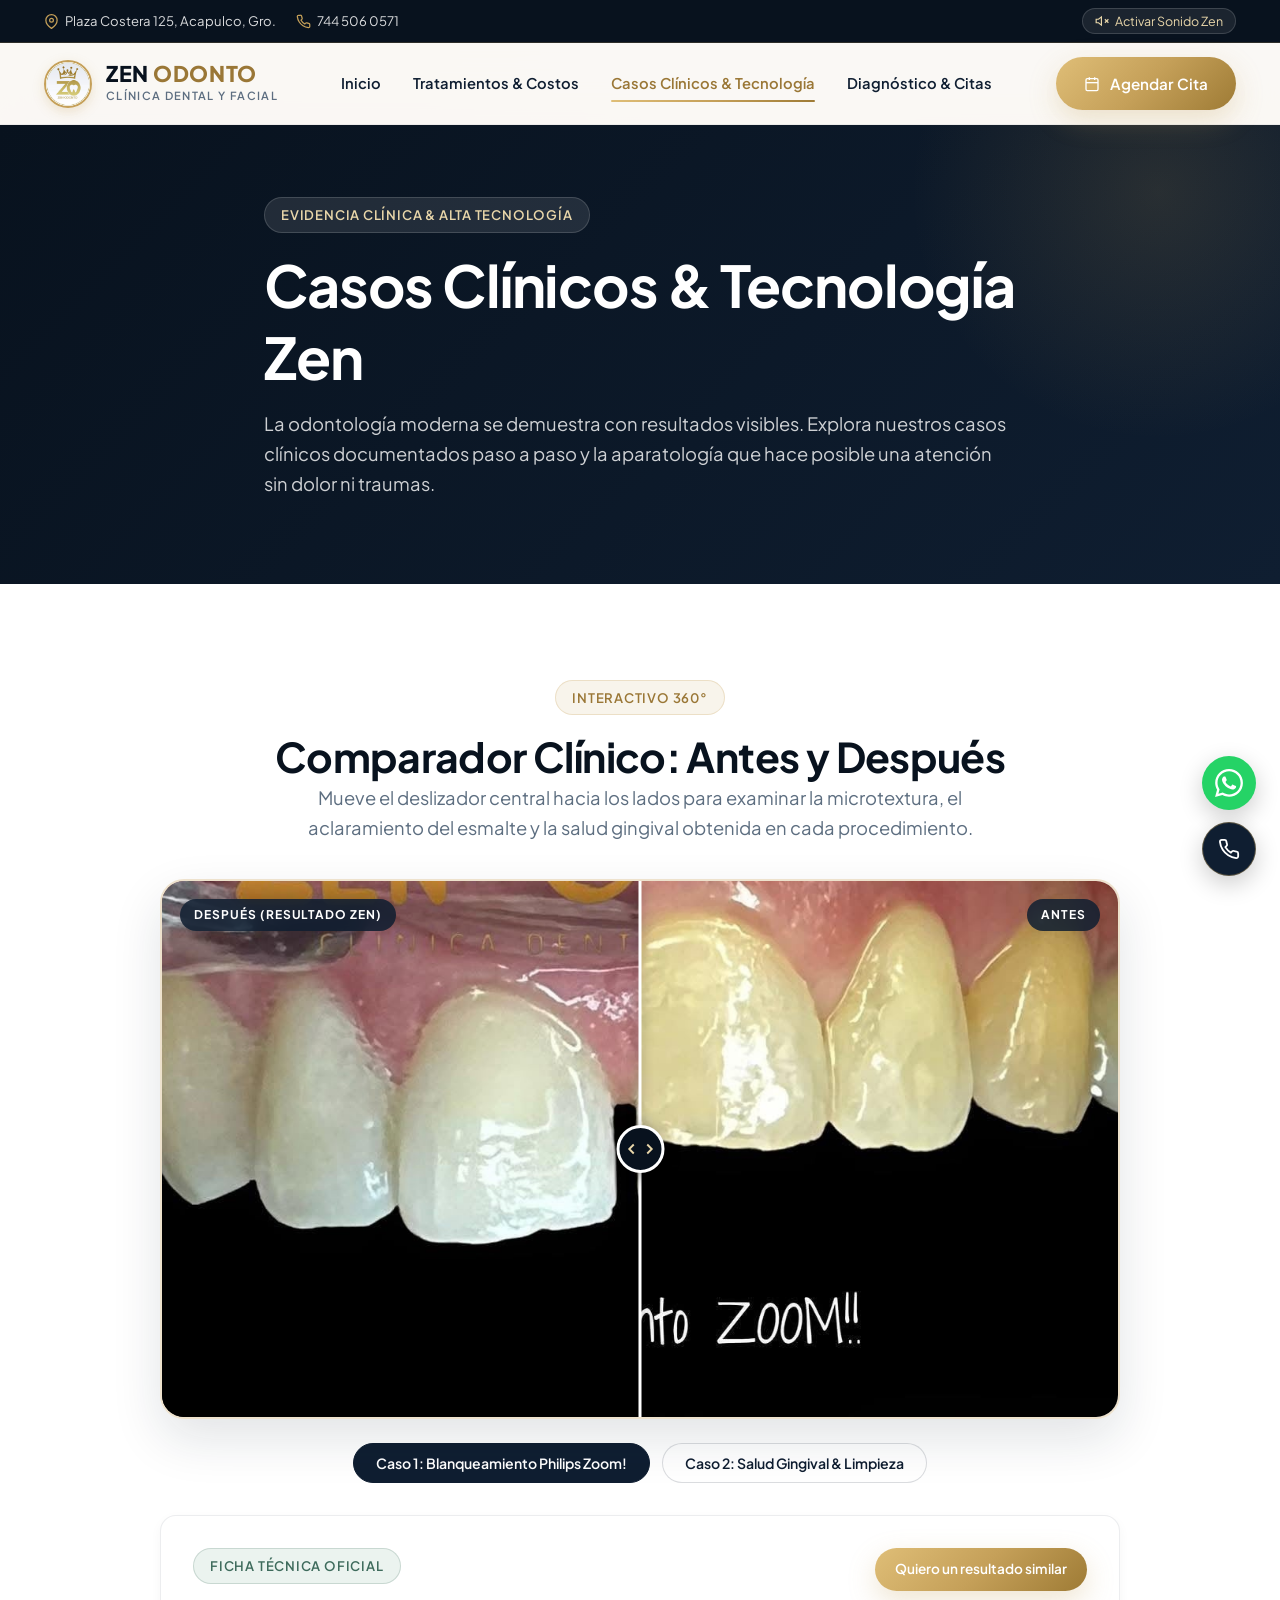
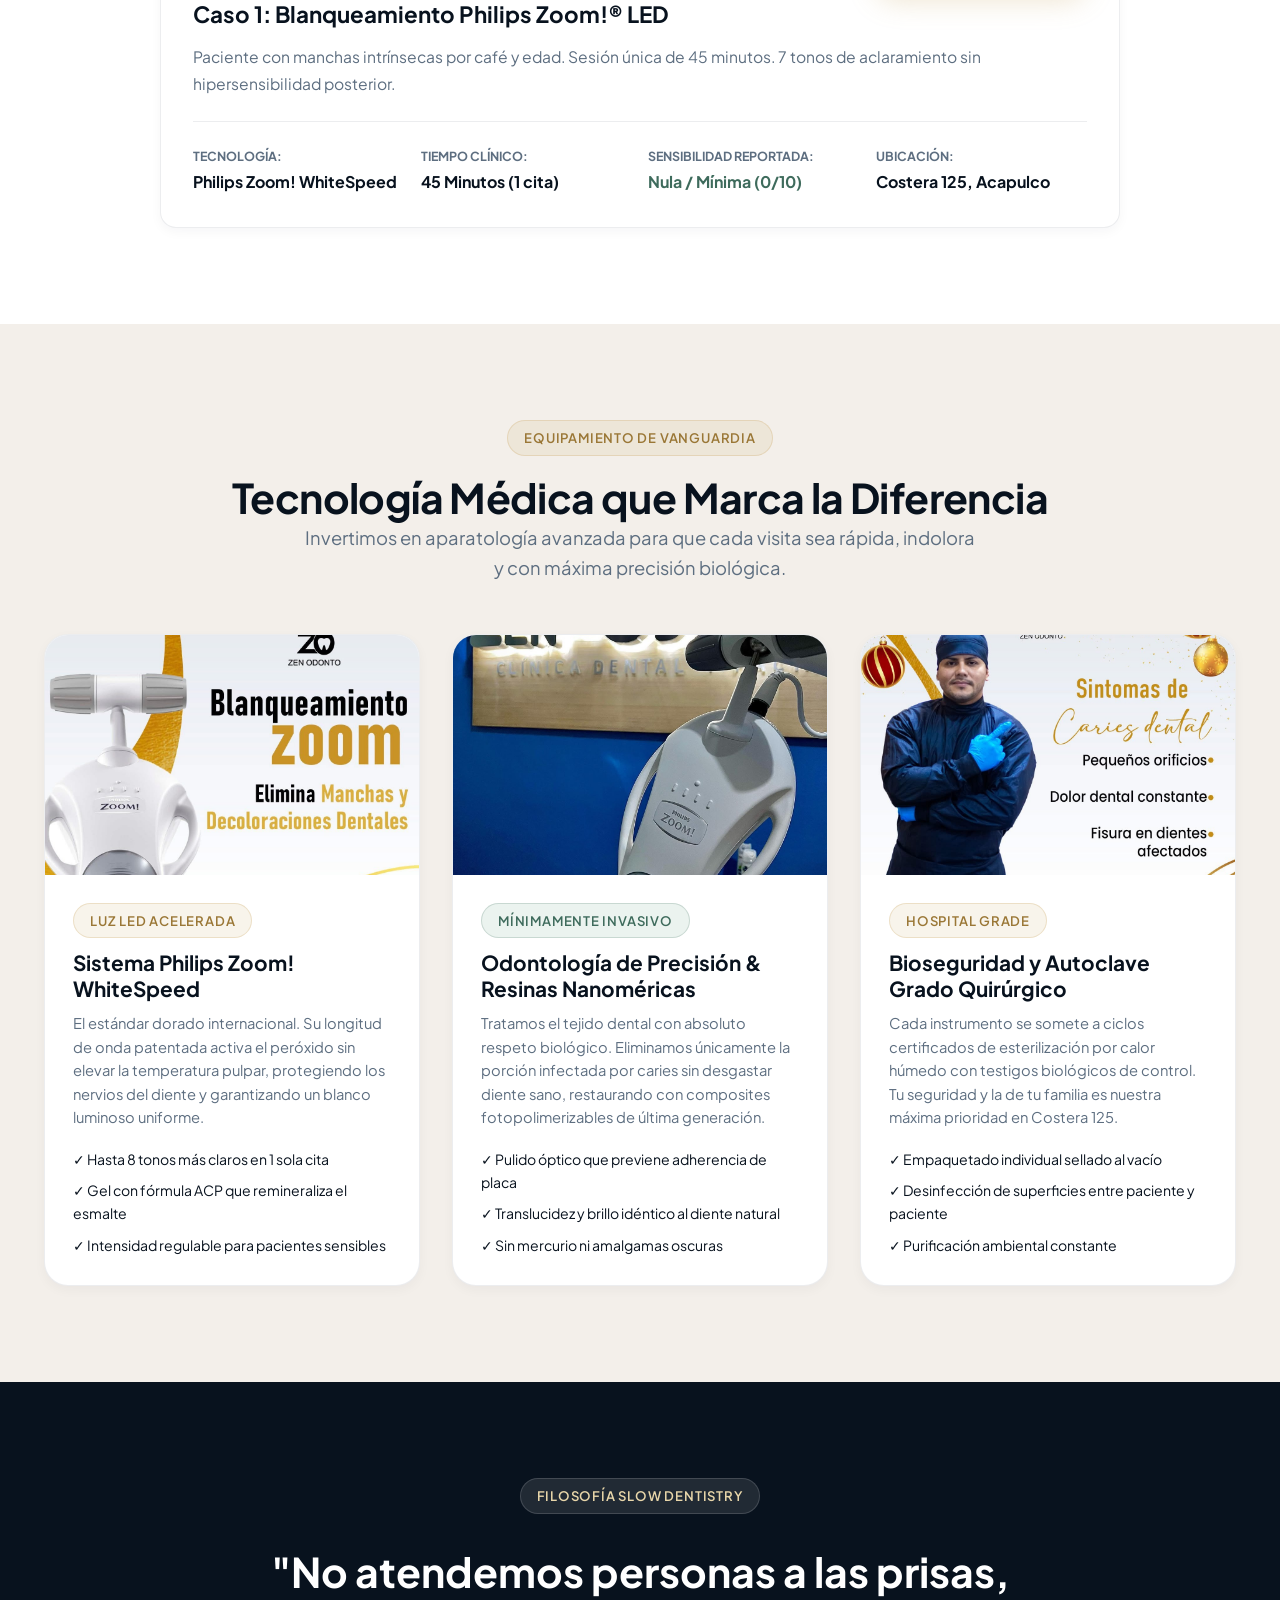
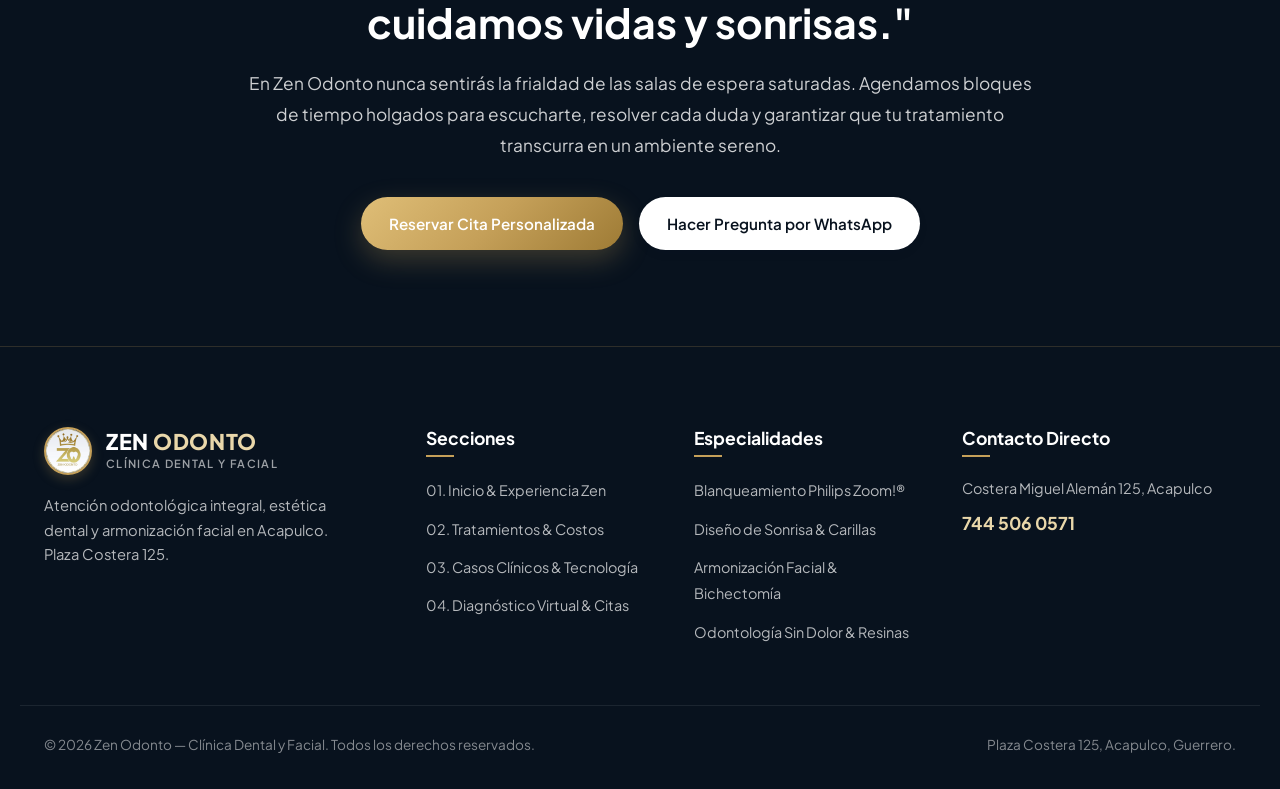
==== casos-clinicos.html @ e6a9284e "feat: initial commit Zen Odonto clinic website with 4 sections, interactive sliders, quote calculato" ====
<!DOCTYPE html>
<html lang="es">
<head>
  <meta charset="UTF-8">
  <meta name="viewport" content="width=device-width, initial-scale=1.0">
  <title>Casos Clínicos & Tecnología | Zen Odonto Acapulco</title>
  <meta name="description" content="Casos reales de antes y después en Zen Odonto Costera 125. Blanqueamiento Philips Zoom!, diseño estético y aparatología de última generación.">
  
  <link rel="preconnect" href="https://fonts.googleapis.com">
  <link rel="preconnect" href="https://fonts.gstatic.com" crossorigin>
  <link href="https://fonts.googleapis.com/css2?family=Plus+Jakarta+Sans:wght@300;400;500;600;700;800&family=Playfair+Display:ital,wght@0,600;0,700;1,400&display=swap" rel="stylesheet">
  
  <link rel="stylesheet" href="assets/css/styles.css">
  <link rel="icon" type="image/jpeg" href="assets/images/logo.jpg">
</head>
<body>

  <!-- Top Announcement Bar -->
  <div class="top-notice-bar">
    <div class="container top-notice-content">
      <div class="notice-items">
        <div class="notice-item">
          <svg width="15" height="15" viewBox="0 0 24 24" fill="none" stroke="currentColor" stroke-width="2"><path d="M21 10c0 7-9 13-9 13s-9-6-9-13a9 9 0 0 1 18 0z"/><circle cx="12" cy="10" r="3"/></svg>
          <span>Plaza Costera 125, Acapulco, Gro.</span>
        </div>
        <div class="notice-item">
          <svg width="15" height="15" viewBox="0 0 24 24" fill="none" stroke="currentColor" stroke-width="2"><path d="M22 16.92v3a2 2 0 0 1-2.18 2 19.79 19.79 0 0 1-8.63-3.07 19.5 19.5 0 0 1-6-6 19.79 19.79 0 0 1-3.07-8.67A2 2 0 0 1 4.11 2h3a2 2 0 0 1 2 1.72 12.84 12.84 0 0 0 .7 2.81 2 2 0 0 1-.45 2.11L8.09 9.91a16 16 0 0 0 6 6l1.27-1.27a2 2 0 0 1 2.11-.45 12.84 12.84 0 0 0 2.81.7A2 2 0 0 1 22 16.92z"/></svg>
          <a href="tel:7445060571">744 506 0571</a>
        </div>
      </div>
      <button class="notice-sound-toggle" id="zenSoundToggle" title="Activa sonidos relajantes de armonía 432Hz">
        <svg width="14" height="14" viewBox="0 0 24 24" fill="none" stroke="currentColor" stroke-width="2"><path d="M11 5L6 9H2v6h4l5 4V5z"/><line x1="23" y1="9" x2="17" y2="15"/><line x1="17" y1="9" x2="23" y2="15"/></svg>
        <span>Activar Sonido Zen</span>
      </button>
    </div>
  </div>

  <!-- Navigation Bar -->
  <header class="site-navbar">
    <div class="container navbar-container">
      <a href="index.html" class="brand-wrapper">
        <img src="assets/images/logo.jpg" alt="Zen Odonto Logo" class="brand-logo-img">
        <div class="brand-text-block">
          <div class="brand-title">ZEN <span>ODONTO</span></div>
          <div class="brand-subtitle">Clínica Dental y Facial</div>
        </div>
      </a>

      <nav class="nav-menu">
        <a href="index.html" class="nav-link">Inicio</a>
        <a href="tratamientos.html" class="nav-link">Tratamientos & Costos</a>
        <a href="casos-clinicos.html" class="nav-link active">Casos Clínicos & Tecnología</a>
        <a href="citas-contacto.html" class="nav-link">Diagnóstico & Citas</a>
      </nav>

      <div class="nav-actions">
        <a href="citas-contacto.html" class="btn btn-primary">
          <svg width="16" height="16" viewBox="0 0 24 24" fill="none" stroke="currentColor" stroke-width="2"><rect x="3" y="4" width="18" height="18" rx="2" ry="2"/><line x1="16" y1="2" x2="16" y2="6"/><line x1="8" y1="2" x2="8" y2="6"/><line x1="3" y1="10" x2="21" y2="10"/></svg>
          <span>Agendar Cita</span>
        </a>
        <button class="hamburger-btn" aria-label="Abrir Menú">
          <svg width="26" height="26" viewBox="0 0 24 24" fill="none" stroke="currentColor" stroke-width="2"><line x1="3" y1="12" x2="21" y2="12"/><line x1="3" y1="6" x2="21" y2="6"/><line x1="3" y1="18" x2="21" y2="18"/></svg>
        </button>
      </div>
    </div>
  </header>

  <!-- Mobile Drawer -->
  <div class="mobile-overlay"></div>
  <aside class="mobile-drawer">
    <div class="drawer-header">
      <div class="brand-wrapper">
        <img src="assets/images/logo.jpg" alt="Zen Odonto" class="brand-logo-img">
        <div class="brand-text-block">
          <div class="brand-title">ZEN <span>ODONTO</span></div>
          <div class="brand-subtitle">Clínica Dental y Facial</div>
        </div>
      </div>
      <button class="drawer-close-btn" style="background:none;border:none;cursor:pointer;color:var(--navy-deep);">
        <svg width="24" height="24" viewBox="0 0 24 24" fill="none" stroke="currentColor" stroke-width="2"><line x1="18" y1="6" x2="6" y2="18"/><line x1="6" y1="6" x2="18" y2="18"/></svg>
      </button>
    </div>
    <ul class="drawer-nav-list">
      <li><a href="index.html" class="drawer-nav-link"><span>01. Inicio</span> <span>→</span></a></li>
      <li><a href="tratamientos.html" class="drawer-nav-link"><span>02. Tratamientos & Costos</span> <span>→</span></a></li>
      <li><a href="casos-clinicos.html" class="drawer-nav-link active"><span>03. Casos Clínicos & Tecnología</span> <span>→</span></a></li>
      <li><a href="citas-contacto.html" class="drawer-nav-link"><span>04. Diagnóstico & Citas</span> <span>→</span></a></li>
    </ul>
    <div style="margin-top: auto; padding-top: 24px;">
      <a href="citas-contacto.html" class="btn btn-primary" style="width: 100%;">Reservar Cita en Costera 125</a>
    </div>
  </aside>

  <!-- PAGE BANNER -->
  <section class="page-banner">
    <div class="container page-banner-content">
      <span class="zen-badge badge-dark">Evidencia Clínica & Alta Tecnología</span>
      <h1 class="heading-xl">Casos Clínicos & Tecnología Zen</h1>
      <p>
        La odontología moderna se demuestra con resultados visibles. Explora nuestros casos clínicos documentados paso a paso y la aparatología que hace posible una atención sin dolor ni traumas.
      </p>
    </div>
  </section>

  <!-- SECCIÓN INTERACTIVA ANTES / DESPUÉS -->
  <section class="section-padding ba-section">
    <div class="container">
      <div class="text-center" style="margin-bottom: 36px;">
        <span class="zen-badge">Interactivo 360°</span>
        <h2 class="heading-lg">Comparador Clínico: Antes y Después</h2>
        <p class="lead-text">
          Mueve el deslizador central hacia los lados para examinar la microtextura, el aclaramiento del esmalte y la salud gingival obtenida en cada procedimiento.
        </p>
      </div>

      <div class="ba-container-wrapper">
        <div class="ba-slider-container" id="baSliderContainer">
          <img src="assets/images/case1-before.jpg" alt="Antes del tratamiento" class="ba-image ba-image-before">
          <div class="ba-image-after-wrap">
            <img src="assets/images/case1-after.jpg" alt="Después del tratamiento" class="ba-image ba-image-after">
          </div>
          <div class="ba-divider">
            <div class="ba-handle">
              <svg width="18" height="18" viewBox="0 0 24 24" fill="none" stroke="currentColor" stroke-width="2.5"><polyline points="15 18 9 12 15 6"/></svg>
              <svg width="18" height="18" viewBox="0 0 24 24" fill="none" stroke="currentColor" stroke-width="2.5"><polyline points="9 18 15 12 9 6"/></svg>
            </div>
          </div>
          <span class="ba-label ba-label-after">DESPUÉS (RESULTADO ZEN)</span>
          <span class="ba-label ba-label-before">ANTES</span>
        </div>

        <!-- Botones de Selección de Caso -->
        <div class="ba-cases-nav">
          <button class="ba-case-btn active" 
                  data-before="assets/images/case1-before.jpg" 
                  data-after="assets/images/case1-after.jpg"
                  data-title="Caso 1: Blanqueamiento Philips Zoom!® LED"
                  data-desc="Paciente con manchas intrínsecas por café y edad. Sesión única de 45 minutos. 7 tonos de aclaramiento sin hipersensibilidad posterior.">
            Caso 1: Blanqueamiento Philips Zoom!
          </button>
          <button class="ba-case-btn" 
                  data-before="assets/images/case2-before.jpg" 
                  data-after="assets/images/case2-after.jpg"
                  data-title="Caso 2: Profilaxis Ultrasónica & Restauración Estética"
                  data-desc="Remoción de sarro supragingival y subgingival, descontaminación periodontal y acabado pulido de alta reflexión.">
            Caso 2: Salud Gingival & Limpieza
          </button>
        </div>

        <!-- Ficha Técnica del Caso Seleccionado -->
        <div style="background: #FFF; border-radius: var(--radius-md); border: 1px solid var(--card-border); padding: 32px; margin-top: 32px; box-shadow: var(--shadow-sm);">
          <div style="display: flex; justify-content: space-between; align-items: flex-start; flex-wrap: wrap; gap: 16px; margin-bottom: 16px;">
            <div>
              <span class="zen-badge badge-sage">Ficha Técnica Oficial</span>
              <h3 id="baCaseTitle" style="font-size: 1.4rem; color: var(--navy-deep);">Caso 1: Blanqueamiento Philips Zoom!® LED</h3>
            </div>
            <a href="citas-contacto.html" class="btn btn-primary" style="padding: 10px 20px; font-size: 0.85rem;">
              Quiero un resultado similar
            </a>
          </div>
          <p id="baCaseDesc" style="color: var(--text-muted); font-size: 0.98rem; line-height: 1.7; margin-bottom: 24px;">
            Paciente con manchas intrínsecas por café y edad. Sesión única de 45 minutos. 7 tonos de aclaramiento sin hipersensibilidad posterior.
          </p>

          <div style="display: grid; grid-template-columns: repeat(auto-fit, minmax(200px, 1fr)); gap: 16px; padding-top: 20px; border-top: 1px solid rgba(15,30,49,0.08);">
            <div>
              <span style="font-size: 0.78rem; text-transform: uppercase; color: var(--text-muted); font-weight: 700;">Tecnología:</span>
              <div style="font-weight: 700; color: var(--navy-deep);">Philips Zoom! WhiteSpeed</div>
            </div>
            <div>
              <span style="font-size: 0.78rem; text-transform: uppercase; color: var(--text-muted); font-weight: 700;">Tiempo Clínico:</span>
              <div style="font-weight: 700; color: var(--navy-deep);">45 Minutos (1 cita)</div>
            </div>
            <div>
              <span style="font-size: 0.78rem; text-transform: uppercase; color: var(--text-muted); font-weight: 700;">Sensibilidad reportada:</span>
              <div style="font-weight: 700; color: var(--sage-accent);">Nula / Mínima (0/10)</div>
            </div>
            <div>
              <span style="font-size: 0.78rem; text-transform: uppercase; color: var(--text-muted); font-weight: 700;">Ubicación:</span>
              <div style="font-weight: 700; color: var(--navy-deep);">Costera 125, Acapulco</div>
            </div>
          </div>
        </div>

      </div>
    </div>
  </section>

  <!-- PABELLÓN DE TECNOLOGÍA CLÍNICA -->
  <section class="section-padding" style="background: var(--canvas-alt);">
    <div class="container">
      <div class="text-center" style="margin-bottom: 50px;">
        <span class="zen-badge">Equipamiento de Vanguardia</span>
        <h2 class="heading-lg">Tecnología Médica que Marca la Diferencia</h2>
        <p class="lead-text">
          Invertimos en aparatología avanzada para que cada visita sea rápida, indolora y con máxima precisión biológica.
        </p>
      </div>

      <div style="display: grid; grid-template-columns: repeat(auto-fit, minmax(320px, 1fr)); gap: 32px;">
        
        <!-- TECNOLOGÍA 1: PHILIPS ZOOM -->
        <div style="background: #FFF; border-radius: var(--radius-lg); border: 1px solid var(--card-border); overflow: hidden; box-shadow: var(--shadow-sm);">
          <div style="height: 240px; background: var(--navy-deep); overflow: hidden;">
            <img src="assets/images/zoom-tech.jpg" alt="Aparato Philips Zoom en Zen Odonto" style="width: 100%; height: 100%; object-fit: cover;">
          </div>
          <div style="padding: 28px;">
            <span class="zen-badge" style="margin-bottom: 12px;">Luz LED Acelerada</span>
            <h3 style="font-size: 1.3rem; margin-bottom: 10px;">Sistema Philips Zoom! WhiteSpeed</h3>
            <p style="color: var(--text-muted); font-size: 0.92rem; line-height: 1.6; margin-bottom: 18px;">
              El estándar dorado internacional. Su longitud de onda patentada activa el peróxido sin elevar la temperatura pulpar, protegiendo los nervios del diente y garantizando un blanco luminoso uniforme.
            </p>
            <ul style="display: flex; flex-direction: column; gap: 8px; font-size: 0.88rem; color: var(--navy-deep);">
              <li>✓ Hasta 8 tonos más claros en 1 sola cita</li>
              <li>✓ Gel con fórmula ACP que remineraliza el esmalte</li>
              <li>✓ Intensidad regulable para pacientes sensibles</li>
            </ul>
          </div>
        </div>

        <!-- TECNOLOGÍA 2: MAGNIFICACIÓN Y RESINAS -->
        <div style="background: #FFF; border-radius: var(--radius-lg); border: 1px solid var(--card-border); overflow: hidden; box-shadow: var(--shadow-sm);">
          <div style="height: 240px; background: var(--navy-primary); overflow: hidden; position: relative;">
            <img src="assets/images/clinic-interior.jpg" alt="Gabinete de alta precisión en Zen Odonto" style="width: 100%; height: 100%; object-fit: cover;">
          </div>
          <div style="padding: 28px;">
            <span class="zen-badge badge-sage" style="margin-bottom: 12px;">Mínimamente Invasivo</span>
            <h3 style="font-size: 1.3rem; margin-bottom: 10px;">Odontología de Precisión & Resinas Nanoméricas</h3>
            <p style="color: var(--text-muted); font-size: 0.92rem; line-height: 1.6; margin-bottom: 18px;">
              Tratamos el tejido dental con absoluto respeto biológico. Eliminamos únicamente la porción infectada por caries sin desgastar diente sano, restaurando con composites fotopolimerizables de última generación.
            </p>
            <ul style="display: flex; flex-direction: column; gap: 8px; font-size: 0.88rem; color: var(--navy-deep);">
              <li>✓ Pulido óptico que previene adherencia de placa</li>
              <li>✓ Translucidez y brillo idéntico al diente natural</li>
              <li>✓ Sin mercurio ni amalgamas oscuras</li>
            </ul>
          </div>
        </div>

        <!-- TECNOLOGÍA 3: BIOSEGURIDAD Y ESTERILIZACIÓN -->
        <div style="background: #FFF; border-radius: var(--radius-lg); border: 1px solid var(--card-border); overflow: hidden; box-shadow: var(--shadow-sm);">
          <div style="height: 240px; background: var(--navy-deep); overflow: hidden;">
            <img src="assets/images/dr-navy.jpg" alt="Protocolos de bioseguridad en Zen Odonto" style="width: 100%; height: 100%; object-fit: cover;">
          </div>
          <div style="padding: 28px;">
            <span class="zen-badge" style="margin-bottom: 12px;">Hospital Grade</span>
            <h3 style="font-size: 1.3rem; margin-bottom: 10px;">Bioseguridad y Autoclave Grado Quirúrgico</h3>
            <p style="color: var(--text-muted); font-size: 0.92rem; line-height: 1.6; margin-bottom: 18px;">
              Cada instrumento se somete a ciclos certificados de esterilización por calor húmedo con testigos biológicos de control. Tu seguridad y la de tu familia es nuestra máxima prioridad en Costera 125.
            </p>
            <ul style="display: flex; flex-direction: column; gap: 8px; font-size: 0.88rem; color: var(--navy-deep);">
              <li>✓ Empaquetado individual sellado al vacío</li>
              <li>✓ Desinfección de superficies entre paciente y paciente</li>
              <li>✓ Purificación ambiental constante</li>
            </ul>
          </div>
        </div>

      </div>
    </div>
  </section>

  <!-- FILOSOFÍA SLOW DENTISTRY / CONSULTA CONSCIENTE -->
  <section class="section-padding" style="background: var(--navy-deep); color: #FFF;">
    <div class="container" style="text-align: center; max-width: 840px;">
      <span class="zen-badge badge-dark">Filosofía Slow Dentistry</span>
      <h2 style="color: #FFF; font-size: clamp(2rem, 3.2vw, 2.7rem); margin: 16px 0 20px;">
        "No atendemos personas a las prisas, cuidamos vidas y sonrisas."
      </h2>
      <p style="color: rgba(255,255,255,0.8); font-size: 1.08rem; line-height: 1.8; margin-bottom: 36px;">
        En Zen Odonto nunca sentirás la frialdad de las salas de espera saturadas. Agendamos bloques de tiempo holgados para escucharte, resolver cada duda y garantizar que tu tratamiento transcurra en un ambiente sereno.
      </p>
      <div style="display: flex; justify-content: center; gap: 16px; flex-wrap: wrap;">
        <a href="citas-contacto.html" class="btn btn-primary">Reservar Cita Personalizada</a>
        <a href="https://wa.me/527445060571?text=Hola%20Zen%20Odonto,%20tengo%20dudas%20sobre%20un%20tratamiento" target="_blank" class="btn btn-white">Hacer Pregunta por WhatsApp</a>
      </div>
    </div>
  </section>

  <!-- FOOTER -->
  <footer class="site-footer">
    <div class="container footer-grid">
      <div class="footer-brand">
        <div class="brand-wrapper">
          <img src="assets/images/logo.jpg" alt="Zen Odonto" class="brand-logo-img">
          <div class="brand-text-block">
            <div class="brand-title" style="color:#FFF;">ZEN <span style="color:var(--gold-light);">ODONTO</span></div>
            <div class="brand-subtitle" style="color:rgba(255,255,255,0.6);">Clínica Dental y Facial</div>
          </div>
        </div>
        <p>
          Atención odontológica integral, estética dental y armonización facial en Acapulco. Plaza Costera 125.
        </p>
      </div>

      <div>
        <h4 class="footer-title">Secciones</h4>
        <ul class="footer-links">
          <li><a href="index.html">01. Inicio & Experiencia Zen</a></li>
          <li><a href="tratamientos.html">02. Tratamientos & Costos</a></li>
          <li><a href="casos-clinicos.html">03. Casos Clínicos & Tecnología</a></li>
          <li><a href="citas-contacto.html">04. Diagnóstico Virtual & Citas</a></li>
        </ul>
      </div>

      <div>
        <h4 class="footer-title">Especialidades</h4>
        <ul class="footer-links">
          <li><a href="tratamientos.html">Blanqueamiento Philips Zoom!®</a></li>
          <li><a href="tratamientos.html">Diseño de Sonrisa & Carillas</a></li>
          <li><a href="tratamientos.html">Armonización Facial & Bichectomía</a></li>
          <li><a href="tratamientos.html">Odontología Sin Dolor & Resinas</a></li>
        </ul>
      </div>

      <div>
        <h4 class="footer-title">Contacto Directo</h4>
        <p style="color: rgba(255,255,255,0.7); font-size: 0.9rem; margin-bottom: 8px;">
          Costera Miguel Alemán 125, Acapulco
        </p>
        <p style="font-size: 1.1rem; color: var(--gold-light); font-weight: 700;">
          <a href="tel:7445060571">744 506 0571</a>
        </p>
      </div>
    </div>

    <div class="container footer-bottom">
      <div>&copy; 2026 Zen Odonto — Clínica Dental y Facial. Todos los derechos reservados.</div>
      <div>Plaza Costera 125, Acapulco, Guerrero.</div>
    </div>
  </footer>

  <!-- FLOATING ACTIONS -->
  <div class="floating-actions">
    <a href="https://wa.me/527445060571?text=Hola%20Zen%20Odonto,%20quisiera%20pedir%20informes%20de%20sus%20servicios" target="_blank" class="float-btn float-whatsapp" aria-label="WhatsApp Zen Odonto">
      <svg width="28" height="28" viewBox="0 0 24 24" fill="currentColor"><path d="M.057 24l1.687-6.163c-1.041-1.804-1.588-3.849-1.587-5.946.003-6.556 5.338-11.891 11.893-11.891 3.181.001 6.167 1.24 8.413 3.488 2.245 2.248 3.481 5.236 3.48 8.414-.003 6.557-5.338 11.892-11.893 11.892-1.99-.001-3.951-.5-5.688-1.448l-6.305 1.654zm6.597-3.807c1.676.995 3.276 1.591 5.392 1.592 5.448 0 9.886-4.434 9.889-9.885.002-5.462-4.415-9.89-9.881-9.892-5.452 0-9.887 4.434-9.889 9.884-.001 2.225.651 3.891 1.746 5.634l-.999 3.648 3.742-.981zm11.387-5.464c-.074-.124-.272-.198-.57-.347-.297-.149-1.758-.868-2.031-.967-.272-.099-.47-.149-.669.149-.198.297-.768.967-.941 1.165-.173.198-.347.223-.644.074-.297-.149-1.255-.462-2.39-1.475-.883-.788-1.48-1.761-1.653-2.059-.173-.297-.018-.458.13-.606.134-.133.297-.347.446-.521.151-.172.2-.296.3-.495.099-.198.05-.372-.025-.521-.075-.148-.669-1.611-.916-2.206-.242-.579-.487-.501-.669-.51l-.57-.01c-.198 0-.52.074-.792.372s-1.04 1.016-1.04 2.479 1.065 2.876 1.213 3.074c.149.198 2.095 3.2 5.076 4.487.709.306 1.263.489 1.694.626.712.226 1.36.194 1.872.118.571-.085 1.758-.719 2.006-1.413.248-.695.248-1.29.173-1.414z"/></svg>
      <span class="float-tooltip">Hablar por WhatsApp</span>
    </a>
    <a href="tel:7445060571" class="float-btn float-call" aria-label="Llamar a Zen Odonto">
      <svg width="22" height="22" viewBox="0 0 24 24" fill="none" stroke="currentColor" stroke-width="2"><path d="M22 16.92v3a2 2 0 0 1-2.18 2 19.79 19.79 0 0 1-8.63-3.07 19.5 19.5 0 0 1-6-6 19.79 19.79 0 0 1-3.07-8.67A2 2 0 0 1 4.11 2h3a2 2 0 0 1 2 1.72 12.84 12.84 0 0 0 .7 2.81 2 2 0 0 1-.45 2.11L8.09 9.91a16 16 0 0 0 6 6l1.27-1.27a2 2 0 0 1 2.11-.45 12.84 12.84 0 0 0 2.81.7A2 2 0 0 1 22 16.92z"/></svg>
      <span class="float-tooltip">Llamar: 744 506 0571</span>
    </a>
  </div>

  <script src="assets/js/main.js"></script>
  <script src="assets/js/slider.js"></script>
</body>
</html>
---- assets/css/styles.css ----
/* ==========================================================================
   ZEN ODONTO — CLÍNICA DENTAL Y FACIAL
   Design System & Master Stylesheet
   Aesthetic: Zen Organic Minimalist + Contemporary Medical Luxury
   ========================================================================== */

:root {
  /* Color Palette */
  --gold-primary: #C5A059;
  --gold-light: #E9D7AA;
  --gold-dark: #9A7736;
  --gold-gradient: linear-gradient(135deg, #DFBE77 0%, #C5A059 50%, #9E7B35 100%);
  --gold-glow: rgba(197, 160, 89, 0.35);

  --navy-deep: #08121E;
  --navy-primary: #0F1E31;
  --navy-surface: #162B45;
  --navy-border: rgba(197, 160, 89, 0.25);

  --canvas-bg: #FAF8F5;
  --canvas-alt: #F3EFEA;
  --card-bg: #FFFFFF;
  --card-border: rgba(15, 30, 49, 0.08);

  --sage-accent: #3E6B5C;
  --sage-soft: #EBF3EF;
  --sage-light: #F2F7F4;

  --text-main: #142232;
  --text-muted: #5D6E80;
  --text-light: #8E9FAA;
  --text-white: #FFFFFF;

  /* Typography */
  --font-heading: 'Plus Jakarta Sans', -apple-system, BlinkMacSystemFont, 'Segoe UI', Roboto, sans-serif;
  --font-serif: 'Playfair Display', Georgia, serif;
  --font-body: 'Plus Jakarta Sans', -apple-system, BlinkMacSystemFont, 'Segoe UI', Roboto, sans-serif;

  /* Elevations & Effects */
  --shadow-sm: 0 4px 12px rgba(15, 30, 49, 0.04);
  --shadow-md: 0 10px 30px rgba(15, 30, 49, 0.08);
  --shadow-lg: 0 20px 50px rgba(15, 30, 49, 0.12);
  --shadow-gold: 0 10px 28px rgba(197, 160, 89, 0.28);
  --glass-bg: rgba(255, 255, 255, 0.85);
  --glass-border: rgba(255, 255, 255, 0.6);
  --radius-sm: 8px;
  --radius-md: 16px;
  --radius-lg: 24px;
  --radius-pill: 9999px;

  --transition: all 0.3s cubic-bezier(0.25, 0.8, 0.25, 1);
}

/* Base Reset */
*, *::before, *::after {
  box-sizing: border-box;
  margin: 0;
  padding: 0;
}

html {
  scroll-behavior: smooth;
  font-size: 16px;
  -webkit-font-smoothing: antialiased;
}

body {
  font-family: var(--font-body);
  background-color: var(--canvas-bg);
  color: var(--text-main);
  line-height: 1.65;
  overflow-x: hidden;
  position: relative;
}

/* Background Atmosphere */
body::before {
  content: '';
  position: fixed;
  top: 0;
  left: 0;
  width: 100vw;
  height: 100vh;
  background: 
    radial-gradient(circle at 10% 20%, rgba(197, 160, 89, 0.04) 0%, transparent 40%),
    radial-gradient(circle at 90% 80%, rgba(62, 107, 92, 0.04) 0%, transparent 50%);
  pointer-events: none;
  z-index: -1;
}

img {
  max-width: 100%;
  height: auto;
  display: block;
}

a {
  text-decoration: none;
  color: inherit;
  transition: var(--transition);
}

ul {
  list-style: none;
}

button, input, select, textarea {
  font-family: inherit;
}

/* Utility Layout */
.container {
  width: 100%;
  max-width: 1240px;
  margin: 0 auto;
  padding: 0 24px;
}

.section-padding {
  padding: 96px 0;
}

.text-center { text-align: center; }
.text-gold { color: var(--gold-primary); }
.text-sage { color: var(--sage-accent); }

/* Editorial Badge */
.zen-badge {
  display: inline-flex;
  align-items: center;
  gap: 8px;
  padding: 6px 16px;
  border-radius: var(--radius-pill);
  background: rgba(197, 160, 89, 0.12);
  color: var(--gold-dark);
  font-size: 0.82rem;
  font-weight: 600;
  letter-spacing: 0.06em;
  text-transform: uppercase;
  margin-bottom: 16px;
  border: 1px solid rgba(197, 160, 89, 0.25);
}

.zen-badge.badge-sage {
  background: var(--sage-soft);
  color: var(--sage-accent);
  border-color: rgba(62, 107, 92, 0.2);
}

.zen-badge.badge-dark {
  background: rgba(255, 255, 255, 0.1);
  color: var(--gold-light);
  border-color: rgba(255, 255, 255, 0.15);
}

/* Headings */
h1, h2, h3, h4 {
  font-family: var(--font-heading);
  color: var(--navy-deep);
  font-weight: 700;
  line-height: 1.25;
}

.heading-xl {
  font-size: clamp(2.4rem, 4.5vw, 3.8rem);
  letter-spacing: -0.02em;
}

.heading-lg {
  font-size: clamp(1.9rem, 3.2vw, 2.75rem);
  letter-spacing: -0.015em;
}

.heading-md {
  font-size: clamp(1.35rem, 2vw, 1.75rem);
}

.lead-text {
  font-size: 1.15rem;
  color: var(--text-muted);
  max-width: 680px;
  margin: 0 auto;
}

/* Buttons */
.btn {
  display: inline-flex;
  align-items: center;
  justify-content: center;
  gap: 10px;
  padding: 14px 28px;
  border-radius: var(--radius-pill);
  font-size: 0.95rem;
  font-weight: 600;
  cursor: pointer;
  transition: var(--transition);
  border: none;
}

.btn-primary {
  background: var(--gold-gradient);
  color: #FFFFFF;
  box-shadow: var(--shadow-gold);
}

.btn-primary:hover {
  transform: translateY(-2px);
  box-shadow: 0 14px 32px rgba(197, 160, 89, 0.42);
  filter: brightness(1.05);
}

.btn-navy {
  background: var(--navy-primary);
  color: #FFFFFF;
}

.btn-navy:hover {
  background: var(--navy-deep);
  transform: translateY(-2px);
  box-shadow: var(--shadow-md);
}

.btn-outline {
  background: transparent;
  color: var(--navy-deep);
  border: 1.5px solid rgba(15, 30, 49, 0.2);
}

.btn-outline:hover {
  border-color: var(--gold-primary);
  color: var(--gold-dark);
  background: rgba(197, 160, 89, 0.05);
}

.btn-white {
  background: #FFFFFF;
  color: var(--navy-deep);
  box-shadow: var(--shadow-sm);
}

.btn-white:hover {
  background: var(--gold-light);
  transform: translateY(-2px);
}

/* ==========================================================================
   NAVIGATION BAR
   ========================================================================== */
.top-notice-bar {
  background: var(--navy-deep);
  color: #FFFFFF;
  padding: 8px 0;
  font-size: 0.82rem;
  border-bottom: 1px solid rgba(197, 160, 89, 0.2);
}

.top-notice-content {
  display: flex;
  justify-content: space-between;
  align-items: center;
  flex-wrap: wrap;
  gap: 12px;
}

.notice-items {
  display: flex;
  align-items: center;
  gap: 20px;
}

.notice-item {
  display: flex;
  align-items: center;
  gap: 6px;
  color: rgba(255, 255, 255, 0.85);
}

.notice-item svg {
  color: var(--gold-primary);
}

.notice-sound-toggle {
  background: rgba(255, 255, 255, 0.08);
  border: 1px solid rgba(255, 255, 255, 0.15);
  color: var(--gold-light);
  padding: 4px 12px;
  border-radius: var(--radius-pill);
  cursor: pointer;
  display: flex;
  align-items: center;
  gap: 6px;
  font-size: 0.78rem;
  transition: var(--transition);
}

.notice-sound-toggle:hover {
  background: rgba(197, 160, 89, 0.25);
  color: #FFFFFF;
}

.site-navbar {
  position: sticky;
  top: 0;
  z-index: 1000;
  background: rgba(250, 248, 245, 0.92);
  backdrop-filter: blur(20px);
  -webkit-backdrop-filter: blur(20px);
  border-bottom: 1px solid rgba(15, 30, 49, 0.06);
  padding: 14px 0;
  transition: var(--transition);
}

.site-navbar.scrolled {
  box-shadow: 0 8px 24px rgba(15, 30, 49, 0.06);
  padding: 10px 0;
}

.navbar-container {
  display: flex;
  align-items: center;
  justify-content: space-between;
  gap: 24px;
}

.brand-wrapper {
  display: flex;
  align-items: center;
  gap: 14px;
}

.brand-logo-img {
  width: 48px;
  height: 48px;
  border-radius: 50%;
  object-fit: cover;
  border: 2px solid var(--gold-primary);
  box-shadow: 0 4px 12px rgba(197, 160, 89, 0.25);
}

.brand-text-block {
  display: flex;
  flex-direction: column;
}

.brand-title {
  font-size: 1.35rem;
  font-weight: 800;
  letter-spacing: 0.03em;
  color: var(--navy-deep);
  line-height: 1.1;
  display: flex;
  align-items: center;
  gap: 4px;
}

.brand-title span {
  color: var(--gold-dark);
}

.brand-subtitle {
  font-size: 0.7rem;
  letter-spacing: 0.12em;
  text-transform: uppercase;
  color: var(--text-muted);
  font-weight: 600;
}

/* Navigation Links */
.nav-menu {
  display: flex;
  align-items: center;
  gap: 32px;
}

.nav-link {
  font-size: 0.92rem;
  font-weight: 600;
  color: var(--navy-primary);
  position: relative;
  padding: 6px 0;
}

.nav-link::after {
  content: '';
  position: absolute;
  bottom: 0;
  left: 0;
  width: 0%;
  height: 2px;
  background: var(--gold-gradient);
  transition: var(--transition);
  border-radius: 2px;
}

.nav-link:hover,
.nav-link.active {
  color: var(--gold-dark);
}

.nav-link.active::after,
.nav-link:hover::after {
  width: 100%;
}

.nav-actions {
  display: flex;
  align-items: center;
  gap: 14px;
}

.hamburger-btn {
  display: none;
  background: none;
  border: none;
  cursor: pointer;
  padding: 8px;
  color: var(--navy-deep);
}

/* Mobile Drawer */
.mobile-drawer {
  position: fixed;
  top: 0;
  right: -100%;
  width: 82%;
  max-width: 380px;
  height: 100vh;
  background: #FFFFFF;
  box-shadow: -10px 0 40px rgba(0, 0, 0, 0.18);
  z-index: 1001;
  transition: right 0.4s cubic-bezier(0.16, 1, 0.3, 1);
  padding: 32px 24px;
  display: flex;
  flex-direction: column;
}

.mobile-drawer.open {
  right: 0;
}

.mobile-overlay {
  position: fixed;
  inset: 0;
  background: rgba(8, 18, 30, 0.5);
  backdrop-filter: blur(4px);
  z-index: 1000;
  opacity: 0;
  pointer-events: none;
  transition: opacity 0.3s ease;
}

.mobile-overlay.open {
  opacity: 1;
  pointer-events: auto;
}

.drawer-header {
  display: flex;
  align-items: center;
  justify-content: space-between;
  margin-bottom: 32px;
}

.drawer-nav-list {
  display: flex;
  flex-direction: column;
  gap: 20px;
}

.drawer-nav-link {
  font-size: 1.15rem;
  font-weight: 600;
  color: var(--navy-deep);
  display: flex;
  align-items: center;
  justify-content: space-between;
  padding-bottom: 12px;
  border-bottom: 1px solid rgba(0, 0, 0, 0.05);
}

.drawer-nav-link.active {
  color: var(--gold-dark);
  font-weight: 700;
}

/* ==========================================================================
   PAGE HERO SECTIONS
   ========================================================================== */
.hero-home {
  padding: 60px 0 90px;
  position: relative;
  overflow: hidden;
}

.hero-grid {
  display: grid;
  grid-template-columns: 1.15fr 0.85fr;
  align-items: center;
  gap: 48px;
}

.hero-tag-pills {
  display: flex;
  flex-wrap: wrap;
  gap: 8px;
  margin-bottom: 16px;
}

.hero-title-highlight {
  background: var(--gold-gradient);
  -webkit-background-clip: text;
  -webkit-text-fill-color: transparent;
  display: inline-block;
}

.hero-description {
  font-size: 1.15rem;
  color: var(--text-muted);
  margin: 20px 0 32px;
  max-width: 560px;
}

.hero-cta-group {
  display: flex;
  flex-wrap: wrap;
  gap: 16px;
  margin-bottom: 36px;
}

.hero-stats-row {
  display: grid;
  grid-template-columns: repeat(3, 1fr);
  gap: 16px;
  padding-top: 24px;
  border-top: 1px solid rgba(15, 30, 49, 0.08);
}

.stat-item {
  display: flex;
  flex-direction: column;
}

.stat-num {
  font-size: 1.8rem;
  font-weight: 800;
  color: var(--navy-deep);
  line-height: 1;
}

.stat-label {
  font-size: 0.8rem;
  color: var(--text-muted);
  margin-top: 4px;
}

/* Hero Visual Composition */
.hero-visual-card {
  position: relative;
  border-radius: var(--radius-lg);
  overflow: hidden;
  box-shadow: var(--shadow-lg);
  border: 1px solid var(--card-border);
  background: var(--navy-deep);
}

.hero-main-img {
  width: 100%;
  height: 480px;
  object-fit: cover;
  transition: transform 0.6s ease;
}

.hero-visual-card:hover .hero-main-img {
  transform: scale(1.03);
}

.hero-floating-badge {
  position: absolute;
  bottom: 24px;
  left: 24px;
  right: 24px;
  background: rgba(15, 30, 49, 0.88);
  backdrop-filter: blur(12px);
  -webkit-backdrop-filter: blur(12px);
  padding: 16px 20px;
  border-radius: var(--radius-md);
  border: 1px solid rgba(197, 160, 89, 0.35);
  display: flex;
  align-items: center;
  gap: 14px;
  color: #FFFFFF;
}

.hero-floating-badge .badge-icon-box {
  width: 44px;
  height: 44px;
  border-radius: 50%;
  background: var(--gold-gradient);
  display: flex;
  align-items: center;
  justify-content: center;
  flex-shrink: 0;
  color: #FFFFFF;
}

.badge-text-title {
  font-weight: 700;
  font-size: 0.95rem;
  color: #FFFFFF;
}

.badge-text-sub {
  font-size: 0.8rem;
  color: var(--gold-light);
}

/* Page Banner (For Inner Pages) */
.page-banner {
  background: linear-gradient(135deg, var(--navy-deep) 0%, var(--navy-primary) 100%);
  color: #FFFFFF;
  padding: 72px 0 84px;
  position: relative;
  overflow: hidden;
}

.page-banner::after {
  content: '';
  position: absolute;
  top: -40%;
  right: -10%;
  width: 500px;
  height: 500px;
  border-radius: 50%;
  background: radial-gradient(circle, rgba(197, 160, 89, 0.15) 0%, transparent 70%);
  pointer-events: none;
}

.page-banner-content {
  position: relative;
  z-index: 2;
  max-width: 800px;
}

.page-banner h1 {
  color: #FFFFFF;
  margin-bottom: 16px;
}

.page-banner p {
  color: rgba(255, 255, 255, 0.8);
  font-size: 1.15rem;
}

/* ==========================================================================
   PHILOSOPHY & "EXPERIENCIA ZEN"
   ========================================================================== */
.zen-pillars-grid {
  display: grid;
  grid-template-columns: repeat(auto-fit, minmax(280px, 1fr));
  gap: 28px;
  margin-top: 48px;
}

.pillar-card {
  background: var(--card-bg);
  padding: 36px 28px;
  border-radius: var(--radius-md);
  border: 1px solid var(--card-border);
  box-shadow: var(--shadow-sm);
  transition: var(--transition);
  position: relative;
}

.pillar-card:hover {
  transform: translateY(-6px);
  box-shadow: var(--shadow-md);
  border-color: rgba(197, 160, 89, 0.3);
}

.pillar-icon-box {
  width: 58px;
  height: 58px;
  border-radius: 14px;
  background: rgba(197, 160, 89, 0.12);
  display: flex;
  align-items: center;
  justify-content: center;
  color: var(--gold-dark);
  margin-bottom: 22px;
  font-size: 1.5rem;
}

.pillar-title {
  font-size: 1.25rem;
  margin-bottom: 12px;
}

.pillar-desc {
  color: var(--text-muted);
  font-size: 0.95rem;
  line-height: 1.6;
}

/* ==========================================================================
   BEFORE & AFTER INTERACTIVE SLIDER
   ========================================================================== */
.ba-section {
  background: #FFFFFF;
}

.ba-container-wrapper {
  max-width: 960px;
  margin: 0 auto;
}

.ba-slider-container {
  position: relative;
  width: 100%;
  aspect-ratio: 16 / 9;
  max-height: 540px;
  overflow: hidden;
  border-radius: var(--radius-lg);
  box-shadow: var(--shadow-lg);
  user-select: none;
  cursor: ew-resize;
  border: 2px solid rgba(197, 160, 89, 0.3);
}

.ba-image {
  position: absolute;
  top: 0;
  left: 0;
  width: 100%;
  height: 100%;
  object-fit: cover;
  pointer-events: none;
}

.ba-image-before {
  z-index: 1;
}

.ba-image-after-wrap {
  position: absolute;
  top: 0;
  left: 0;
  width: 50%;
  height: 100%;
  overflow: hidden;
  z-index: 2;
}

.ba-image-after {
  position: absolute;
  top: 0;
  left: 0;
  width: 100%;
  height: 100%;
  max-width: none;
  object-fit: cover;
}

.ba-divider {
  position: absolute;
  top: 0;
  bottom: 0;
  left: 50%;
  width: 3px;
  background: #FFFFFF;
  box-shadow: 0 0 12px rgba(0, 0, 0, 0.4);
  z-index: 3;
  transform: translateX(-50%);
  pointer-events: none;
}

.ba-handle {
  position: absolute;
  top: 50%;
  left: 50%;
  width: 48px;
  height: 48px;
  border-radius: 50%;
  background: var(--navy-deep);
  border: 3px solid #FFFFFF;
  color: var(--gold-light);
  transform: translate(-50%, -50%);
  box-shadow: 0 4px 16px rgba(0,0,0,0.4);
  display: flex;
  align-items: center;
  justify-content: center;
  font-size: 1rem;
}

.ba-label {
  position: absolute;
  top: 18px;
  padding: 6px 14px;
  background: rgba(15, 30, 49, 0.85);
  color: #FFFFFF;
  font-size: 0.75rem;
  font-weight: 700;
  letter-spacing: 0.08em;
  text-transform: uppercase;
  border-radius: var(--radius-pill);
  backdrop-filter: blur(8px);
  z-index: 4;
}

.ba-label-before { right: 18px; }
.ba-label-after { left: 18px; }

.ba-cases-nav {
  display: flex;
  justify-content: center;
  gap: 12px;
  margin-top: 24px;
}

.ba-case-btn {
  padding: 10px 22px;
  border-radius: var(--radius-pill);
  font-weight: 600;
  font-size: 0.88rem;
  border: 1px solid rgba(15, 30, 49, 0.15);
  background: #FFFFFF;
  color: var(--navy-primary);
  cursor: pointer;
  transition: var(--transition);
}

.ba-case-btn.active {
  background: var(--navy-primary);
  color: #FFFFFF;
  border-color: var(--navy-primary);
}

/* ==========================================================================
   TREATMENTS & SPECIALTIES
   ========================================================================== */
.filters-bar {
  display: flex;
  justify-content: center;
  flex-wrap: wrap;
  gap: 10px;
  margin-bottom: 40px;
}

.filter-btn {
  padding: 10px 22px;
  border-radius: var(--radius-pill);
  background: var(--card-bg);
  border: 1px solid var(--card-border);
  color: var(--text-muted);
  font-weight: 600;
  font-size: 0.88rem;
  cursor: pointer;
  transition: var(--transition);
}

.filter-btn:hover {
  border-color: var(--gold-primary);
  color: var(--navy-deep);
}

.filter-btn.active {
  background: var(--navy-deep);
  color: #FFFFFF;
  border-color: var(--navy-deep);
}

.treatments-grid {
  display: grid;
  grid-template-columns: repeat(auto-fill, minmax(340px, 1fr));
  gap: 30px;
}

.treatment-card {
  background: var(--card-bg);
  border-radius: var(--radius-md);
  border: 1px solid var(--card-border);
  padding: 32px;
  display: flex;
  flex-direction: column;
  transition: var(--transition);
  position: relative;
  overflow: hidden;
}

.treatment-card:hover {
  transform: translateY(-6px);
  box-shadow: var(--shadow-md);
  border-color: rgba(197, 160, 89, 0.35);
}

.treatment-card.featured::before {
  content: 'TECNOLOGÍA ESTRELLA';
  position: absolute;
  top: 14px;
  right: 14px;
  background: var(--gold-gradient);
  color: #FFFFFF;
  font-size: 0.68rem;
  font-weight: 700;
  letter-spacing: 0.08em;
  padding: 4px 10px;
  border-radius: var(--radius-pill);
}

.treatment-icon-header {
  display: flex;
  align-items: center;
  justify-content: space-between;
  margin-bottom: 20px;
}

.treatment-icon {
  width: 54px;
  height: 54px;
  border-radius: 14px;
  background: var(--sage-soft);
  color: var(--sage-accent);
  display: flex;
  align-items: center;
  justify-content: center;
  font-size: 1.4rem;
}

.treatment-card.gold-icon .treatment-icon {
  background: rgba(197, 160, 89, 0.14);
  color: var(--gold-dark);
}

.treatment-title {
  font-size: 1.35rem;
  margin-bottom: 12px;
}

.treatment-desc {
  color: var(--text-muted);
  font-size: 0.93rem;
  margin-bottom: 20px;
  flex-grow: 1;
}

.treatment-meta {
  padding: 14px 0;
  border-top: 1px solid rgba(15, 30, 49, 0.06);
  border-bottom: 1px solid rgba(15, 30, 49, 0.06);
  display: flex;
  justify-content: space-between;
  font-size: 0.85rem;
  color: var(--text-muted);
  margin-bottom: 20px;
}

.treatment-meta strong {
  color: var(--navy-deep);
}

/* ==========================================================================
   TREATMENT ESTIMATOR / CALCULATOR
   ========================================================================== */
.calc-wrapper {
  background: linear-gradient(135deg, #FFFFFF 0%, #FAF8F5 100%);
  border-radius: var(--radius-lg);
  border: 1px solid rgba(197, 160, 89, 0.25);
  box-shadow: var(--shadow-lg);
  padding: 44px;
  margin-top: 56px;
}

.calc-grid {
  display: grid;
  grid-template-columns: 1.2fr 0.8fr;
  gap: 40px;
  align-items: start;
}

.calc-options-list {
  display: flex;
  flex-direction: column;
  gap: 14px;
}

.calc-checkbox-item {
  display: flex;
  align-items: center;
  justify-content: space-between;
  padding: 16px 20px;
  border-radius: var(--radius-md);
  border: 1.5px solid rgba(15, 30, 49, 0.08);
  background: #FFFFFF;
  cursor: pointer;
  transition: var(--transition);
}

.calc-checkbox-item:hover {
  border-color: var(--gold-primary);
  background: rgba(197, 160, 89, 0.02);
}

.calc-checkbox-item.checked {
  border-color: var(--gold-primary);
  background: rgba(197, 160, 89, 0.06);
}

.calc-item-left {
  display: flex;
  align-items: center;
  gap: 14px;
}

.calc-custom-check {
  width: 22px;
  height: 22px;
  border-radius: 6px;
  border: 2px solid rgba(15, 30, 49, 0.2);
  display: flex;
  align-items: center;
  justify-content: center;
  transition: var(--transition);
}

.calc-checkbox-item.checked .calc-custom-check {
  background: var(--gold-primary);
  border-color: var(--gold-primary);
  color: #FFFFFF;
}

.calc-item-name {
  font-weight: 600;
  font-size: 0.96rem;
  color: var(--navy-deep);
}

.calc-item-tag {
  font-size: 0.78rem;
  color: var(--text-muted);
}

.calc-item-price {
  font-weight: 700;
  color: var(--gold-dark);
  font-size: 1rem;
}

.calc-summary-panel {
  background: var(--navy-deep);
  color: #FFFFFF;
  border-radius: var(--radius-md);
  padding: 32px;
  border: 1px solid rgba(197, 160, 89, 0.3);
  position: sticky;
  top: 100px;
}

.calc-summary-panel h4 {
  color: #FFFFFF;
  margin-bottom: 16px;
  font-size: 1.3rem;
}

.calc-line-item {
  display: flex;
  justify-content: space-between;
  font-size: 0.88rem;
  color: rgba(255, 255, 255, 0.75);
  margin-bottom: 8px;
}

.calc-divider {
  height: 1px;
  background: rgba(255, 255, 255, 0.12);
  margin: 18px 0;
}

.calc-total-row {
  display: flex;
  justify-content: space-between;
  align-items: baseline;
  margin-bottom: 24px;
}

.calc-total-val {
  font-size: 2rem;
  font-weight: 800;
  color: var(--gold-light);
}

/* ==========================================================================
   SMILE ASSESSMENT QUIZ (DIAGNÓSTICO VIRTUAL)
   ========================================================================== */
.quiz-card {
  background: #FFFFFF;
  border-radius: var(--radius-lg);
  border: 1px solid var(--card-border);
  box-shadow: var(--shadow-lg);
  padding: 48px;
  max-width: 800px;
  margin: 0 auto;
}

.quiz-progress-bar-wrap {
  width: 100%;
  height: 8px;
  background: rgba(15, 30, 49, 0.08);
  border-radius: var(--radius-pill);
  margin-bottom: 36px;
  overflow: hidden;
}

.quiz-progress-fill {
  height: 100%;
  width: 33%;
  background: var(--gold-gradient);
  transition: width 0.4s ease;
}

.quiz-step {
  display: none;
  animation: fadeIn 0.4s ease forwards;
}

.quiz-step.active {
  display: block;
}

.quiz-options-grid {
  display: grid;
  grid-template-columns: repeat(auto-fit, minmax(220px, 1fr));
  gap: 16px;
  margin: 28px 0;
}

.quiz-option-card {
  padding: 22px 18px;
  border-radius: var(--radius-md);
  border: 2px solid rgba(15, 30, 49, 0.08);
  background: var(--canvas-bg);
  cursor: pointer;
  text-align: center;
  transition: var(--transition);
  display: flex;
  flex-direction: column;
  align-items: center;
  gap: 10px;
}

.quiz-option-card:hover {
  border-color: var(--gold-primary);
  transform: translateY(-3px);
}

.quiz-option-card.selected {
  border-color: var(--gold-primary);
  background: rgba(197, 160, 89, 0.08);
  color: var(--navy-deep);
  font-weight: 700;
}

.quiz-option-icon {
  font-size: 1.8rem;
  color: var(--gold-dark);
}

/* ==========================================================================
   SMART BOOKING & CONTACT SECTION
   ========================================================================== */
.booking-grid {
  display: grid;
  grid-template-columns: 1.15fr 0.85fr;
  gap: 40px;
}

.booking-form-card {
  background: #FFFFFF;
  border-radius: var(--radius-lg);
  border: 1px solid var(--card-border);
  box-shadow: var(--shadow-md);
  padding: 40px;
}

.form-group {
  margin-bottom: 22px;
}

.form-label {
  display: block;
  font-weight: 600;
  font-size: 0.9rem;
  color: var(--navy-deep);
  margin-bottom: 8px;
}

.form-input,
.form-select,
.form-textarea {
  width: 100%;
  padding: 14px 18px;
  border-radius: var(--radius-sm);
  border: 1.5px solid rgba(15, 30, 49, 0.12);
  background: var(--canvas-bg);
  font-size: 0.95rem;
  color: var(--text-main);
  transition: var(--transition);
}

.form-input:focus,
.form-select:focus,
.form-textarea:focus {
  outline: none;
  border-color: var(--gold-primary);
  background: #FFFFFF;
  box-shadow: 0 0 0 4px rgba(197, 160, 89, 0.15);
}

.time-slots-grid {
  display: grid;
  grid-template-columns: repeat(4, 1fr);
  gap: 10px;
}

.time-slot-btn {
  padding: 10px;
  border-radius: var(--radius-sm);
  border: 1px solid rgba(15, 30, 49, 0.1);
  background: var(--canvas-bg);
  font-size: 0.85rem;
  font-weight: 600;
  cursor: pointer;
  transition: var(--transition);
}

.time-slot-btn:hover {
  border-color: var(--gold-primary);
}

.time-slot-btn.selected {
  background: var(--navy-deep);
  color: #FFFFFF;
  border-color: var(--navy-deep);
}

.contact-info-card {
  background: var(--navy-deep);
  color: #FFFFFF;
  border-radius: var(--radius-lg);
  padding: 40px;
  border: 1px solid rgba(197, 160, 89, 0.25);
  display: flex;
  flex-direction: column;
  gap: 28px;
}

.contact-detail-row {
  display: flex;
  gap: 16px;
  align-items: flex-start;
}

.contact-icon-box {
  width: 44px;
  height: 44px;
  border-radius: 12px;
  background: rgba(197, 160, 89, 0.18);
  color: var(--gold-light);
  display: flex;
  align-items: center;
  justify-content: center;
  flex-shrink: 0;
}

.contact-text-title {
  font-weight: 700;
  font-size: 0.95rem;
  color: #FFFFFF;
  margin-bottom: 4px;
}

.contact-text-value {
  color: rgba(255, 255, 255, 0.8);
  font-size: 0.9rem;
  line-height: 1.5;
}

/* ==========================================================================
   DOCTOR PROFILE & CLINIC ATMOSPHERE
   ========================================================================== */
.dr-feature-card {
  background: #FFFFFF;
  border-radius: var(--radius-lg);
  border: 1px solid var(--card-border);
  box-shadow: var(--shadow-lg);
  overflow: hidden;
  display: grid;
  grid-template-columns: 0.9fr 1.1fr;
  align-items: center;
}

.dr-img-container {
  height: 100%;
  min-height: 420px;
  background: var(--canvas-alt);
  position: relative;
}

.dr-img-container img {
  width: 100%;
  height: 100%;
  object-fit: cover;
}

.dr-info-content {
  padding: 48px;
}

.dr-credentials-list {
  display: flex;
  flex-direction: column;
  gap: 12px;
  margin: 24px 0;
}

.dr-cred-item {
  display: flex;
  align-items: center;
  gap: 10px;
  font-size: 0.92rem;
  color: var(--text-muted);
}

.dr-cred-item svg {
  color: var(--gold-primary);
  flex-shrink: 0;
}

/* ==========================================================================
   TESTIMONIALS & TRUST
   ========================================================================== */
.testimonials-grid {
  display: grid;
  grid-template-columns: repeat(auto-fit, minmax(320px, 1fr));
  gap: 28px;
}

.testi-card {
  background: #FFFFFF;
  border-radius: var(--radius-md);
  border: 1px solid var(--card-border);
  padding: 32px;
  box-shadow: var(--shadow-sm);
  display: flex;
  flex-direction: column;
  justify-content: space-between;
}

.testi-stars {
  color: #E5A93C;
  font-size: 1.1rem;
  margin-bottom: 16px;
}

.testi-quote {
  font-style: italic;
  color: var(--text-main);
  font-size: 0.98rem;
  line-height: 1.7;
  margin-bottom: 24px;
}

.testi-author {
  display: flex;
  align-items: center;
  gap: 12px;
}

.testi-avatar {
  width: 44px;
  height: 44px;
  border-radius: 50%;
  background: var(--gold-gradient);
  color: #FFFFFF;
  display: flex;
  align-items: center;
  justify-content: center;
  font-weight: 700;
  font-size: 0.9rem;
}

.testi-author-name {
  font-weight: 700;
  font-size: 0.92rem;
  color: var(--navy-deep);
}

.testi-author-meta {
  font-size: 0.78rem;
  color: var(--text-muted);
}

/* ==========================================================================
   FOOTER
   ========================================================================== */
.site-footer {
  background: var(--navy-deep);
  color: #FFFFFF;
  padding: 80px 0 32px;
  border-top: 1px solid rgba(197, 160, 89, 0.2);
}

.footer-grid {
  display: grid;
  grid-template-columns: 1.5fr 1fr 1fr 1.2fr;
  gap: 40px;
  margin-bottom: 60px;
}

.footer-brand p {
  color: rgba(255, 255, 255, 0.7);
  font-size: 0.92rem;
  margin: 18px 0;
  max-width: 320px;
}

.footer-title {
  color: #FFFFFF;
  font-size: 1.1rem;
  margin-bottom: 20px;
  position: relative;
  padding-bottom: 8px;
}

.footer-title::after {
  content: '';
  position: absolute;
  bottom: 0;
  left: 0;
  width: 28px;
  height: 2px;
  background: var(--gold-primary);
}

.footer-links {
  display: flex;
  flex-direction: column;
  gap: 12px;
}

.footer-links a {
  color: rgba(255, 255, 255, 0.7);
  font-size: 0.9rem;
}

.footer-links a:hover {
  color: var(--gold-light);
  transform: translateX(4px);
}

.footer-bottom {
  padding-top: 28px;
  border-top: 1px solid rgba(255, 255, 255, 0.08);
  display: flex;
  justify-content: space-between;
  align-items: center;
  flex-wrap: wrap;
  gap: 16px;
  font-size: 0.85rem;
  color: rgba(255, 255, 255, 0.5);
}

/* ==========================================================================
   FLOATING SPEED ACTIONS & NOTIFICATIONS
   ========================================================================== */
.floating-actions {
  position: fixed;
  bottom: 24px;
  right: 24px;
  display: flex;
  flex-direction: column;
  gap: 12px;
  z-index: 990;
}

.float-btn {
  width: 54px;
  height: 54px;
  border-radius: 50%;
  display: flex;
  align-items: center;
  justify-content: center;
  color: #FFFFFF;
  box-shadow: 0 8px 24px rgba(0, 0, 0, 0.2);
  transition: var(--transition);
  position: relative;
}

.float-btn:hover {
  transform: translateY(-4px) scale(1.05);
}

.float-whatsapp {
  background: #25D366;
}

.float-call {
  background: var(--navy-primary);
  border: 1px solid rgba(197, 160, 89, 0.4);
}

.float-tooltip {
  position: absolute;
  right: 66px;
  background: var(--navy-deep);
  color: #FFFFFF;
  padding: 6px 12px;
  border-radius: var(--radius-sm);
  font-size: 0.78rem;
  font-weight: 600;
  white-space: nowrap;
  pointer-events: none;
  opacity: 0;
  transform: translateX(8px);
  transition: var(--transition);
  box-shadow: var(--shadow-sm);
}

.float-btn:hover .float-tooltip {
  opacity: 1;
  transform: translateX(0);
}

/* Toast */
.toast-msg {
  position: fixed;
  bottom: 30px;
  left: 50%;
  transform: translateX(-50%) translateY(100px);
  background: var(--navy-deep);
  color: #FFFFFF;
  padding: 14px 28px;
  border-radius: var(--radius-pill);
  box-shadow: var(--shadow-lg);
  border: 1px solid var(--gold-primary);
  font-size: 0.9rem;
  font-weight: 600;
  z-index: 10000;
  transition: transform 0.4s cubic-bezier(0.16, 1, 0.3, 1);
  display: flex;
  align-items: center;
  gap: 10px;
}

.toast-msg.show {
  transform: translateX(-50%) translateY(0);
}

/* Animations */
@keyframes fadeIn {
  from { opacity: 0; transform: translateY(8px); }
  to { opacity: 1; transform: translateY(0); }
}

/* ==========================================================================
   RESPONSIVE MEDIA QUERIES
   ========================================================================== */
@media (max-width: 1024px) {
  .hero-grid,
  .calc-grid,
  .booking-grid,
  .dr-feature-card {
    grid-template-columns: 1fr;
  }

  .footer-grid {
    grid-template-columns: 1fr 1fr;
  }
}

@media (max-width: 768px) {
  .nav-menu,
  .nav-actions .btn-primary {
    display: none;
  }

  .hamburger-btn {
    display: block;
  }

  .section-padding {
    padding: 64px 0;
  }

  .hero-stats-row {
    grid-template-columns: 1fr;
    gap: 16px;
  }

  .time-slots-grid {
    grid-template-columns: repeat(2, 1fr);
  }

  .footer-grid {
    grid-template-columns: 1fr;
  }
}
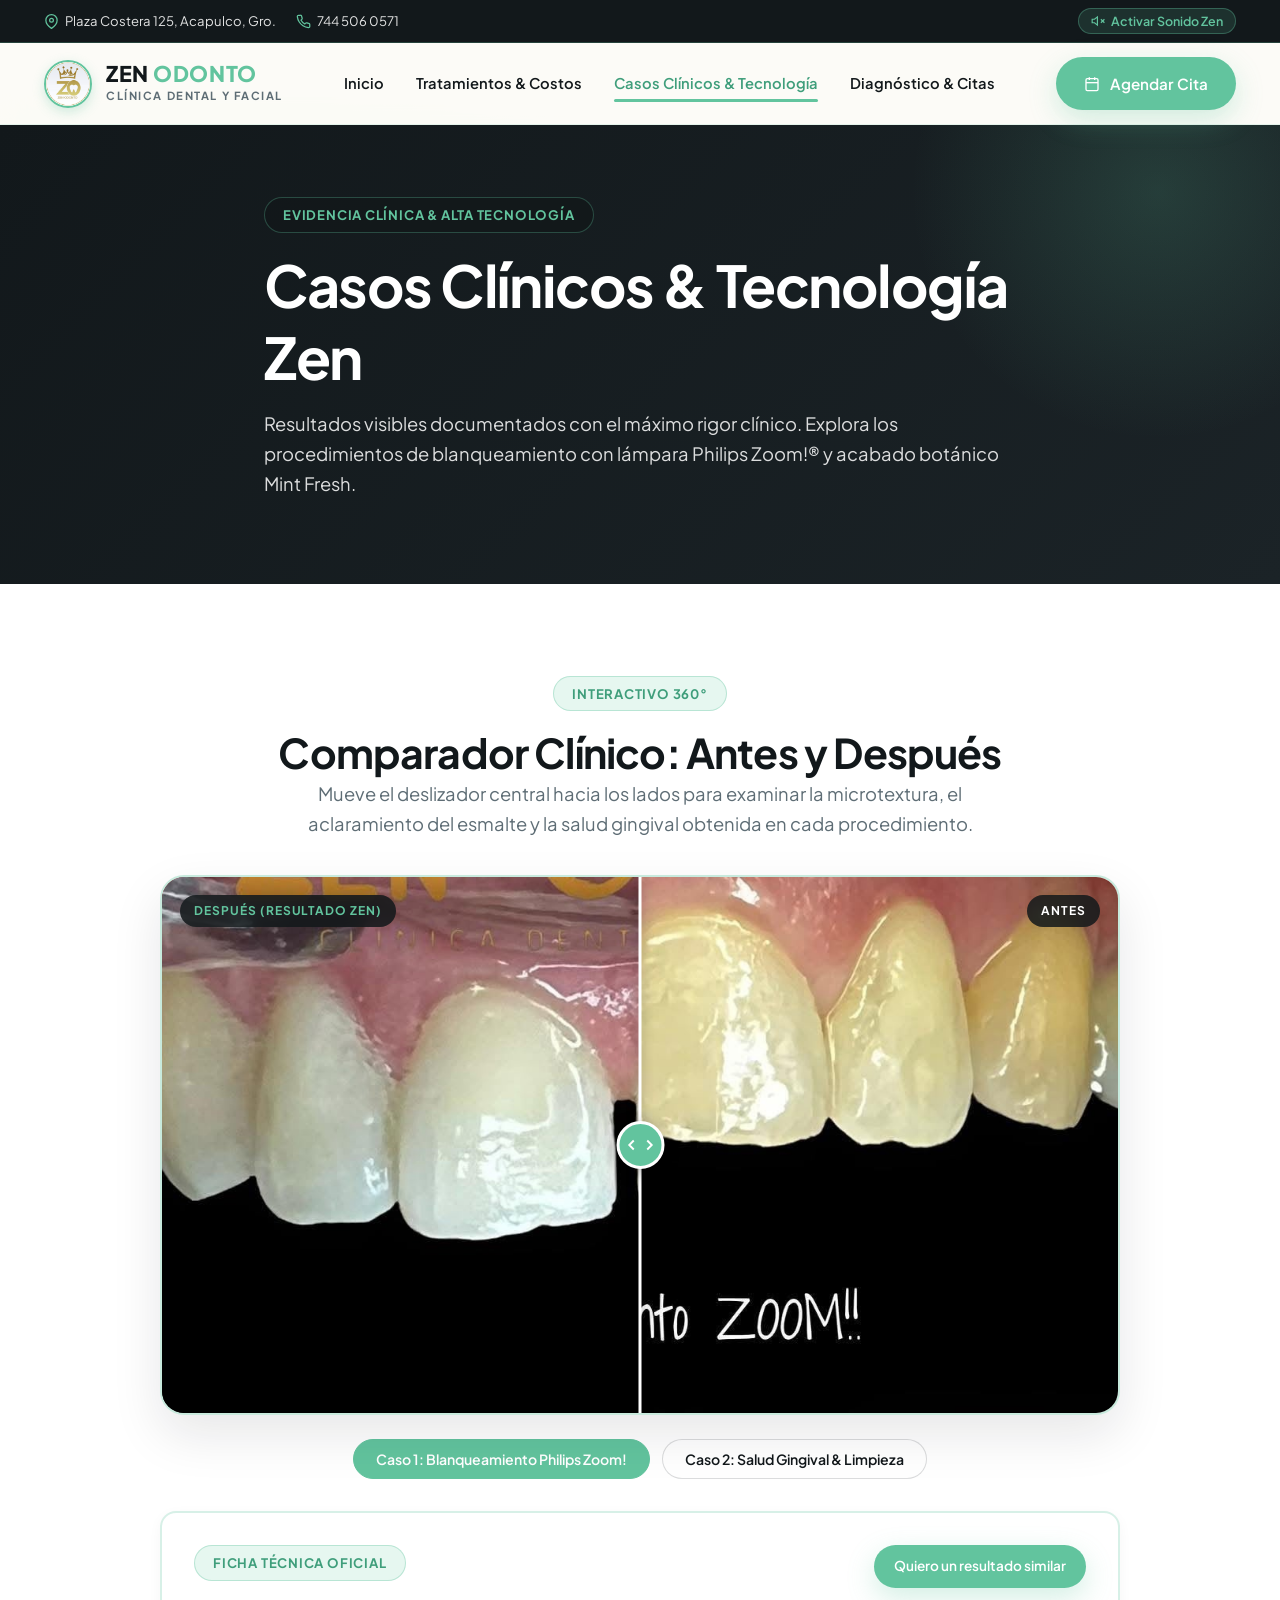
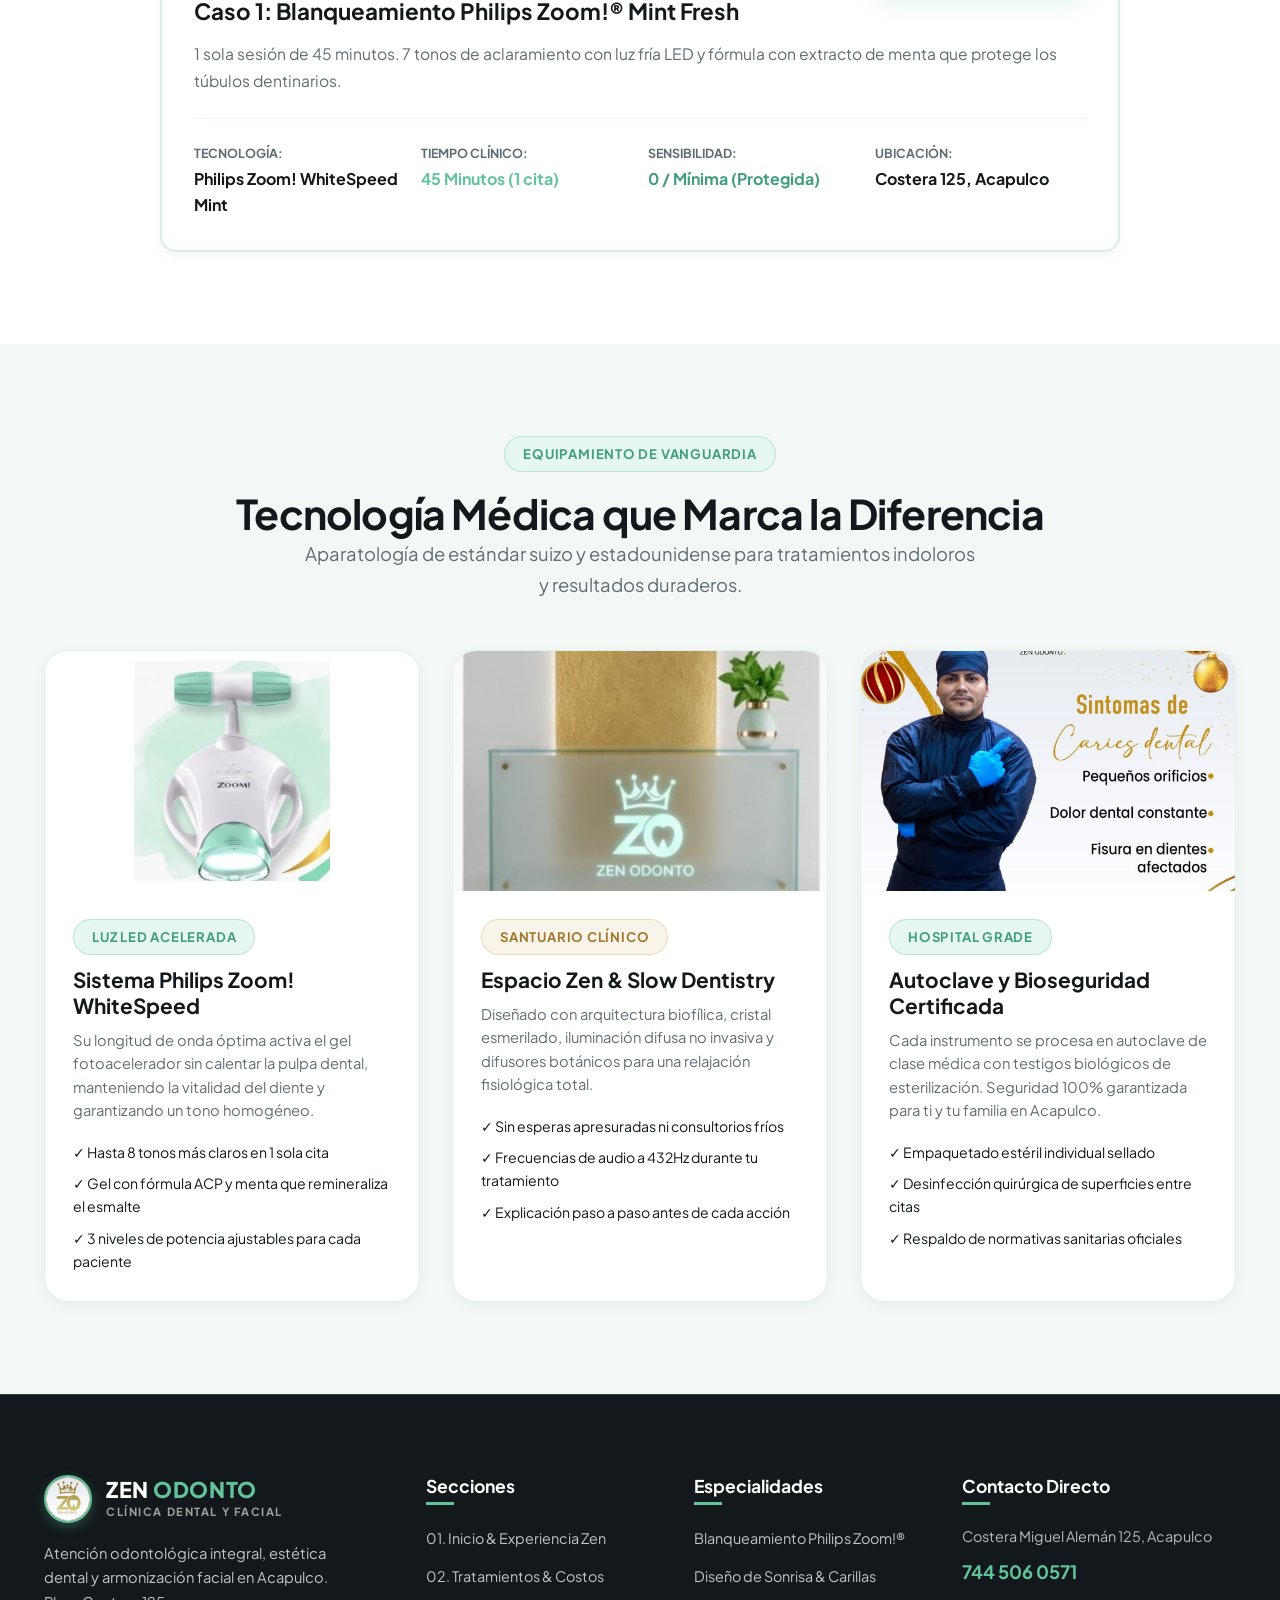
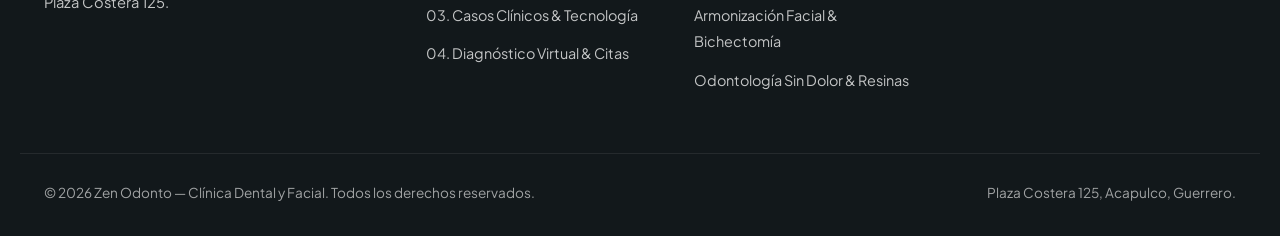
==== commit 6568be08: "style: apply official Clean Mint & Premium Gold brand guidelines, packaging and reception desk visua" ====
--- a/casos-clinicos.html
+++ b/casos-clinicos.html
@@ -3,12 +3,12 @@
 <head>
   <meta charset="UTF-8">
   <meta name="viewport" content="width=device-width, initial-scale=1.0">
-  <title>Casos Clínicos & Tecnología | Zen Odonto Acapulco</title>
-  <meta name="description" content="Casos reales de antes y después en Zen Odonto Costera 125. Blanqueamiento Philips Zoom!, diseño estético y aparatología de última generación.">
+  <title>Casos Clínicos & Tecnología | Zen Odonto Acapulco — Clean Mint Aesthetic</title>
+  <meta name="description" content="Casos reales de antes y después en Zen Odonto Costera 125. Blanqueamiento Philips Zoom! Mint Fresh, tecnología de luz fría LED y slow dentistry.">
   
   <link rel="preconnect" href="https://fonts.googleapis.com">
   <link rel="preconnect" href="https://fonts.gstatic.com" crossorigin>
-  <link href="https://fonts.googleapis.com/css2?family=Plus+Jakarta+Sans:wght@300;400;500;600;700;800&family=Playfair+Display:ital,wght@0,600;0,700;1,400&display=swap" rel="stylesheet">
+  <link href="https://fonts.googleapis.com/css2?family=Plus+Jakarta+Sans:wght@300;400;500;600;700;800&display=swap" rel="stylesheet">
   
   <link rel="stylesheet" href="assets/css/styles.css">
   <link rel="icon" type="image/jpeg" href="assets/images/logo.jpg">
@@ -28,7 +28,7 @@
           <a href="tel:7445060571">744 506 0571</a>
         </div>
       </div>
-      <button class="notice-sound-toggle" id="zenSoundToggle" title="Activa sonidos relajantes de armonía 432Hz">
+      <button class="notice-sound-toggle" id="zenSoundToggle" title="Activa frecuencias relajantes a 432Hz">
         <svg width="14" height="14" viewBox="0 0 24 24" fill="none" stroke="currentColor" stroke-width="2"><path d="M11 5L6 9H2v6h4l5 4V5z"/><line x1="23" y1="9" x2="17" y2="15"/><line x1="17" y1="9" x2="23" y2="15"/></svg>
         <span>Activar Sonido Zen</span>
       </button>
@@ -54,7 +54,7 @@
       </nav>
 
       <div class="nav-actions">
-        <a href="citas-contacto.html" class="btn btn-primary">
+        <a href="citas-contacto.html" class="btn btn-mint">
           <svg width="16" height="16" viewBox="0 0 24 24" fill="none" stroke="currentColor" stroke-width="2"><rect x="3" y="4" width="18" height="18" rx="2" ry="2"/><line x1="16" y1="2" x2="16" y2="6"/><line x1="8" y1="2" x2="8" y2="6"/><line x1="3" y1="10" x2="21" y2="10"/></svg>
           <span>Agendar Cita</span>
         </a>
@@ -76,7 +76,7 @@
           <div class="brand-subtitle">Clínica Dental y Facial</div>
         </div>
       </div>
-      <button class="drawer-close-btn" style="background:none;border:none;cursor:pointer;color:var(--navy-deep);">
+      <button class="drawer-close-btn" style="background:none;border:none;cursor:pointer;color:var(--pro-black);">
         <svg width="24" height="24" viewBox="0 0 24 24" fill="none" stroke="currentColor" stroke-width="2"><line x1="18" y1="6" x2="6" y2="18"/><line x1="6" y1="6" x2="18" y2="18"/></svg>
       </button>
     </div>
@@ -87,7 +87,7 @@
       <li><a href="citas-contacto.html" class="drawer-nav-link"><span>04. Diagnóstico & Citas</span> <span>→</span></a></li>
     </ul>
     <div style="margin-top: auto; padding-top: 24px;">
-      <a href="citas-contacto.html" class="btn btn-primary" style="width: 100%;">Reservar Cita en Costera 125</a>
+      <a href="citas-contacto.html" class="btn btn-mint" style="width: 100%;">Reservar Cita en Costera 125</a>
     </div>
   </aside>
 
@@ -97,7 +97,7 @@
       <span class="zen-badge badge-dark">Evidencia Clínica & Alta Tecnología</span>
       <h1 class="heading-xl">Casos Clínicos & Tecnología Zen</h1>
       <p>
-        La odontología moderna se demuestra con resultados visibles. Explora nuestros casos clínicos documentados paso a paso y la aparatología que hace posible una atención sin dolor ni traumas.
+        Resultados visibles documentados con el máximo rigor clínico. Explora los procedimientos de blanqueamiento con lámpara Philips Zoom!® y acabado botánico Mint Fresh.
       </p>
     </div>
   </section>
@@ -129,55 +129,54 @@
           <span class="ba-label ba-label-before">ANTES</span>
         </div>
 
-        <!-- Botones de Selección de Caso -->
         <div class="ba-cases-nav">
           <button class="ba-case-btn active" 
                   data-before="assets/images/case1-before.jpg" 
                   data-after="assets/images/case1-after.jpg"
-                  data-title="Caso 1: Blanqueamiento Philips Zoom!® LED"
-                  data-desc="Paciente con manchas intrínsecas por café y edad. Sesión única de 45 minutos. 7 tonos de aclaramiento sin hipersensibilidad posterior.">
+                  data-title="Caso 1: Blanqueamiento Philips Zoom!® Mint Fresh"
+                  data-desc="1 sola sesión de 45 minutos. 7 tonos de aclaramiento con luz fría LED y fórmula con extracto de menta que protege los túbulos dentinarios.">
             Caso 1: Blanqueamiento Philips Zoom!
           </button>
           <button class="ba-case-btn" 
                   data-before="assets/images/case2-before.jpg" 
                   data-after="assets/images/case2-after.jpg"
                   data-title="Caso 2: Profilaxis Ultrasónica & Restauración Estética"
-                  data-desc="Remoción de sarro supragingival y subgingival, descontaminación periodontal y acabado pulido de alta reflexión.">
+                  data-desc="Remoción completa de sarro subgingival, descontaminación periodontal y pulido de alta reflexión.">
             Caso 2: Salud Gingival & Limpieza
           </button>
         </div>
 
-        <!-- Ficha Técnica del Caso Seleccionado -->
-        <div style="background: #FFF; border-radius: var(--radius-md); border: 1px solid var(--card-border); padding: 32px; margin-top: 32px; box-shadow: var(--shadow-sm);">
+        <!-- Ficha Técnica -->
+        <div style="background: #FFF; border-radius: var(--radius-md); border: 2px solid rgba(98, 196, 158, 0.25); padding: 32px; margin-top: 32px; box-shadow: var(--shadow-sm);">
           <div style="display: flex; justify-content: space-between; align-items: flex-start; flex-wrap: wrap; gap: 16px; margin-bottom: 16px;">
             <div>
-              <span class="zen-badge badge-sage">Ficha Técnica Oficial</span>
-              <h3 id="baCaseTitle" style="font-size: 1.4rem; color: var(--navy-deep);">Caso 1: Blanqueamiento Philips Zoom!® LED</h3>
-            </div>
-            <a href="citas-contacto.html" class="btn btn-primary" style="padding: 10px 20px; font-size: 0.85rem;">
+              <span class="zen-badge">Ficha Técnica Oficial</span>
+              <h3 id="baCaseTitle" style="font-size: 1.4rem; color: var(--pro-black);">Caso 1: Blanqueamiento Philips Zoom!® Mint Fresh</h3>
+            </div>
+            <a href="citas-contacto.html" class="btn btn-mint" style="padding: 10px 20px; font-size: 0.85rem;">
               Quiero un resultado similar
             </a>
           </div>
           <p id="baCaseDesc" style="color: var(--text-muted); font-size: 0.98rem; line-height: 1.7; margin-bottom: 24px;">
-            Paciente con manchas intrínsecas por café y edad. Sesión única de 45 minutos. 7 tonos de aclaramiento sin hipersensibilidad posterior.
+            1 sola sesión de 45 minutos. 7 tonos de aclaramiento con luz fría LED y fórmula con extracto de menta que protege los túbulos dentinarios.
           </p>
 
-          <div style="display: grid; grid-template-columns: repeat(auto-fit, minmax(200px, 1fr)); gap: 16px; padding-top: 20px; border-top: 1px solid rgba(15,30,49,0.08);">
+          <div style="display: grid; grid-template-columns: repeat(auto-fit, minmax(200px, 1fr)); gap: 16px; padding-top: 20px; border-top: 1px solid rgba(98,196,158,0.15);">
             <div>
               <span style="font-size: 0.78rem; text-transform: uppercase; color: var(--text-muted); font-weight: 700;">Tecnología:</span>
-              <div style="font-weight: 700; color: var(--navy-deep);">Philips Zoom! WhiteSpeed</div>
+              <div style="font-weight: 700; color: var(--pro-black);">Philips Zoom! WhiteSpeed Mint</div>
             </div>
             <div>
               <span style="font-size: 0.78rem; text-transform: uppercase; color: var(--text-muted); font-weight: 700;">Tiempo Clínico:</span>
-              <div style="font-weight: 700; color: var(--navy-deep);">45 Minutos (1 cita)</div>
-            </div>
-            <div>
-              <span style="font-size: 0.78rem; text-transform: uppercase; color: var(--text-muted); font-weight: 700;">Sensibilidad reportada:</span>
-              <div style="font-weight: 700; color: var(--sage-accent);">Nula / Mínima (0/10)</div>
+              <div style="font-weight: 700; color: var(--clean-mint);">45 Minutos (1 cita)</div>
+            </div>
+            <div>
+              <span style="font-size: 0.78rem; text-transform: uppercase; color: var(--text-muted); font-weight: 700;">Sensibilidad:</span>
+              <div style="font-weight: 700; color: var(--mint-dark);">0 / Mínima (Protegida)</div>
             </div>
             <div>
               <span style="font-size: 0.78rem; text-transform: uppercase; color: var(--text-muted); font-weight: 700;">Ubicación:</span>
-              <div style="font-weight: 700; color: var(--navy-deep);">Costera 125, Acapulco</div>
+              <div style="font-weight: 700; color: var(--pro-black);">Costera 125, Acapulco</div>
             </div>
           </div>
         </div>
@@ -193,86 +192,69 @@
         <span class="zen-badge">Equipamiento de Vanguardia</span>
         <h2 class="heading-lg">Tecnología Médica que Marca la Diferencia</h2>
         <p class="lead-text">
-          Invertimos en aparatología avanzada para que cada visita sea rápida, indolora y con máxima precisión biológica.
+          Aparatología de estándar suizo y estadounidense para tratamientos indoloros y resultados duraderos.
         </p>
       </div>
 
       <div style="display: grid; grid-template-columns: repeat(auto-fit, minmax(320px, 1fr)); gap: 32px;">
         
-        <!-- TECNOLOGÍA 1: PHILIPS ZOOM -->
+        <!-- TECNOLOGÍA 1: LÁMPARA ZOOM MINT -->
         <div style="background: #FFF; border-radius: var(--radius-lg); border: 1px solid var(--card-border); overflow: hidden; box-shadow: var(--shadow-sm);">
-          <div style="height: 240px; background: var(--navy-deep); overflow: hidden;">
-            <img src="assets/images/zoom-tech.jpg" alt="Aparato Philips Zoom en Zen Odonto" style="width: 100%; height: 100%; object-fit: cover;">
+          <div style="height: 240px; background: #FFF; overflow: hidden; display: flex; align-items: center; justify-content: center; padding: 10px;">
+            <img src="assets/images/zoom-mint-lamp.jpg" alt="Lámpara Philips Zoom con acentos Clean Mint" style="height: 100%; object-fit: contain;">
           </div>
           <div style="padding: 28px;">
             <span class="zen-badge" style="margin-bottom: 12px;">Luz LED Acelerada</span>
             <h3 style="font-size: 1.3rem; margin-bottom: 10px;">Sistema Philips Zoom! WhiteSpeed</h3>
             <p style="color: var(--text-muted); font-size: 0.92rem; line-height: 1.6; margin-bottom: 18px;">
-              El estándar dorado internacional. Su longitud de onda patentada activa el peróxido sin elevar la temperatura pulpar, protegiendo los nervios del diente y garantizando un blanco luminoso uniforme.
+              Su longitud de onda óptima activa el gel fotoacelerador sin calentar la pulpa dental, manteniendo la vitalidad del diente y garantizando un tono homogéneo.
             </p>
-            <ul style="display: flex; flex-direction: column; gap: 8px; font-size: 0.88rem; color: var(--navy-deep);">
+            <ul style="display: flex; flex-direction: column; gap: 8px; font-size: 0.88rem; color: var(--pro-black);">
               <li>✓ Hasta 8 tonos más claros en 1 sola cita</li>
-              <li>✓ Gel con fórmula ACP que remineraliza el esmalte</li>
-              <li>✓ Intensidad regulable para pacientes sensibles</li>
+              <li>✓ Gel con fórmula ACP y menta que remineraliza el esmalte</li>
+              <li>✓ 3 niveles de potencia ajustables para cada paciente</li>
             </ul>
           </div>
         </div>
 
-        <!-- TECNOLOGÍA 2: MAGNIFICACIÓN Y RESINAS -->
+        <!-- TECNOLOGÍA 2: RECEPCIÓN Y GABINETE ZEN -->
         <div style="background: #FFF; border-radius: var(--radius-lg); border: 1px solid var(--card-border); overflow: hidden; box-shadow: var(--shadow-sm);">
-          <div style="height: 240px; background: var(--navy-primary); overflow: hidden; position: relative;">
-            <img src="assets/images/clinic-interior.jpg" alt="Gabinete de alta precisión en Zen Odonto" style="width: 100%; height: 100%; object-fit: cover;">
+          <div style="height: 240px; background: #FFF; overflow: hidden;">
+            <img src="assets/images/reception-desk.jpg" alt="Recepción con panel esmerilado Zen Odonto" style="width: 100%; height: 100%; object-fit: cover;">
           </div>
           <div style="padding: 28px;">
-            <span class="zen-badge badge-sage" style="margin-bottom: 12px;">Mínimamente Invasivo</span>
-            <h3 style="font-size: 1.3rem; margin-bottom: 10px;">Odontología de Precisión & Resinas Nanoméricas</h3>
+            <span class="zen-badge badge-gold" style="margin-bottom: 12px;">Santuario Clínico</span>
+            <h3 style="font-size: 1.3rem; margin-bottom: 10px;">Espacio Zen & Slow Dentistry</h3>
             <p style="color: var(--text-muted); font-size: 0.92rem; line-height: 1.6; margin-bottom: 18px;">
-              Tratamos el tejido dental con absoluto respeto biológico. Eliminamos únicamente la porción infectada por caries sin desgastar diente sano, restaurando con composites fotopolimerizables de última generación.
+              Diseñado con arquitectura biofílica, cristal esmerilado, iluminación difusa no invasiva y difusores botánicos para una relajación fisiológica total.
             </p>
-            <ul style="display: flex; flex-direction: column; gap: 8px; font-size: 0.88rem; color: var(--navy-deep);">
-              <li>✓ Pulido óptico que previene adherencia de placa</li>
-              <li>✓ Translucidez y brillo idéntico al diente natural</li>
-              <li>✓ Sin mercurio ni amalgamas oscuras</li>
+            <ul style="display: flex; flex-direction: column; gap: 8px; font-size: 0.88rem; color: var(--pro-black);">
+              <li>✓ Sin esperas apresuradas ni consultorios fríos</li>
+              <li>✓ Frecuencias de audio a 432Hz durante tu tratamiento</li>
+              <li>✓ Explicación paso a paso antes de cada acción</li>
             </ul>
           </div>
         </div>
 
-        <!-- TECNOLOGÍA 3: BIOSEGURIDAD Y ESTERILIZACIÓN -->
+        <!-- TECNOLOGÍA 3: BIOSEGURIDAD CERTIFICADA -->
         <div style="background: #FFF; border-radius: var(--radius-lg); border: 1px solid var(--card-border); overflow: hidden; box-shadow: var(--shadow-sm);">
-          <div style="height: 240px; background: var(--navy-deep); overflow: hidden;">
+          <div style="height: 240px; background: var(--canvas-alt); overflow: hidden;">
             <img src="assets/images/dr-navy.jpg" alt="Protocolos de bioseguridad en Zen Odonto" style="width: 100%; height: 100%; object-fit: cover;">
           </div>
           <div style="padding: 28px;">
             <span class="zen-badge" style="margin-bottom: 12px;">Hospital Grade</span>
-            <h3 style="font-size: 1.3rem; margin-bottom: 10px;">Bioseguridad y Autoclave Grado Quirúrgico</h3>
+            <h3 style="font-size: 1.3rem; margin-bottom: 10px;">Autoclave y Bioseguridad Certificada</h3>
             <p style="color: var(--text-muted); font-size: 0.92rem; line-height: 1.6; margin-bottom: 18px;">
-              Cada instrumento se somete a ciclos certificados de esterilización por calor húmedo con testigos biológicos de control. Tu seguridad y la de tu familia es nuestra máxima prioridad en Costera 125.
+              Cada instrumento se procesa en autoclave de clase médica con testigos biológicos de esterilización. Seguridad 100% garantizada para ti y tu familia en Acapulco.
             </p>
-            <ul style="display: flex; flex-direction: column; gap: 8px; font-size: 0.88rem; color: var(--navy-deep);">
-              <li>✓ Empaquetado individual sellado al vacío</li>
-              <li>✓ Desinfección de superficies entre paciente y paciente</li>
-              <li>✓ Purificación ambiental constante</li>
+            <ul style="display: flex; flex-direction: column; gap: 8px; font-size: 0.88rem; color: var(--pro-black);">
+              <li>✓ Empaquetado estéril individual sellado</li>
+              <li>✓ Desinfección quirúrgica de superficies entre citas</li>
+              <li>✓ Respaldo de normativas sanitarias oficiales</li>
             </ul>
           </div>
         </div>
 
-      </div>
-    </div>
-  </section>
-
-  <!-- FILOSOFÍA SLOW DENTISTRY / CONSULTA CONSCIENTE -->
-  <section class="section-padding" style="background: var(--navy-deep); color: #FFF;">
-    <div class="container" style="text-align: center; max-width: 840px;">
-      <span class="zen-badge badge-dark">Filosofía Slow Dentistry</span>
-      <h2 style="color: #FFF; font-size: clamp(2rem, 3.2vw, 2.7rem); margin: 16px 0 20px;">
-        "No atendemos personas a las prisas, cuidamos vidas y sonrisas."
-      </h2>
-      <p style="color: rgba(255,255,255,0.8); font-size: 1.08rem; line-height: 1.8; margin-bottom: 36px;">
-        En Zen Odonto nunca sentirás la frialdad de las salas de espera saturadas. Agendamos bloques de tiempo holgados para escucharte, resolver cada duda y garantizar que tu tratamiento transcurra en un ambiente sereno.
-      </p>
-      <div style="display: flex; justify-content: center; gap: 16px; flex-wrap: wrap;">
-        <a href="citas-contacto.html" class="btn btn-primary">Reservar Cita Personalizada</a>
-        <a href="https://wa.me/527445060571?text=Hola%20Zen%20Odonto,%20tengo%20dudas%20sobre%20un%20tratamiento" target="_blank" class="btn btn-white">Hacer Pregunta por WhatsApp</a>
       </div>
     </div>
   </section>
@@ -284,7 +266,7 @@
         <div class="brand-wrapper">
           <img src="assets/images/logo.jpg" alt="Zen Odonto" class="brand-logo-img">
           <div class="brand-text-block">
-            <div class="brand-title" style="color:#FFF;">ZEN <span style="color:var(--gold-light);">ODONTO</span></div>
+            <div class="brand-title" style="color:#FFF;">ZEN <span style="color:var(--clean-mint);">ODONTO</span></div>
             <div class="brand-subtitle" style="color:rgba(255,255,255,0.6);">Clínica Dental y Facial</div>
           </div>
         </div>
@@ -318,7 +300,7 @@
         <p style="color: rgba(255,255,255,0.7); font-size: 0.9rem; margin-bottom: 8px;">
           Costera Miguel Alemán 125, Acapulco
         </p>
-        <p style="font-size: 1.1rem; color: var(--gold-light); font-weight: 700;">
+        <p style="font-size: 1.15rem; color: var(--clean-mint); font-weight: 700;">
           <a href="tel:7445060571">744 506 0571</a>
         </p>
       </div>
@@ -329,18 +311,6 @@
       <div>Plaza Costera 125, Acapulco, Guerrero.</div>
     </div>
   </footer>
-
-  <!-- FLOATING ACTIONS -->
-  <div class="floating-actions">
-    <a href="https://wa.me/527445060571?text=Hola%20Zen%20Odonto,%20quisiera%20pedir%20informes%20de%20sus%20servicios" target="_blank" class="float-btn float-whatsapp" aria-label="WhatsApp Zen Odonto">
-      <svg width="28" height="28" viewBox="0 0 24 24" fill="currentColor"><path d="M.057 24l1.687-6.163c-1.041-1.804-1.588-3.849-1.587-5.946.003-6.556 5.338-11.891 11.893-11.891 3.181.001 6.167 1.24 8.413 3.488 2.245 2.248 3.481 5.236 3.48 8.414-.003 6.557-5.338 11.892-11.893 11.892-1.99-.001-3.951-.5-5.688-1.448l-6.305 1.654zm6.597-3.807c1.676.995 3.276 1.591 5.392 1.592 5.448 0 9.886-4.434 9.889-9.885.002-5.462-4.415-9.89-9.881-9.892-5.452 0-9.887 4.434-9.889 9.884-.001 2.225.651 3.891 1.746 5.634l-.999 3.648 3.742-.981zm11.387-5.464c-.074-.124-.272-.198-.57-.347-.297-.149-1.758-.868-2.031-.967-.272-.099-.47-.149-.669.149-.198.297-.768.967-.941 1.165-.173.198-.347.223-.644.074-.297-.149-1.255-.462-2.39-1.475-.883-.788-1.48-1.761-1.653-2.059-.173-.297-.018-.458.13-.606.134-.133.297-.347.446-.521.151-.172.2-.296.3-.495.099-.198.05-.372-.025-.521-.075-.148-.669-1.611-.916-2.206-.242-.579-.487-.501-.669-.51l-.57-.01c-.198 0-.52.074-.792.372s-1.04 1.016-1.04 2.479 1.065 2.876 1.213 3.074c.149.198 2.095 3.2 5.076 4.487.709.306 1.263.489 1.694.626.712.226 1.36.194 1.872.118.571-.085 1.758-.719 2.006-1.413.248-.695.248-1.29.173-1.414z"/></svg>
-      <span class="float-tooltip">Hablar por WhatsApp</span>
-    </a>
-    <a href="tel:7445060571" class="float-btn float-call" aria-label="Llamar a Zen Odonto">
-      <svg width="22" height="22" viewBox="0 0 24 24" fill="none" stroke="currentColor" stroke-width="2"><path d="M22 16.92v3a2 2 0 0 1-2.18 2 19.79 19.79 0 0 1-8.63-3.07 19.5 19.5 0 0 1-6-6 19.79 19.79 0 0 1-3.07-8.67A2 2 0 0 1 4.11 2h3a2 2 0 0 1 2 1.72 12.84 12.84 0 0 0 .7 2.81 2 2 0 0 1-.45 2.11L8.09 9.91a16 16 0 0 0 6 6l1.27-1.27a2 2 0 0 1 2.11-.45 12.84 12.84 0 0 0 2.81.7A2 2 0 0 1 22 16.92z"/></svg>
-      <span class="float-tooltip">Llamar: 744 506 0571</span>
-    </a>
-  </div>
 
   <script src="assets/js/main.js"></script>
   <script src="assets/js/slider.js"></script>
--- a/assets/css/styles.css
+++ b/assets/css/styles.css
@@ -1,48 +1,50 @@
 /* ==========================================================================
    ZEN ODONTO — CLÍNICA DENTAL Y FACIAL
-   Design System & Master Stylesheet
-   Aesthetic: Zen Organic Minimalist + Contemporary Medical Luxury
+   Official Brand Design System
+   Palette: Clean Mint (#70C8A4) + Premium Gold (#CFA348) + Stark White + Professional Black
+   Vibe: Fresh, Organic Zen, Luxury Dental & Facial Care
    ========================================================================== */
 
 :root {
-  /* Color Palette */
-  --gold-primary: #C5A059;
-  --gold-light: #E9D7AA;
-  --gold-dark: #9A7736;
-  --gold-gradient: linear-gradient(135deg, #DFBE77 0%, #C5A059 50%, #9E7B35 100%);
-  --gold-glow: rgba(197, 160, 89, 0.35);
-
-  --navy-deep: #08121E;
-  --navy-primary: #0F1E31;
-  --navy-surface: #162B45;
-  --navy-border: rgba(197, 160, 89, 0.25);
-
-  --canvas-bg: #FAF8F5;
-  --canvas-alt: #F3EFEA;
+  /* Official Brand Colors */
+  --clean-mint: #62C49E;
+  --mint-dark: #3F9E7B;
+  --mint-soft: #E6F7F0;
+  --mint-subtle: #F0FAF5;
+  --mint-glow: rgba(98, 196, 158, 0.3);
+
+  --premium-gold: #CFA348;
+  --gold-light: #EBD496;
+  --gold-dark: #9F792B;
+  --gold-gradient: linear-gradient(135deg, #E6C875 0%, #CFA348 50%, #A57E2C 100%);
+  --gold-glow: rgba(207, 163, 72, 0.35);
+
+  --mint-gold-gradient: linear-gradient(135deg, #62C49E 0%, #CFA348 100%);
+
+  --pro-black: #12181B;
+  --black-surface: #1B2327;
+  --text-main: #141C20;
+  --text-muted: #5E6D75;
+  --text-light: #8A9BA4;
+  --text-white: #FFFFFF;
+
+  --stark-white: #FFFFFF;
+  --canvas-bg: #FCFBF7;       /* Warm ivory / packaging background */
+  --canvas-alt: #F3F7F5;      /* Ultra subtle soft mint-ivory */
   --card-bg: #FFFFFF;
-  --card-border: rgba(15, 30, 49, 0.08);
-
-  --sage-accent: #3E6B5C;
-  --sage-soft: #EBF3EF;
-  --sage-light: #F2F7F4;
-
-  --text-main: #142232;
-  --text-muted: #5D6E80;
-  --text-light: #8E9FAA;
-  --text-white: #FFFFFF;
+  --card-border: rgba(98, 196, 158, 0.2);
 
   /* Typography */
   --font-heading: 'Plus Jakarta Sans', -apple-system, BlinkMacSystemFont, 'Segoe UI', Roboto, sans-serif;
-  --font-serif: 'Playfair Display', Georgia, serif;
   --font-body: 'Plus Jakarta Sans', -apple-system, BlinkMacSystemFont, 'Segoe UI', Roboto, sans-serif;
 
-  /* Elevations & Effects */
-  --shadow-sm: 0 4px 12px rgba(15, 30, 49, 0.04);
-  --shadow-md: 0 10px 30px rgba(15, 30, 49, 0.08);
-  --shadow-lg: 0 20px 50px rgba(15, 30, 49, 0.12);
-  --shadow-gold: 0 10px 28px rgba(197, 160, 89, 0.28);
-  --glass-bg: rgba(255, 255, 255, 0.85);
-  --glass-border: rgba(255, 255, 255, 0.6);
+  /* Elevations */
+  --shadow-sm: 0 4px 14px rgba(18, 24, 27, 0.04);
+  --shadow-md: 0 12px 32px rgba(18, 24, 27, 0.07);
+  --shadow-lg: 0 20px 50px rgba(18, 24, 27, 0.1);
+  --shadow-mint: 0 10px 28px rgba(98, 196, 158, 0.28);
+  --shadow-gold: 0 10px 28px rgba(207, 163, 72, 0.28);
+
   --radius-sm: 8px;
   --radius-md: 16px;
   --radius-lg: 24px;
@@ -73,7 +75,7 @@
   position: relative;
 }
 
-/* Background Atmosphere */
+/* Ambient Mint & Gold Atmosphere */
 body::before {
   content: '';
   position: fixed;
@@ -82,8 +84,9 @@
   width: 100vw;
   height: 100vh;
   background: 
-    radial-gradient(circle at 10% 20%, rgba(197, 160, 89, 0.04) 0%, transparent 40%),
-    radial-gradient(circle at 90% 80%, rgba(62, 107, 92, 0.04) 0%, transparent 50%);
+    radial-gradient(circle at 12% 15%, rgba(98, 196, 158, 0.08) 0%, transparent 45%),
+    radial-gradient(circle at 88% 85%, rgba(207, 163, 72, 0.07) 0%, transparent 50%),
+    radial-gradient(circle at 50% 50%, rgba(240, 250, 245, 0.5) 0%, transparent 80%);
   pointer-events: none;
   z-index: -1;
 }
@@ -117,62 +120,58 @@
 }
 
 .section-padding {
-  padding: 96px 0;
+  padding: 92px 0;
 }
 
 .text-center { text-align: center; }
-.text-gold { color: var(--gold-primary); }
-.text-sage { color: var(--sage-accent); }
-
-/* Editorial Badge */
+.text-mint { color: var(--clean-mint); }
+.text-gold { color: var(--premium-gold); }
+
+/* Badges */
 .zen-badge {
   display: inline-flex;
   align-items: center;
   gap: 8px;
-  padding: 6px 16px;
+  padding: 6px 18px;
   border-radius: var(--radius-pill);
-  background: rgba(197, 160, 89, 0.12);
-  color: var(--gold-dark);
+  background: var(--mint-soft);
+  color: var(--mint-dark);
   font-size: 0.82rem;
-  font-weight: 600;
+  font-weight: 700;
   letter-spacing: 0.06em;
   text-transform: uppercase;
   margin-bottom: 16px;
-  border: 1px solid rgba(197, 160, 89, 0.25);
-}
-
-.zen-badge.badge-sage {
-  background: var(--sage-soft);
-  color: var(--sage-accent);
-  border-color: rgba(62, 107, 92, 0.2);
+  border: 1px solid rgba(98, 196, 158, 0.35);
+}
+
+.zen-badge.badge-gold {
+  background: rgba(207, 163, 72, 0.12);
+  color: var(--gold-dark);
+  border-color: rgba(207, 163, 72, 0.3);
 }
 
 .zen-badge.badge-dark {
-  background: rgba(255, 255, 255, 0.1);
-  color: var(--gold-light);
-  border-color: rgba(255, 255, 255, 0.15);
+  background: rgba(18, 24, 27, 0.85);
+  color: var(--clean-mint);
+  border-color: rgba(98, 196, 158, 0.3);
 }
 
 /* Headings */
 h1, h2, h3, h4 {
   font-family: var(--font-heading);
-  color: var(--navy-deep);
+  color: var(--pro-black);
   font-weight: 700;
   line-height: 1.25;
 }
 
 .heading-xl {
   font-size: clamp(2.4rem, 4.5vw, 3.8rem);
-  letter-spacing: -0.02em;
+  letter-spacing: -0.025em;
 }
 
 .heading-lg {
   font-size: clamp(1.9rem, 3.2vw, 2.75rem);
-  letter-spacing: -0.015em;
-}
-
-.heading-md {
-  font-size: clamp(1.35rem, 2vw, 1.75rem);
+  letter-spacing: -0.02em;
 }
 
 .lead-text {
@@ -180,6 +179,17 @@
   color: var(--text-muted);
   max-width: 680px;
   margin: 0 auto;
+}
+
+/* Two-Tone Title Highlighting (like "MINT FRESH" + "WHITENING") */
+.title-mint {
+  color: var(--clean-mint);
+  font-weight: 800;
+}
+
+.title-gold {
+  color: var(--premium-gold);
+  font-weight: 800;
 }
 
 /* Buttons */
@@ -197,49 +207,65 @@
   border: none;
 }
 
-.btn-primary {
+.btn-primary,
+.btn-mint {
+  background: var(--clean-mint);
+  color: #FFFFFF;
+  box-shadow: var(--shadow-mint);
+}
+
+.btn-primary:hover,
+.btn-mint:hover {
+  background: var(--mint-dark);
+  transform: translateY(-2px);
+  box-shadow: 0 14px 32px rgba(98, 196, 158, 0.42);
+}
+
+.btn-gold {
   background: var(--gold-gradient);
   color: #FFFFFF;
   box-shadow: var(--shadow-gold);
 }
 
-.btn-primary:hover {
+.btn-gold:hover {
   transform: translateY(-2px);
-  box-shadow: 0 14px 32px rgba(197, 160, 89, 0.42);
+  box-shadow: 0 14px 32px rgba(207, 163, 72, 0.42);
   filter: brightness(1.05);
 }
 
-.btn-navy {
-  background: var(--navy-primary);
-  color: #FFFFFF;
-}
-
-.btn-navy:hover {
-  background: var(--navy-deep);
+.btn-black {
+  background: var(--pro-black);
+  color: #FFFFFF;
+}
+
+.btn-black:hover {
+  background: var(--black-surface);
   transform: translateY(-2px);
   box-shadow: var(--shadow-md);
 }
 
 .btn-outline {
   background: transparent;
-  color: var(--navy-deep);
-  border: 1.5px solid rgba(15, 30, 49, 0.2);
+  color: var(--pro-black);
+  border: 1.5px solid rgba(18, 24, 27, 0.18);
 }
 
 .btn-outline:hover {
-  border-color: var(--gold-primary);
-  color: var(--gold-dark);
-  background: rgba(197, 160, 89, 0.05);
+  border-color: var(--clean-mint);
+  color: var(--mint-dark);
+  background: var(--mint-soft);
 }
 
 .btn-white {
   background: #FFFFFF;
-  color: var(--navy-deep);
+  color: var(--pro-black);
   box-shadow: var(--shadow-sm);
+  border: 1px solid rgba(98, 196, 158, 0.2);
 }
 
 .btn-white:hover {
-  background: var(--gold-light);
+  border-color: var(--clean-mint);
+  color: var(--mint-dark);
   transform: translateY(-2px);
 }
 
@@ -247,11 +273,11 @@
    NAVIGATION BAR
    ========================================================================== */
 .top-notice-bar {
-  background: var(--navy-deep);
+  background: var(--pro-black);
   color: #FFFFFF;
   padding: 8px 0;
   font-size: 0.82rem;
-  border-bottom: 1px solid rgba(197, 160, 89, 0.2);
+  border-bottom: 1px solid rgba(98, 196, 158, 0.25);
 }
 
 .top-notice-content {
@@ -272,17 +298,17 @@
   display: flex;
   align-items: center;
   gap: 6px;
-  color: rgba(255, 255, 255, 0.85);
+  color: rgba(255, 255, 255, 0.88);
 }
 
 .notice-item svg {
-  color: var(--gold-primary);
+  color: var(--clean-mint);
 }
 
 .notice-sound-toggle {
-  background: rgba(255, 255, 255, 0.08);
-  border: 1px solid rgba(255, 255, 255, 0.15);
-  color: var(--gold-light);
+  background: rgba(98, 196, 158, 0.15);
+  border: 1px solid rgba(98, 196, 158, 0.35);
+  color: var(--clean-mint);
   padding: 4px 12px;
   border-radius: var(--radius-pill);
   cursor: pointer;
@@ -290,11 +316,12 @@
   align-items: center;
   gap: 6px;
   font-size: 0.78rem;
+  font-weight: 600;
   transition: var(--transition);
 }
 
 .notice-sound-toggle:hover {
-  background: rgba(197, 160, 89, 0.25);
+  background: var(--clean-mint);
   color: #FFFFFF;
 }
 
@@ -302,17 +329,18 @@
   position: sticky;
   top: 0;
   z-index: 1000;
-  background: rgba(250, 248, 245, 0.92);
+  background: rgba(252, 251, 247, 0.94);
   backdrop-filter: blur(20px);
   -webkit-backdrop-filter: blur(20px);
-  border-bottom: 1px solid rgba(15, 30, 49, 0.06);
+  border-bottom: 1px solid rgba(98, 196, 158, 0.15);
   padding: 14px 0;
   transition: var(--transition);
 }
 
 .site-navbar.scrolled {
-  box-shadow: 0 8px 24px rgba(15, 30, 49, 0.06);
+  box-shadow: 0 8px 24px rgba(18, 24, 27, 0.05);
   padding: 10px 0;
+  background: rgba(255, 255, 255, 0.96);
 }
 
 .navbar-container {
@@ -333,20 +361,15 @@
   height: 48px;
   border-radius: 50%;
   object-fit: cover;
-  border: 2px solid var(--gold-primary);
-  box-shadow: 0 4px 12px rgba(197, 160, 89, 0.25);
-}
-
-.brand-text-block {
-  display: flex;
-  flex-direction: column;
+  border: 2px solid var(--clean-mint);
+  box-shadow: 0 4px 12px var(--mint-glow);
 }
 
 .brand-title {
   font-size: 1.35rem;
   font-weight: 800;
   letter-spacing: 0.03em;
-  color: var(--navy-deep);
+  color: var(--pro-black);
   line-height: 1.1;
   display: flex;
   align-items: center;
@@ -354,18 +377,18 @@
 }
 
 .brand-title span {
-  color: var(--gold-dark);
+  color: var(--clean-mint);
 }
 
 .brand-subtitle {
   font-size: 0.7rem;
-  letter-spacing: 0.12em;
+  letter-spacing: 0.14em;
   text-transform: uppercase;
   color: var(--text-muted);
-  font-weight: 600;
-}
-
-/* Navigation Links */
+  font-weight: 700;
+}
+
+/* Nav Menu */
 .nav-menu {
   display: flex;
   align-items: center;
@@ -375,7 +398,7 @@
 .nav-link {
   font-size: 0.92rem;
   font-weight: 600;
-  color: var(--navy-primary);
+  color: var(--pro-black);
   position: relative;
   padding: 6px 0;
 }
@@ -386,15 +409,15 @@
   bottom: 0;
   left: 0;
   width: 0%;
-  height: 2px;
-  background: var(--gold-gradient);
+  height: 2.5px;
+  background: var(--clean-mint);
   transition: var(--transition);
   border-radius: 2px;
 }
 
 .nav-link:hover,
 .nav-link.active {
-  color: var(--gold-dark);
+  color: var(--mint-dark);
 }
 
 .nav-link.active::after,
@@ -414,7 +437,7 @@
   border: none;
   cursor: pointer;
   padding: 8px;
-  color: var(--navy-deep);
+  color: var(--pro-black);
 }
 
 /* Mobile Drawer */
@@ -434,14 +457,12 @@
   flex-direction: column;
 }
 
-.mobile-drawer.open {
-  right: 0;
-}
+.mobile-drawer.open { right: 0; }
 
 .mobile-overlay {
   position: fixed;
   inset: 0;
-  background: rgba(8, 18, 30, 0.5);
+  background: rgba(18, 24, 27, 0.5);
   backdrop-filter: blur(4px);
   z-index: 1000;
   opacity: 0;
@@ -470,7 +491,7 @@
 .drawer-nav-link {
   font-size: 1.15rem;
   font-weight: 600;
-  color: var(--navy-deep);
+  color: var(--pro-black);
   display: flex;
   align-items: center;
   justify-content: space-between;
@@ -479,7 +500,7 @@
 }
 
 .drawer-nav-link.active {
-  color: var(--gold-dark);
+  color: var(--clean-mint);
   font-weight: 700;
 }
 
@@ -507,7 +528,7 @@
 }
 
 .hero-title-highlight {
-  background: var(--gold-gradient);
+  background: linear-gradient(135deg, var(--clean-mint) 0%, var(--premium-gold) 100%);
   -webkit-background-clip: text;
   -webkit-text-fill-color: transparent;
   display: inline-block;
@@ -532,7 +553,7 @@
   grid-template-columns: repeat(3, 1fr);
   gap: 16px;
   padding-top: 24px;
-  border-top: 1px solid rgba(15, 30, 49, 0.08);
+  border-top: 1px solid rgba(98, 196, 158, 0.2);
 }
 
 .stat-item {
@@ -543,7 +564,7 @@
 .stat-num {
   font-size: 1.8rem;
   font-weight: 800;
-  color: var(--navy-deep);
+  color: var(--pro-black);
   line-height: 1;
 }
 
@@ -559,8 +580,8 @@
   border-radius: var(--radius-lg);
   overflow: hidden;
   box-shadow: var(--shadow-lg);
-  border: 1px solid var(--card-border);
-  background: var(--navy-deep);
+  border: 2px solid rgba(98, 196, 158, 0.25);
+  background: #FFFFFF;
 }
 
 .hero-main-img {
@@ -579,12 +600,12 @@
   bottom: 24px;
   left: 24px;
   right: 24px;
-  background: rgba(15, 30, 49, 0.88);
+  background: rgba(18, 24, 27, 0.9);
   backdrop-filter: blur(12px);
   -webkit-backdrop-filter: blur(12px);
   padding: 16px 20px;
   border-radius: var(--radius-md);
-  border: 1px solid rgba(197, 160, 89, 0.35);
+  border: 1px solid rgba(98, 196, 158, 0.4);
   display: flex;
   align-items: center;
   gap: 14px;
@@ -595,7 +616,7 @@
   width: 44px;
   height: 44px;
   border-radius: 50%;
-  background: var(--gold-gradient);
+  background: var(--clean-mint);
   display: flex;
   align-items: center;
   justify-content: center;
@@ -611,12 +632,12 @@
 
 .badge-text-sub {
   font-size: 0.8rem;
-  color: var(--gold-light);
-}
-
-/* Page Banner (For Inner Pages) */
+  color: var(--clean-mint);
+}
+
+/* Page Banner */
 .page-banner {
-  background: linear-gradient(135deg, var(--navy-deep) 0%, var(--navy-primary) 100%);
+  background: linear-gradient(135deg, var(--pro-black) 0%, var(--black-surface) 100%);
   color: #FFFFFF;
   padding: 72px 0 84px;
   position: relative;
@@ -631,7 +652,7 @@
   width: 500px;
   height: 500px;
   border-radius: 50%;
-  background: radial-gradient(circle, rgba(197, 160, 89, 0.15) 0%, transparent 70%);
+  background: radial-gradient(circle, rgba(98, 196, 158, 0.18) 0%, transparent 70%);
   pointer-events: none;
 }
 
@@ -647,7 +668,7 @@
 }
 
 .page-banner p {
-  color: rgba(255, 255, 255, 0.8);
+  color: rgba(255, 255, 255, 0.85);
   font-size: 1.15rem;
 }
 
@@ -674,20 +695,21 @@
 .pillar-card:hover {
   transform: translateY(-6px);
   box-shadow: var(--shadow-md);
-  border-color: rgba(197, 160, 89, 0.3);
+  border-color: var(--clean-mint);
 }
 
 .pillar-icon-box {
   width: 58px;
   height: 58px;
   border-radius: 14px;
-  background: rgba(197, 160, 89, 0.12);
+  background: var(--mint-soft);
   display: flex;
   align-items: center;
   justify-content: center;
-  color: var(--gold-dark);
+  color: var(--mint-dark);
   margin-bottom: 22px;
   font-size: 1.5rem;
+  border: 1px solid rgba(98, 196, 158, 0.3);
 }
 
 .pillar-title {
@@ -723,7 +745,7 @@
   box-shadow: var(--shadow-lg);
   user-select: none;
   cursor: ew-resize;
-  border: 2px solid rgba(197, 160, 89, 0.3);
+  border: 2px solid rgba(98, 196, 158, 0.35);
 }
 
 .ba-image {
@@ -736,9 +758,7 @@
   pointer-events: none;
 }
 
-.ba-image-before {
-  z-index: 1;
-}
+.ba-image-before { z-index: 1; }
 
 .ba-image-after-wrap {
   position: absolute;
@@ -780,11 +800,11 @@
   width: 48px;
   height: 48px;
   border-radius: 50%;
-  background: var(--navy-deep);
+  background: var(--clean-mint);
   border: 3px solid #FFFFFF;
-  color: var(--gold-light);
+  color: #FFFFFF;
   transform: translate(-50%, -50%);
-  box-shadow: 0 4px 16px rgba(0,0,0,0.4);
+  box-shadow: 0 4px 16px rgba(0,0,0,0.3);
   display: flex;
   align-items: center;
   justify-content: center;
@@ -795,7 +815,7 @@
   position: absolute;
   top: 18px;
   padding: 6px 14px;
-  background: rgba(15, 30, 49, 0.85);
+  background: rgba(18, 24, 27, 0.85);
   color: #FFFFFF;
   font-size: 0.75rem;
   font-weight: 700;
@@ -807,7 +827,7 @@
 }
 
 .ba-label-before { right: 18px; }
-.ba-label-after { left: 18px; }
+.ba-label-after { left: 18px; color: var(--clean-mint); }
 
 .ba-cases-nav {
   display: flex;
@@ -821,17 +841,17 @@
   border-radius: var(--radius-pill);
   font-weight: 600;
   font-size: 0.88rem;
-  border: 1px solid rgba(15, 30, 49, 0.15);
+  border: 1px solid rgba(18, 24, 27, 0.15);
   background: #FFFFFF;
-  color: var(--navy-primary);
+  color: var(--pro-black);
   cursor: pointer;
   transition: var(--transition);
 }
 
 .ba-case-btn.active {
-  background: var(--navy-primary);
-  color: #FFFFFF;
-  border-color: var(--navy-primary);
+  background: var(--clean-mint);
+  color: #FFFFFF;
+  border-color: var(--clean-mint);
 }
 
 /* ==========================================================================
@@ -858,14 +878,14 @@
 }
 
 .filter-btn:hover {
-  border-color: var(--gold-primary);
-  color: var(--navy-deep);
+  border-color: var(--clean-mint);
+  color: var(--pro-black);
 }
 
 .filter-btn.active {
-  background: var(--navy-deep);
-  color: #FFFFFF;
-  border-color: var(--navy-deep);
+  background: var(--clean-mint);
+  color: #FFFFFF;
+  border-color: var(--clean-mint);
 }
 
 .treatments-grid {
@@ -889,7 +909,7 @@
 .treatment-card:hover {
   transform: translateY(-6px);
   box-shadow: var(--shadow-md);
-  border-color: rgba(197, 160, 89, 0.35);
+  border-color: var(--clean-mint);
 }
 
 .treatment-card.featured::before {
@@ -917,17 +937,19 @@
   width: 54px;
   height: 54px;
   border-radius: 14px;
-  background: var(--sage-soft);
-  color: var(--sage-accent);
+  background: var(--mint-soft);
+  color: var(--mint-dark);
   display: flex;
   align-items: center;
   justify-content: center;
   font-size: 1.4rem;
+  border: 1px solid rgba(98, 196, 158, 0.3);
 }
 
 .treatment-card.gold-icon .treatment-icon {
-  background: rgba(197, 160, 89, 0.14);
+  background: rgba(207, 163, 72, 0.14);
   color: var(--gold-dark);
+  border-color: rgba(207, 163, 72, 0.3);
 }
 
 .treatment-title {
@@ -944,8 +966,8 @@
 
 .treatment-meta {
   padding: 14px 0;
-  border-top: 1px solid rgba(15, 30, 49, 0.06);
-  border-bottom: 1px solid rgba(15, 30, 49, 0.06);
+  border-top: 1px solid rgba(18, 24, 27, 0.06);
+  border-bottom: 1px solid rgba(18, 24, 27, 0.06);
   display: flex;
   justify-content: space-between;
   font-size: 0.85rem;
@@ -954,16 +976,16 @@
 }
 
 .treatment-meta strong {
-  color: var(--navy-deep);
+  color: var(--pro-black);
 }
 
 /* ==========================================================================
    TREATMENT ESTIMATOR / CALCULATOR
    ========================================================================== */
 .calc-wrapper {
-  background: linear-gradient(135deg, #FFFFFF 0%, #FAF8F5 100%);
+  background: linear-gradient(135deg, #FFFFFF 0%, #F5FBF8 100%);
   border-radius: var(--radius-lg);
-  border: 1px solid rgba(197, 160, 89, 0.25);
+  border: 2px solid rgba(98, 196, 158, 0.3);
   box-shadow: var(--shadow-lg);
   padding: 44px;
   margin-top: 56px;
@@ -988,20 +1010,20 @@
   justify-content: space-between;
   padding: 16px 20px;
   border-radius: var(--radius-md);
-  border: 1.5px solid rgba(15, 30, 49, 0.08);
+  border: 1.5px solid rgba(18, 24, 27, 0.08);
   background: #FFFFFF;
   cursor: pointer;
   transition: var(--transition);
 }
 
 .calc-checkbox-item:hover {
-  border-color: var(--gold-primary);
-  background: rgba(197, 160, 89, 0.02);
+  border-color: var(--clean-mint);
+  background: var(--mint-subtle);
 }
 
 .calc-checkbox-item.checked {
-  border-color: var(--gold-primary);
-  background: rgba(197, 160, 89, 0.06);
+  border-color: var(--clean-mint);
+  background: var(--mint-soft);
 }
 
 .calc-item-left {
@@ -1014,7 +1036,7 @@
   width: 22px;
   height: 22px;
   border-radius: 6px;
-  border: 2px solid rgba(15, 30, 49, 0.2);
+  border: 2px solid rgba(18, 24, 27, 0.2);
   display: flex;
   align-items: center;
   justify-content: center;
@@ -1022,15 +1044,15 @@
 }
 
 .calc-checkbox-item.checked .calc-custom-check {
-  background: var(--gold-primary);
-  border-color: var(--gold-primary);
+  background: var(--clean-mint);
+  border-color: var(--clean-mint);
   color: #FFFFFF;
 }
 
 .calc-item-name {
   font-weight: 600;
   font-size: 0.96rem;
-  color: var(--navy-deep);
+  color: var(--pro-black);
 }
 
 .calc-item-tag {
@@ -1040,16 +1062,16 @@
 
 .calc-item-price {
   font-weight: 700;
-  color: var(--gold-dark);
+  color: var(--mint-dark);
   font-size: 1rem;
 }
 
 .calc-summary-panel {
-  background: var(--navy-deep);
+  background: var(--pro-black);
   color: #FFFFFF;
   border-radius: var(--radius-md);
   padding: 32px;
-  border: 1px solid rgba(197, 160, 89, 0.3);
+  border: 1px solid rgba(98, 196, 158, 0.35);
   position: sticky;
   top: 100px;
 }
@@ -1064,7 +1086,7 @@
   display: flex;
   justify-content: space-between;
   font-size: 0.88rem;
-  color: rgba(255, 255, 255, 0.75);
+  color: rgba(255, 255, 255, 0.8);
   margin-bottom: 8px;
 }
 
@@ -1084,7 +1106,7 @@
 .calc-total-val {
   font-size: 2rem;
   font-weight: 800;
-  color: var(--gold-light);
+  color: var(--clean-mint);
 }
 
 /* ==========================================================================
@@ -1103,7 +1125,7 @@
 .quiz-progress-bar-wrap {
   width: 100%;
   height: 8px;
-  background: rgba(15, 30, 49, 0.08);
+  background: rgba(18, 24, 27, 0.08);
   border-radius: var(--radius-pill);
   margin-bottom: 36px;
   overflow: hidden;
@@ -1112,7 +1134,7 @@
 .quiz-progress-fill {
   height: 100%;
   width: 33%;
-  background: var(--gold-gradient);
+  background: var(--clean-mint);
   transition: width 0.4s ease;
 }
 
@@ -1121,9 +1143,7 @@
   animation: fadeIn 0.4s ease forwards;
 }
 
-.quiz-step.active {
-  display: block;
-}
+.quiz-step.active { display: block; }
 
 .quiz-options-grid {
   display: grid;
@@ -1135,7 +1155,7 @@
 .quiz-option-card {
   padding: 22px 18px;
   border-radius: var(--radius-md);
-  border: 2px solid rgba(15, 30, 49, 0.08);
+  border: 2px solid rgba(18, 24, 27, 0.08);
   background: var(--canvas-bg);
   cursor: pointer;
   text-align: center;
@@ -1147,20 +1167,20 @@
 }
 
 .quiz-option-card:hover {
-  border-color: var(--gold-primary);
+  border-color: var(--clean-mint);
   transform: translateY(-3px);
 }
 
 .quiz-option-card.selected {
-  border-color: var(--gold-primary);
-  background: rgba(197, 160, 89, 0.08);
-  color: var(--navy-deep);
+  border-color: var(--clean-mint);
+  background: var(--mint-soft);
+  color: var(--pro-black);
   font-weight: 700;
 }
 
 .quiz-option-icon {
   font-size: 1.8rem;
-  color: var(--gold-dark);
+  color: var(--clean-mint);
 }
 
 /* ==========================================================================
@@ -1188,7 +1208,7 @@
   display: block;
   font-weight: 600;
   font-size: 0.9rem;
-  color: var(--navy-deep);
+  color: var(--pro-black);
   margin-bottom: 8px;
 }
 
@@ -1198,7 +1218,7 @@
   width: 100%;
   padding: 14px 18px;
   border-radius: var(--radius-sm);
-  border: 1.5px solid rgba(15, 30, 49, 0.12);
+  border: 1.5px solid rgba(18, 24, 27, 0.12);
   background: var(--canvas-bg);
   font-size: 0.95rem;
   color: var(--text-main);
@@ -1209,9 +1229,9 @@
 .form-select:focus,
 .form-textarea:focus {
   outline: none;
-  border-color: var(--gold-primary);
+  border-color: var(--clean-mint);
   background: #FFFFFF;
-  box-shadow: 0 0 0 4px rgba(197, 160, 89, 0.15);
+  box-shadow: 0 0 0 4px var(--mint-glow);
 }
 
 .time-slots-grid {
@@ -1223,7 +1243,7 @@
 .time-slot-btn {
   padding: 10px;
   border-radius: var(--radius-sm);
-  border: 1px solid rgba(15, 30, 49, 0.1);
+  border: 1px solid rgba(18, 24, 27, 0.1);
   background: var(--canvas-bg);
   font-size: 0.85rem;
   font-weight: 600;
@@ -1232,21 +1252,21 @@
 }
 
 .time-slot-btn:hover {
-  border-color: var(--gold-primary);
+  border-color: var(--clean-mint);
 }
 
 .time-slot-btn.selected {
-  background: var(--navy-deep);
-  color: #FFFFFF;
-  border-color: var(--navy-deep);
+  background: var(--clean-mint);
+  color: #FFFFFF;
+  border-color: var(--clean-mint);
 }
 
 .contact-info-card {
-  background: var(--navy-deep);
+  background: var(--pro-black);
   color: #FFFFFF;
   border-radius: var(--radius-lg);
   padding: 40px;
-  border: 1px solid rgba(197, 160, 89, 0.25);
+  border: 1px solid rgba(98, 196, 158, 0.3);
   display: flex;
   flex-direction: column;
   gap: 28px;
@@ -1262,8 +1282,8 @@
   width: 44px;
   height: 44px;
   border-radius: 12px;
-  background: rgba(197, 160, 89, 0.18);
-  color: var(--gold-light);
+  background: rgba(98, 196, 158, 0.2);
+  color: var(--clean-mint);
   display: flex;
   align-items: center;
   justify-content: center;
@@ -1278,7 +1298,7 @@
 }
 
 .contact-text-value {
-  color: rgba(255, 255, 255, 0.8);
+  color: rgba(255, 255, 255, 0.85);
   font-size: 0.9rem;
   line-height: 1.5;
 }
@@ -1330,7 +1350,7 @@
 }
 
 .dr-cred-item svg {
-  color: var(--gold-primary);
+  color: var(--clean-mint);
   flex-shrink: 0;
 }
 
@@ -1355,7 +1375,7 @@
 }
 
 .testi-stars {
-  color: #E5A93C;
+  color: var(--premium-gold);
   font-size: 1.1rem;
   margin-bottom: 16px;
 }
@@ -1378,7 +1398,7 @@
   width: 44px;
   height: 44px;
   border-radius: 50%;
-  background: var(--gold-gradient);
+  background: var(--clean-mint);
   color: #FFFFFF;
   display: flex;
   align-items: center;
@@ -1390,7 +1410,7 @@
 .testi-author-name {
   font-weight: 700;
   font-size: 0.92rem;
-  color: var(--navy-deep);
+  color: var(--pro-black);
 }
 
 .testi-author-meta {
@@ -1402,10 +1422,10 @@
    FOOTER
    ========================================================================== */
 .site-footer {
-  background: var(--navy-deep);
+  background: var(--pro-black);
   color: #FFFFFF;
   padding: 80px 0 32px;
-  border-top: 1px solid rgba(197, 160, 89, 0.2);
+  border-top: 1px solid rgba(98, 196, 158, 0.25);
 }
 
 .footer-grid {
@@ -1416,7 +1436,7 @@
 }
 
 .footer-brand p {
-  color: rgba(255, 255, 255, 0.7);
+  color: rgba(255, 255, 255, 0.75);
   font-size: 0.92rem;
   margin: 18px 0;
   max-width: 320px;
@@ -1436,8 +1456,8 @@
   bottom: 0;
   left: 0;
   width: 28px;
-  height: 2px;
-  background: var(--gold-primary);
+  height: 2.5px;
+  background: var(--clean-mint);
 }
 
 .footer-links {
@@ -1447,12 +1467,12 @@
 }
 
 .footer-links a {
-  color: rgba(255, 255, 255, 0.7);
+  color: rgba(255, 255, 255, 0.75);
   font-size: 0.9rem;
 }
 
 .footer-links a:hover {
-  color: var(--gold-light);
+  color: var(--clean-mint);
   transform: translateX(4px);
 }
 
@@ -1465,11 +1485,11 @@
   flex-wrap: wrap;
   gap: 16px;
   font-size: 0.85rem;
-  color: rgba(255, 255, 255, 0.5);
+  color: rgba(255, 255, 255, 0.6);
 }
 
 /* ==========================================================================
-   FLOATING SPEED ACTIONS & NOTIFICATIONS
+   FLOATING ACTIONS & TOAST
    ========================================================================== */
 .floating-actions {
   position: fixed;
@@ -1503,14 +1523,14 @@
 }
 
 .float-call {
-  background: var(--navy-primary);
-  border: 1px solid rgba(197, 160, 89, 0.4);
+  background: var(--clean-mint);
+  border: 1px solid rgba(255, 255, 255, 0.4);
 }
 
 .float-tooltip {
   position: absolute;
   right: 66px;
-  background: var(--navy-deep);
+  background: var(--pro-black);
   color: #FFFFFF;
   padding: 6px 12px;
   border-radius: var(--radius-sm);
@@ -1529,18 +1549,17 @@
   transform: translateX(0);
 }
 
-/* Toast */
 .toast-msg {
   position: fixed;
   bottom: 30px;
   left: 50%;
   transform: translateX(-50%) translateY(100px);
-  background: var(--navy-deep);
+  background: var(--pro-black);
   color: #FFFFFF;
   padding: 14px 28px;
   border-radius: var(--radius-pill);
   box-shadow: var(--shadow-lg);
-  border: 1px solid var(--gold-primary);
+  border: 1.5px solid var(--clean-mint);
   font-size: 0.9rem;
   font-weight: 600;
   z-index: 10000;
@@ -1554,15 +1573,12 @@
   transform: translateX(-50%) translateY(0);
 }
 
-/* Animations */
 @keyframes fadeIn {
   from { opacity: 0; transform: translateY(8px); }
   to { opacity: 1; transform: translateY(0); }
 }
 
-/* ==========================================================================
-   RESPONSIVE MEDIA QUERIES
-   ========================================================================== */
+/* Responsive */
 @media (max-width: 1024px) {
   .hero-grid,
   .calc-grid,
@@ -1578,6 +1594,7 @@
 
 @media (max-width: 768px) {
   .nav-menu,
+  .nav-actions .btn-mint,
   .nav-actions .btn-primary {
     display: none;
   }
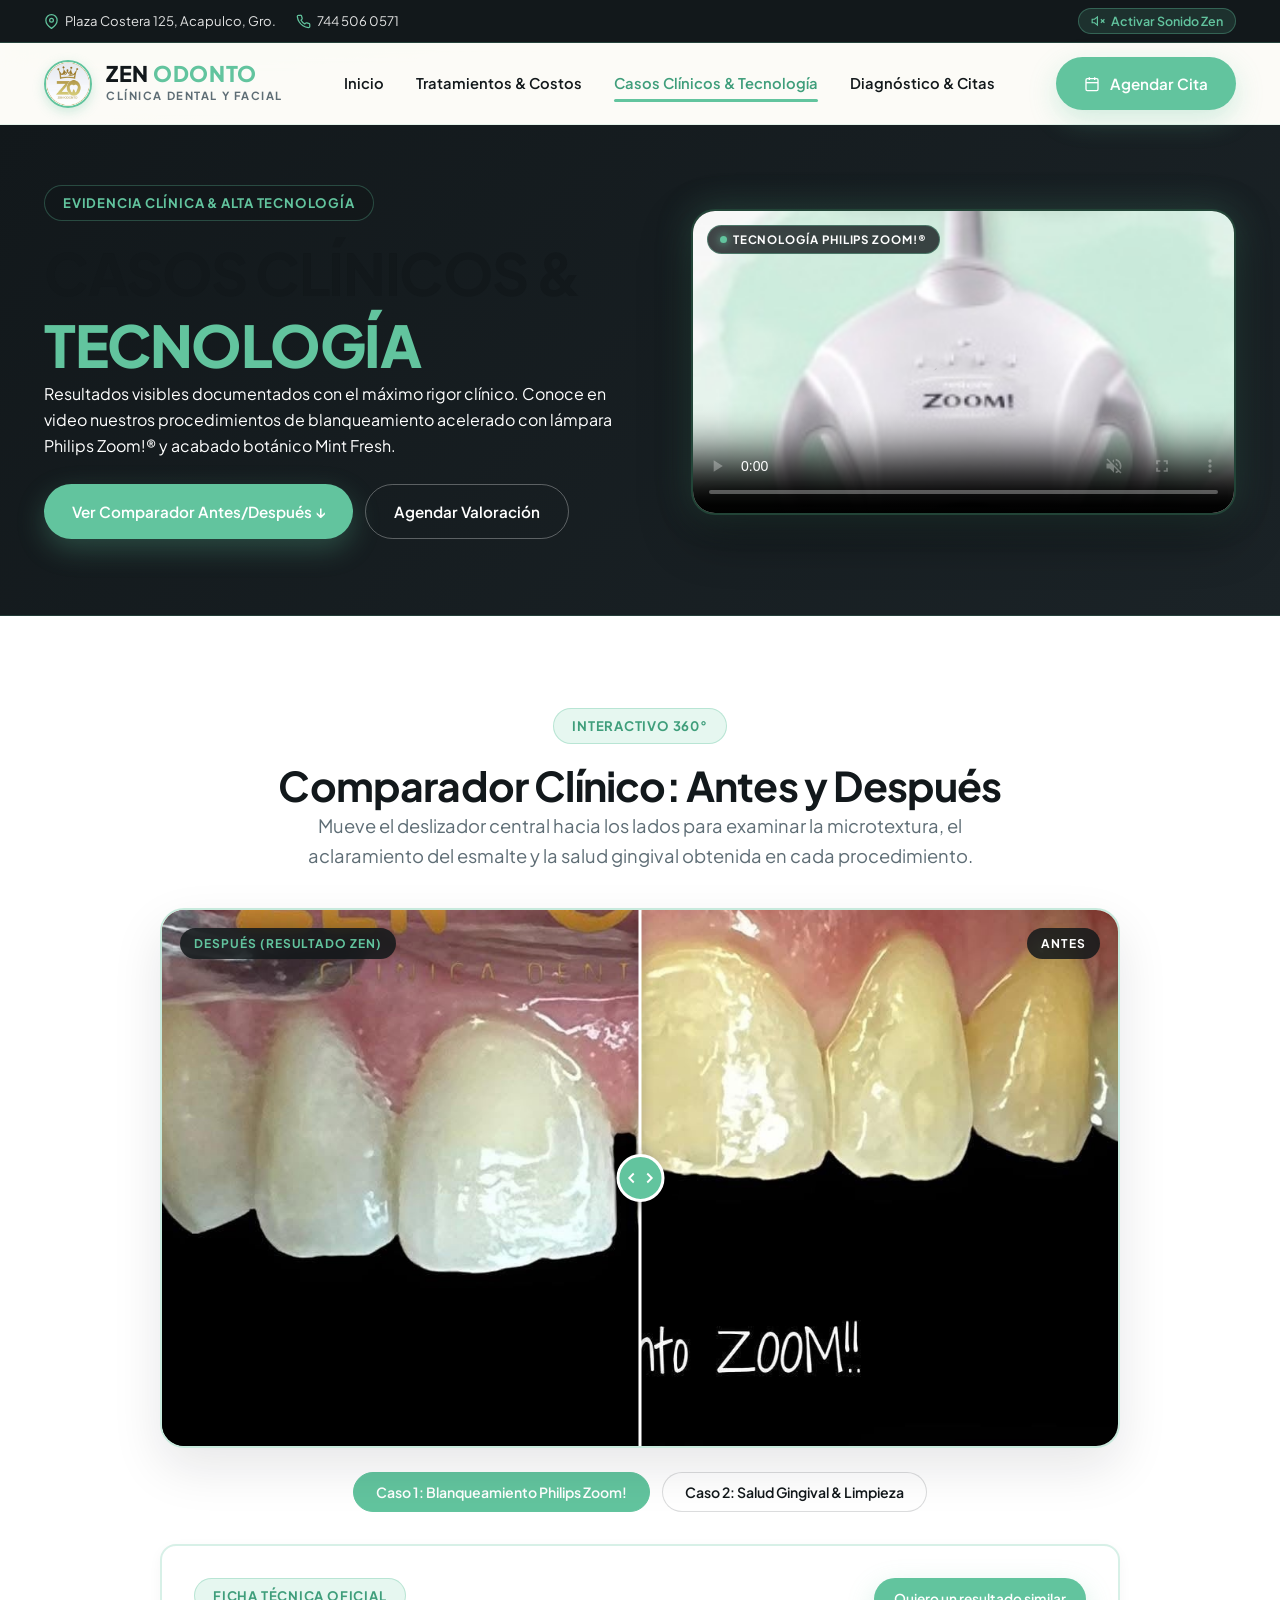
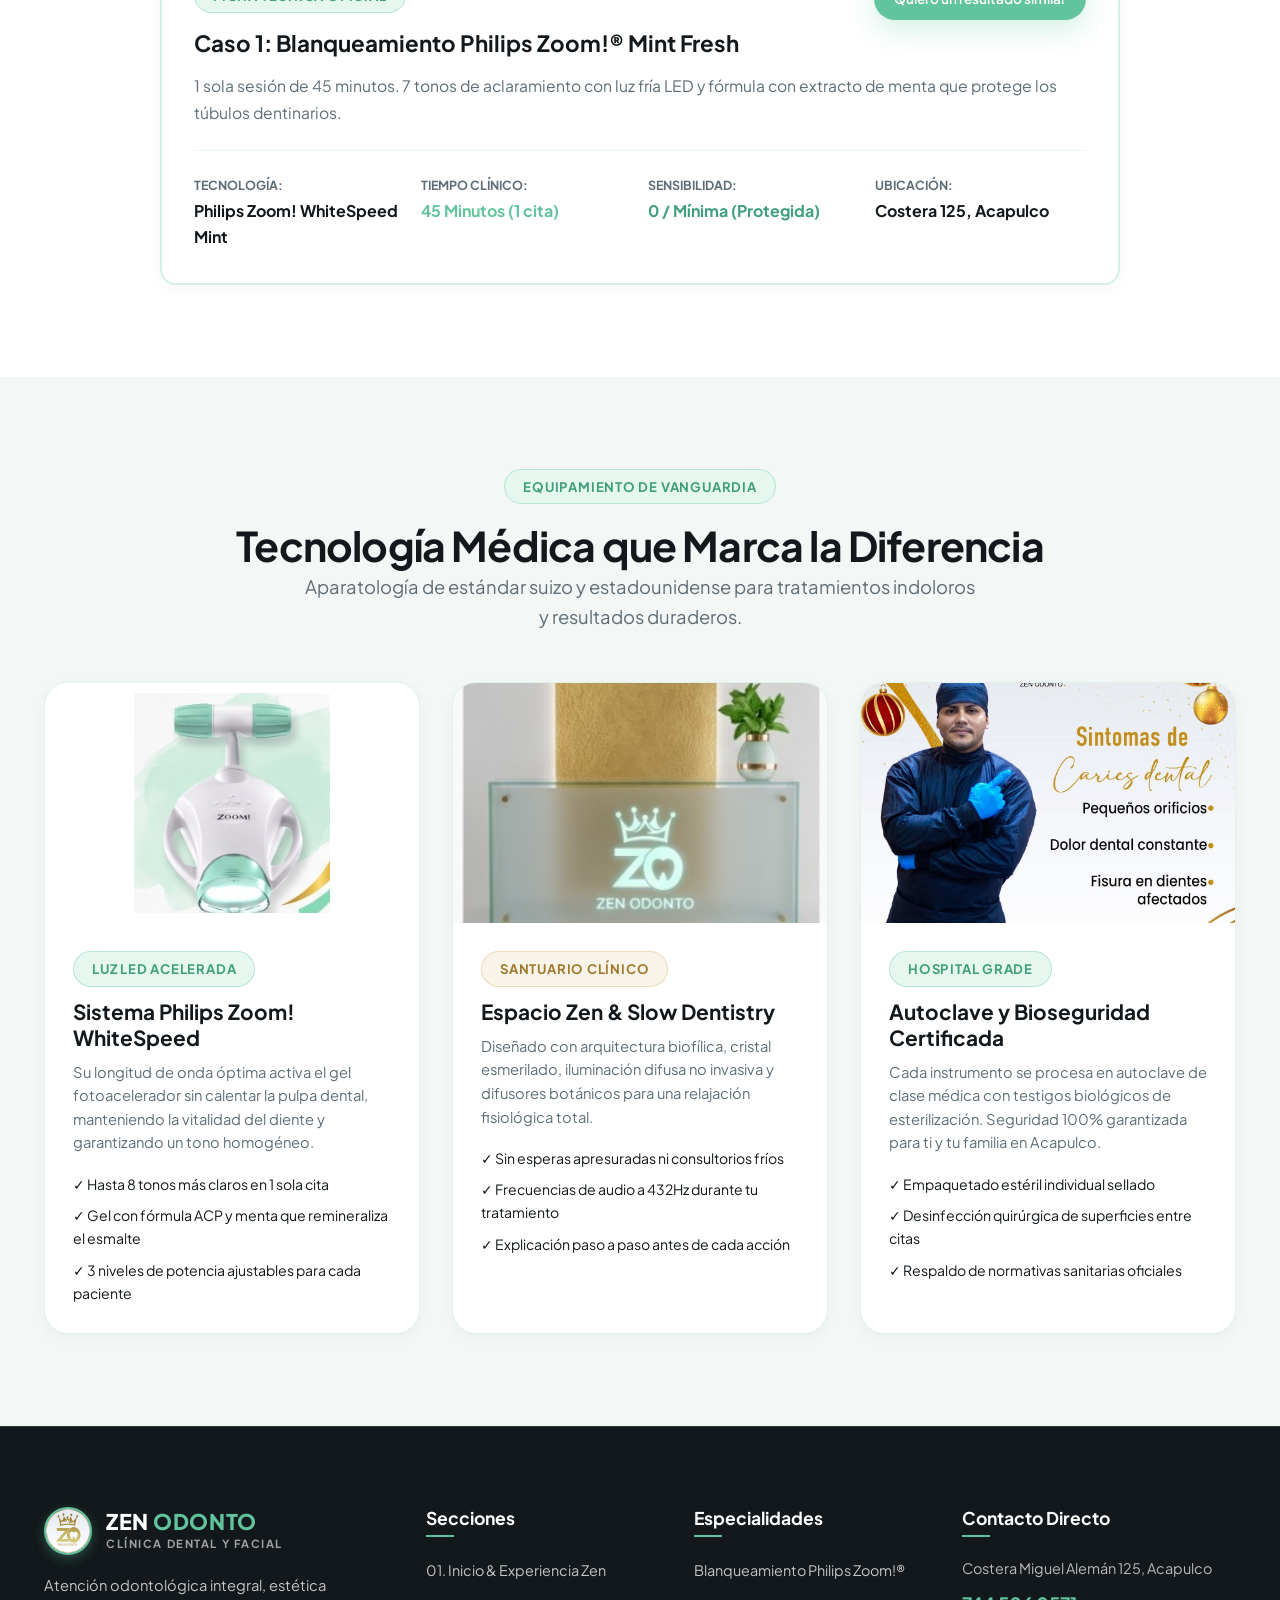
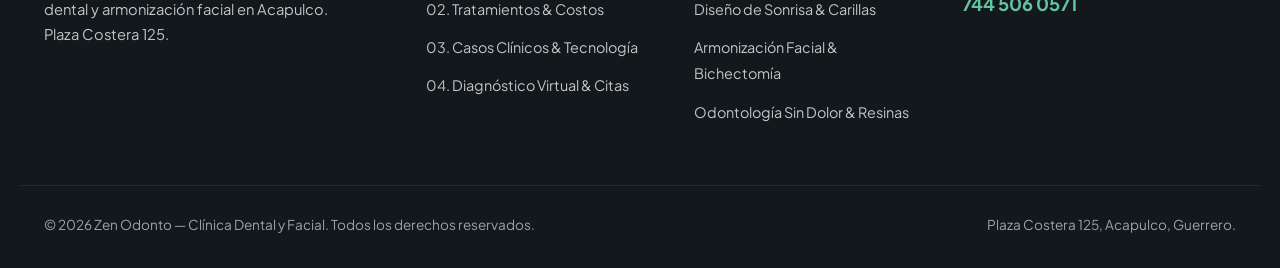
==== commit 0ed89b2a: "feat: add video headers with zen-odonto-2.mp4 in booking page and zen-odonto-3.mp4 in clinical cases" ====
--- a/casos-clinicos.html
+++ b/casos-clinicos.html
@@ -91,14 +91,32 @@
     </div>
   </aside>
 
-  <!-- PAGE BANNER -->
-  <section class="page-banner">
-    <div class="container page-banner-content">
-      <span class="zen-badge badge-dark">Evidencia Clínica & Alta Tecnología</span>
-      <h1 class="heading-xl">Casos Clínicos & Tecnología Zen</h1>
-      <p>
-        Resultados visibles documentados con el máximo rigor clínico. Explora los procedimientos de blanqueamiento con lámpara Philips Zoom!® y acabado botánico Mint Fresh.
-      </p>
+  <!-- PAGE BANNER CON VIDEO ZEN ODONTO 3 -->
+  <section class="page-banner-video">
+    <div class="container banner-video-grid">
+      <div class="page-banner-content">
+        <span class="zen-badge badge-dark">Evidencia Clínica & Alta Tecnología</span>
+        <h1 class="heading-xl">
+          CASOS CLÍNICOS & <span class="title-mint">TECNOLOGÍA</span>
+        </h1>
+        <p>
+          Resultados visibles documentados con el máximo rigor clínico. Conoce en video nuestros procedimientos de blanqueamiento acelerado con lámpara Philips Zoom!® y acabado botánico Mint Fresh.
+        </p>
+        <div style="margin-top: 24px; display: flex; gap: 12px; flex-wrap: wrap;">
+          <a href="#baSliderContainer" class="btn btn-mint">Ver Comparador Antes/Después ↓</a>
+          <a href="citas-contacto.html" class="btn btn-outline" style="color: #FFF; border-color: rgba(255,255,255,0.3);">Agendar Valoración</a>
+        </div>
+      </div>
+      <div class="banner-video-container">
+        <div class="video-live-tag">
+          <span class="video-live-dot"></span>
+          <span>TECNOLOGÍA PHILIPS ZOOM!®</span>
+        </div>
+        <video autoplay muted loop playsinline controls poster="assets/images/zoom-mint-lamp.jpg">
+          <source src="assets/videos/zen-odonto-3.mp4" type="video/mp4">
+          Tu navegador no soporta reproducción de video.
+        </video>
+      </div>
     </div>
   </section>
 
--- a/assets/css/styles.css
+++ b/assets/css/styles.css
@@ -672,6 +672,75 @@
   font-size: 1.15rem;
 }
 
+/* Video Header Banner */
+.page-banner-video {
+  background: linear-gradient(135deg, var(--pro-black) 0%, var(--black-surface) 100%);
+  color: #FFFFFF;
+  padding: 60px 0 76px;
+  position: relative;
+  overflow: hidden;
+  border-bottom: 1px solid rgba(98, 196, 158, 0.2);
+}
+
+.banner-video-grid {
+  display: grid;
+  grid-template-columns: 1.05fr 0.95fr;
+  align-items: center;
+  gap: 44px;
+  position: relative;
+  z-index: 2;
+}
+
+.banner-video-container {
+  position: relative;
+  border-radius: var(--radius-lg);
+  overflow: hidden;
+  box-shadow: 0 20px 50px rgba(0, 0, 0, 0.4), 0 0 35px rgba(98, 196, 158, 0.25);
+  border: 2px solid rgba(98, 196, 158, 0.35);
+  aspect-ratio: 16 / 9;
+  background: #000;
+}
+
+.banner-video-container video {
+  width: 100%;
+  height: 100%;
+  object-fit: cover;
+  display: block;
+}
+
+.video-live-tag {
+  position: absolute;
+  top: 14px;
+  left: 14px;
+  background: rgba(18, 24, 27, 0.8);
+  backdrop-filter: blur(8px);
+  color: #FFFFFF;
+  font-size: 0.72rem;
+  font-weight: 700;
+  letter-spacing: 0.08em;
+  padding: 4px 12px;
+  border-radius: var(--radius-pill);
+  display: flex;
+  align-items: center;
+  gap: 6px;
+  border: 1px solid rgba(98, 196, 158, 0.4);
+  z-index: 3;
+}
+
+.video-live-dot {
+  width: 7px;
+  height: 7px;
+  border-radius: 50%;
+  background: var(--clean-mint);
+  box-shadow: 0 0 8px var(--clean-mint);
+  animation: pulseDot 2s infinite;
+}
+
+@keyframes pulseDot {
+  0%, 100% { opacity: 1; transform: scale(1); }
+  50% { opacity: 0.4; transform: scale(0.85); }
+}
+
 /* ==========================================================================
    PHILOSOPHY & "EXPERIENCIA ZEN"
    ========================================================================== */
@@ -1583,7 +1652,8 @@
   .hero-grid,
   .calc-grid,
   .booking-grid,
-  .dr-feature-card {
+  .dr-feature-card,
+  .banner-video-grid {
     grid-template-columns: 1fr;
   }
 
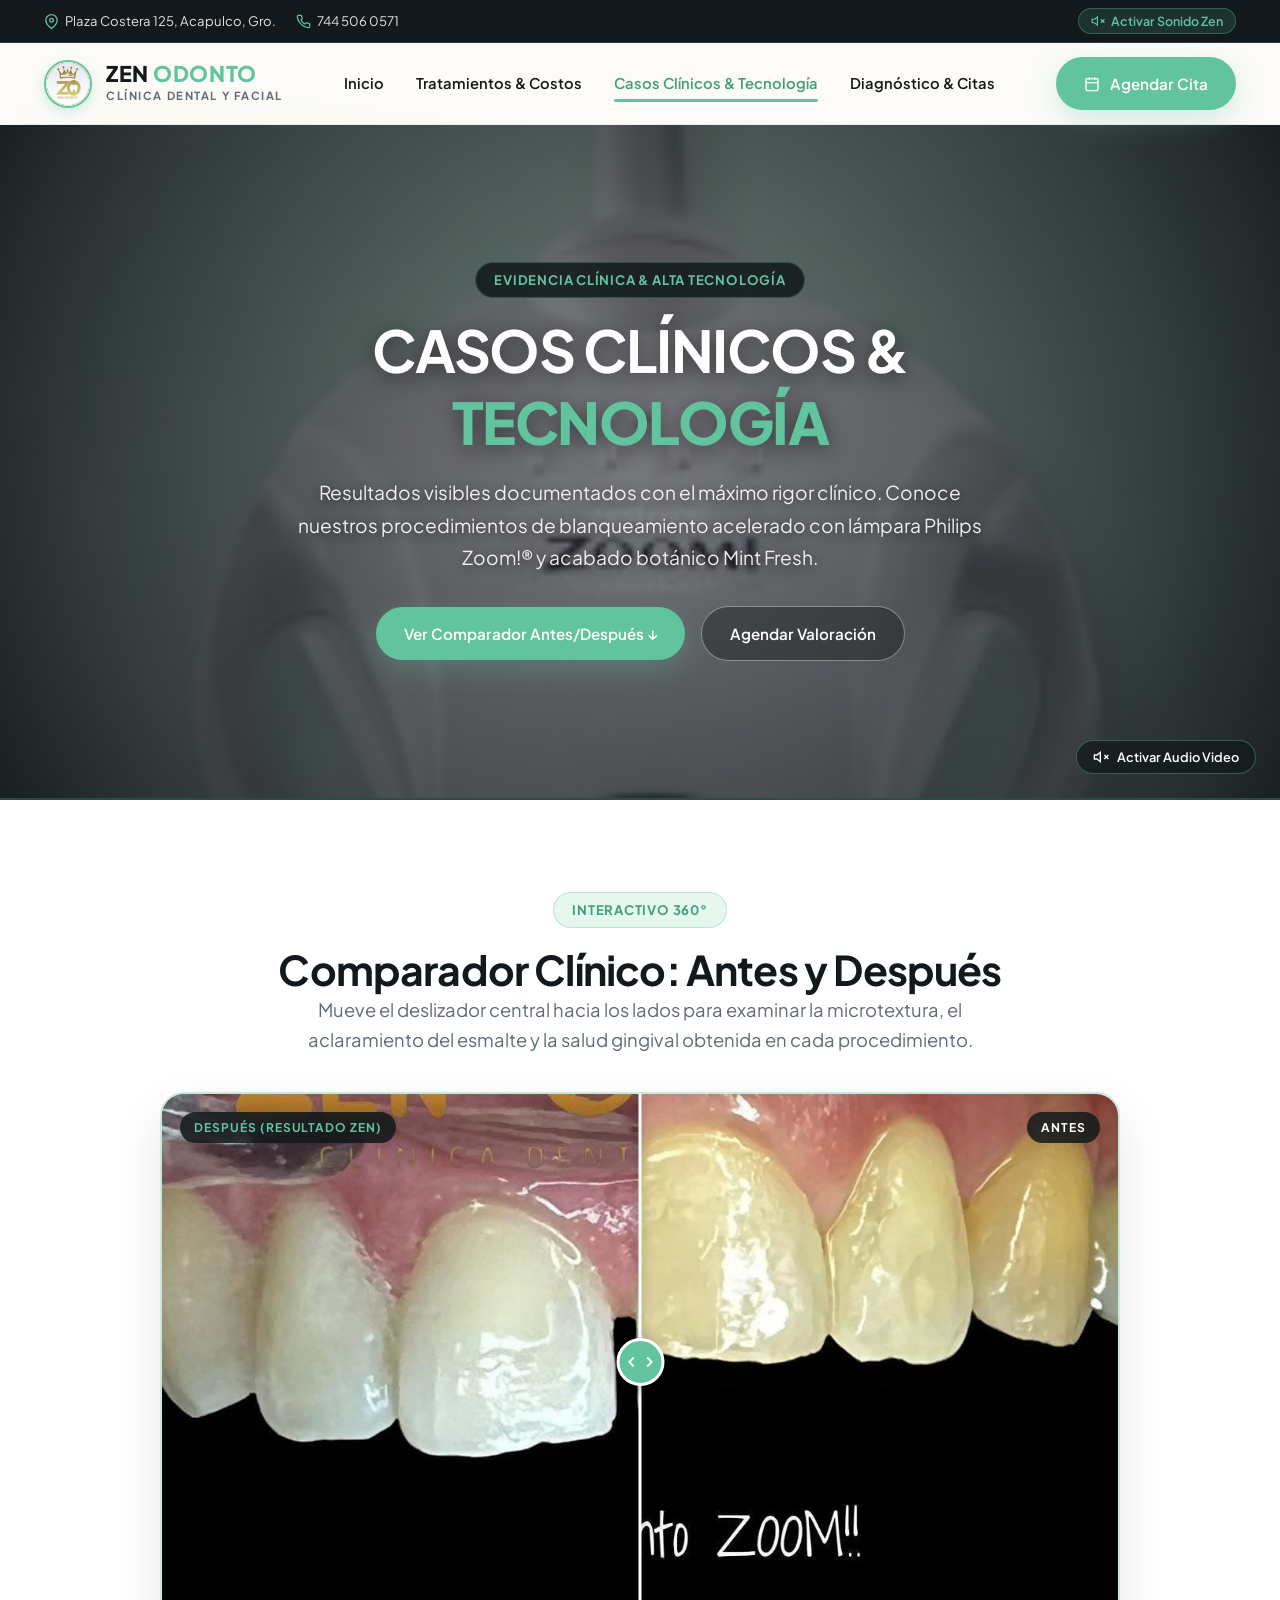
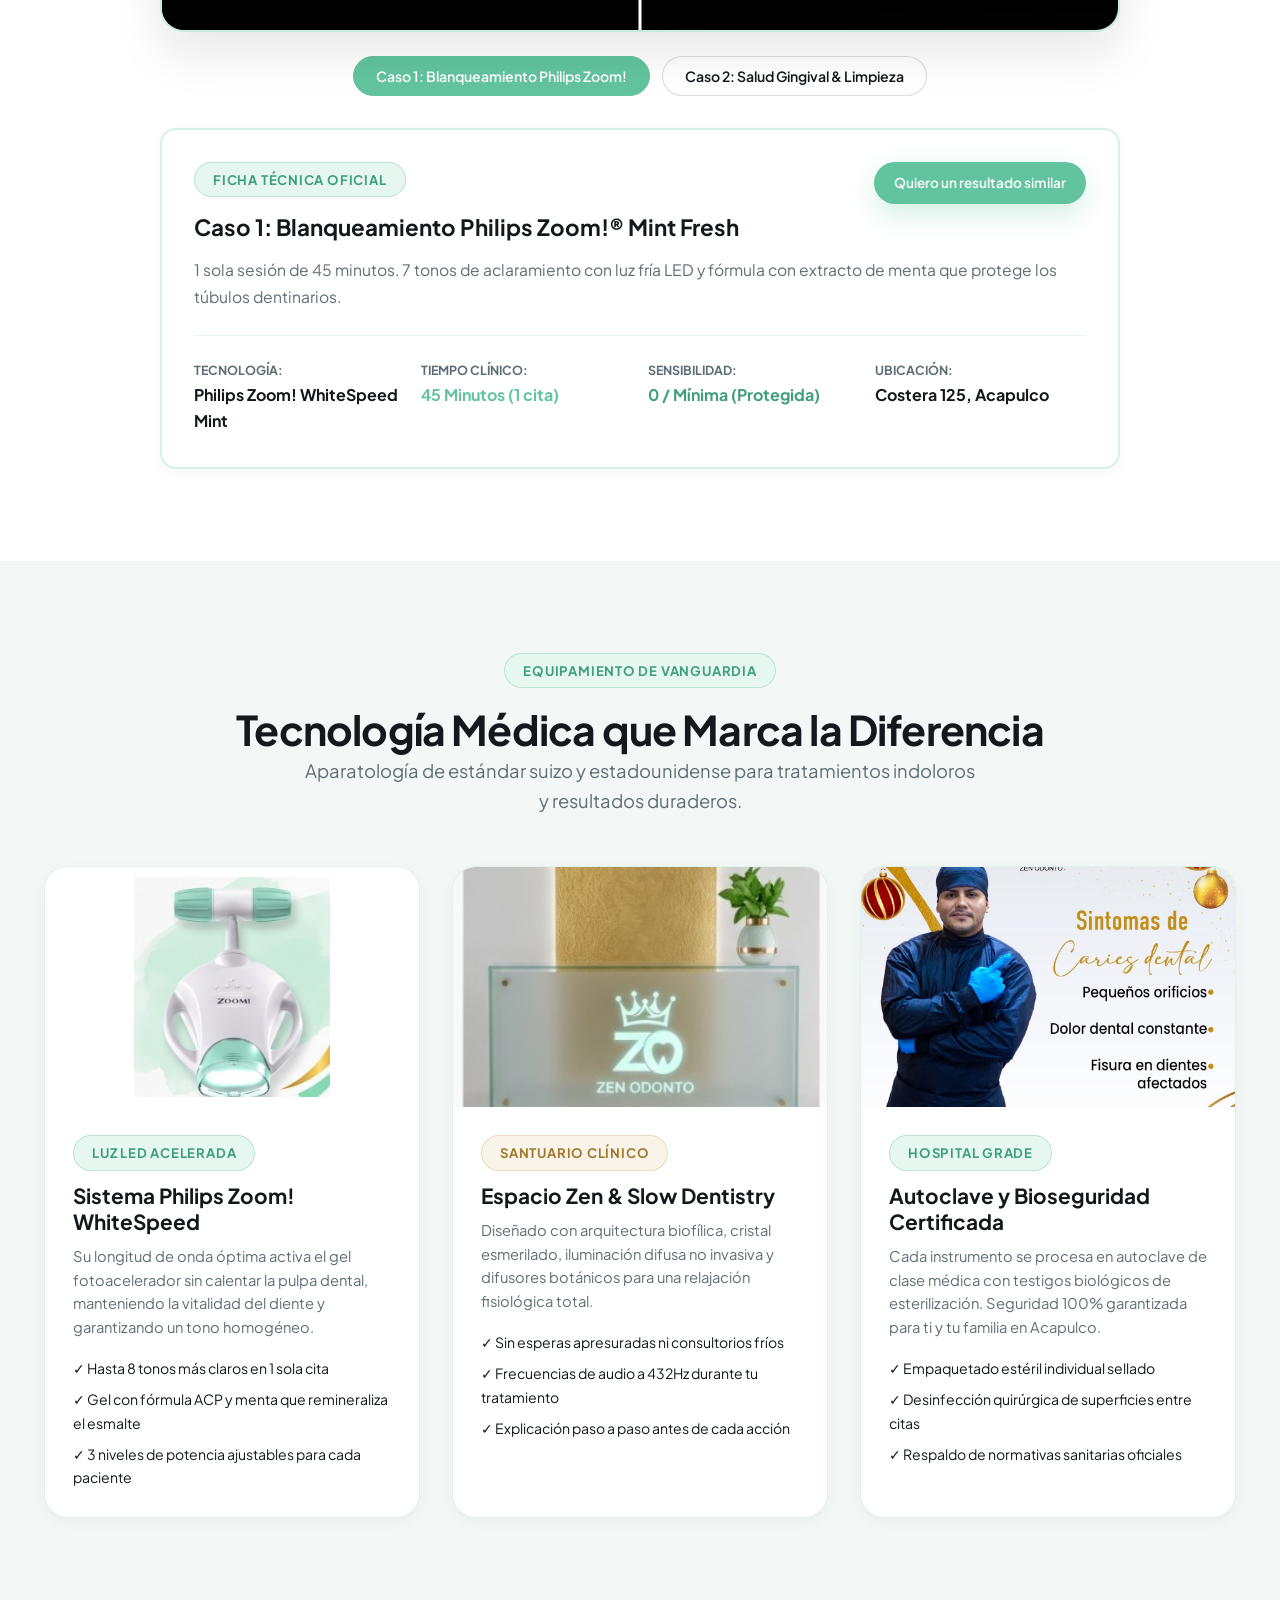
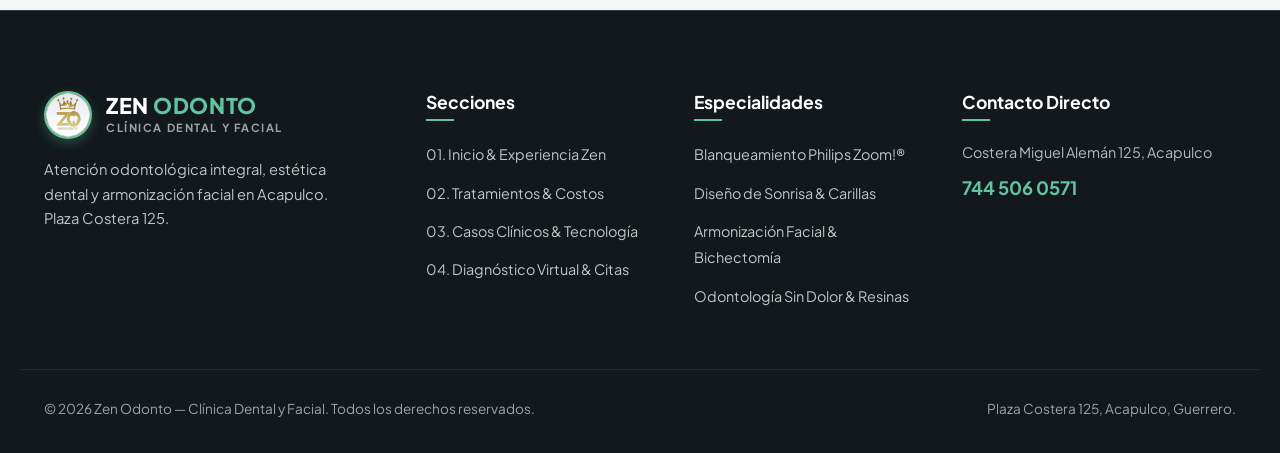
==== commit c3fe35bb: "feat: make video hero full screen covering 100% of header background in booking and clinical cases" ====
--- a/casos-clinicos.html
+++ b/casos-clinicos.html
@@ -91,33 +91,34 @@
     </div>
   </aside>
 
-  <!-- PAGE BANNER CON VIDEO ZEN ODONTO 3 -->
-  <section class="page-banner-video">
-    <div class="container banner-video-grid">
-      <div class="page-banner-content">
-        <span class="zen-badge badge-dark">Evidencia Clínica & Alta Tecnología</span>
-        <h1 class="heading-xl">
-          CASOS CLÍNICOS & <span class="title-mint">TECNOLOGÍA</span>
-        </h1>
-        <p>
-          Resultados visibles documentados con el máximo rigor clínico. Conoce en video nuestros procedimientos de blanqueamiento acelerado con lámpara Philips Zoom!® y acabado botánico Mint Fresh.
-        </p>
-        <div style="margin-top: 24px; display: flex; gap: 12px; flex-wrap: wrap;">
-          <a href="#baSliderContainer" class="btn btn-mint">Ver Comparador Antes/Después ↓</a>
-          <a href="citas-contacto.html" class="btn btn-outline" style="color: #FFF; border-color: rgba(255,255,255,0.3);">Agendar Valoración</a>
-        </div>
-      </div>
-      <div class="banner-video-container">
-        <div class="video-live-tag">
-          <span class="video-live-dot"></span>
-          <span>TECNOLOGÍA PHILIPS ZOOM!®</span>
-        </div>
-        <video autoplay muted loop playsinline controls poster="assets/images/zoom-mint-lamp.jpg">
-          <source src="assets/videos/zen-odonto-3.mp4" type="video/mp4">
-          Tu navegador no soporta reproducción de video.
-        </video>
-      </div>
-    </div>
+  <!-- FULL-SCREEN VIDEO HERO HEADER (VIDEO ZEN ODONTO 3) -->
+  <section class="full-video-hero">
+    <video class="full-video-hero-bg" autoplay muted loop playsinline poster="assets/images/zoom-mint-lamp.jpg" id="heroVideo3">
+      <source src="assets/videos/zen-odonto-3.mp4" type="video/mp4">
+      Tu navegador no soporta reproducción de video.
+    </video>
+    <div class="full-video-hero-overlay"></div>
+    <div class="full-video-hero-content">
+      <span class="zen-badge badge-dark">Evidencia Clínica & Alta Tecnología</span>
+      <h1 class="heading-xl">
+        CASOS CLÍNICOS & <span class="title-mint">TECNOLOGÍA</span>
+      </h1>
+      <p>
+        Resultados visibles documentados con el máximo rigor clínico. Conoce nuestros procedimientos de blanqueamiento acelerado con lámpara Philips Zoom!® y acabado botánico Mint Fresh.
+      </p>
+      <div class="full-video-cta-group">
+        <a href="#baSliderContainer" class="btn btn-mint">
+          <span>Ver Comparador Antes/Después ↓</span>
+        </a>
+        <a href="citas-contacto.html" class="btn btn-outline" style="color: #FFF; border-color: rgba(255,255,255,0.4); background: rgba(18,24,27,0.4); backdrop-filter: blur(8px);">
+          <span>Agendar Valoración</span>
+        </a>
+      </div>
+    </div>
+    <button class="video-audio-floating-btn" onclick="toggleHeroMute('heroVideo3', this)">
+      <svg width="16" height="16" viewBox="0 0 24 24" fill="none" stroke="currentColor" stroke-width="2"><path d="M11 5L6 9H2v6h4l5 4V5z"/><line x1="23" y1="9" x2="17" y2="15"/><line x1="17" y1="9" x2="23" y2="15"/></svg>
+      <span>Activar Audio Video</span>
+    </button>
   </section>
 
   <!-- SECCIÓN INTERACTIVA ANTES / DESPUÉS -->
--- a/assets/css/styles.css
+++ b/assets/css/styles.css
@@ -672,73 +672,96 @@
   font-size: 1.15rem;
 }
 
-/* Video Header Banner */
-.page-banner-video {
-  background: linear-gradient(135deg, var(--pro-black) 0%, var(--black-surface) 100%);
-  color: #FFFFFF;
-  padding: 60px 0 76px;
+/* Full-Screen Video Hero Header */
+.full-video-hero {
   position: relative;
+  width: 100%;
+  min-height: 75vh;
+  min-height: 75dvh;
+  display: flex;
+  align-items: center;
+  justify-content: center;
   overflow: hidden;
-  border-bottom: 1px solid rgba(98, 196, 158, 0.2);
-}
-
-.banner-video-grid {
-  display: grid;
-  grid-template-columns: 1.05fr 0.95fr;
-  align-items: center;
-  gap: 44px;
-  position: relative;
-  z-index: 2;
-}
-
-.banner-video-container {
-  position: relative;
-  border-radius: var(--radius-lg);
-  overflow: hidden;
-  box-shadow: 0 20px 50px rgba(0, 0, 0, 0.4), 0 0 35px rgba(98, 196, 158, 0.25);
-  border: 2px solid rgba(98, 196, 158, 0.35);
-  aspect-ratio: 16 / 9;
-  background: #000;
-}
-
-.banner-video-container video {
+  background: var(--pro-black);
+  border-bottom: 2px solid rgba(98, 196, 158, 0.3);
+}
+
+.full-video-hero-bg {
+  position: absolute;
+  top: 0;
+  left: 0;
   width: 100%;
   height: 100%;
   object-fit: cover;
-  display: block;
-}
-
-.video-live-tag {
+  z-index: 1;
+  filter: brightness(0.85);
+}
+
+.full-video-hero-overlay {
   position: absolute;
-  top: 14px;
-  left: 14px;
-  background: rgba(18, 24, 27, 0.8);
+  inset: 0;
+  background: radial-gradient(circle at center, rgba(18, 24, 27, 0.4) 0%, rgba(18, 24, 27, 0.8) 75%, rgba(18, 24, 27, 0.96) 100%);
+  z-index: 2;
+  pointer-events: none;
+}
+
+.full-video-hero-content {
+  position: relative;
+  z-index: 3;
+  width: 100%;
+  max-width: 920px;
+  margin: 0 auto;
+  text-align: center;
+  padding: 80px 24px;
+  color: #FFFFFF;
+}
+
+.full-video-hero-content h1 {
+  color: #FFFFFF;
+  margin-bottom: 18px;
+  text-shadow: 0 4px 20px rgba(0, 0, 0, 0.5);
+}
+
+.full-video-hero-content p {
+  color: rgba(255, 255, 255, 0.9);
+  font-size: 1.2rem;
+  line-height: 1.7;
+  max-width: 720px;
+  margin: 0 auto 32px;
+  text-shadow: 0 2px 10px rgba(0, 0, 0, 0.5);
+}
+
+.full-video-cta-group {
+  display: flex;
+  justify-content: center;
+  align-items: center;
+  gap: 16px;
+  flex-wrap: wrap;
+}
+
+.video-audio-floating-btn {
+  position: absolute;
+  bottom: 24px;
+  right: 24px;
+  z-index: 4;
+  background: rgba(18, 24, 27, 0.75);
   backdrop-filter: blur(8px);
-  color: #FFFFFF;
-  font-size: 0.72rem;
-  font-weight: 700;
-  letter-spacing: 0.08em;
-  padding: 4px 12px;
+  border: 1px solid rgba(98, 196, 158, 0.4);
+  color: #FFFFFF;
+  padding: 8px 16px;
   border-radius: var(--radius-pill);
-  display: flex;
-  align-items: center;
-  gap: 6px;
-  border: 1px solid rgba(98, 196, 158, 0.4);
-  z-index: 3;
-}
-
-.video-live-dot {
-  width: 7px;
-  height: 7px;
-  border-radius: 50%;
+  font-size: 0.8rem;
+  font-weight: 600;
+  cursor: pointer;
+  display: flex;
+  align-items: center;
+  gap: 8px;
+  transition: var(--transition);
+}
+
+.video-audio-floating-btn:hover {
   background: var(--clean-mint);
-  box-shadow: 0 0 8px var(--clean-mint);
-  animation: pulseDot 2s infinite;
-}
-
-@keyframes pulseDot {
-  0%, 100% { opacity: 1; transform: scale(1); }
-  50% { opacity: 0.4; transform: scale(0.85); }
+  color: #FFFFFF;
 }
 
 /* ==========================================================================
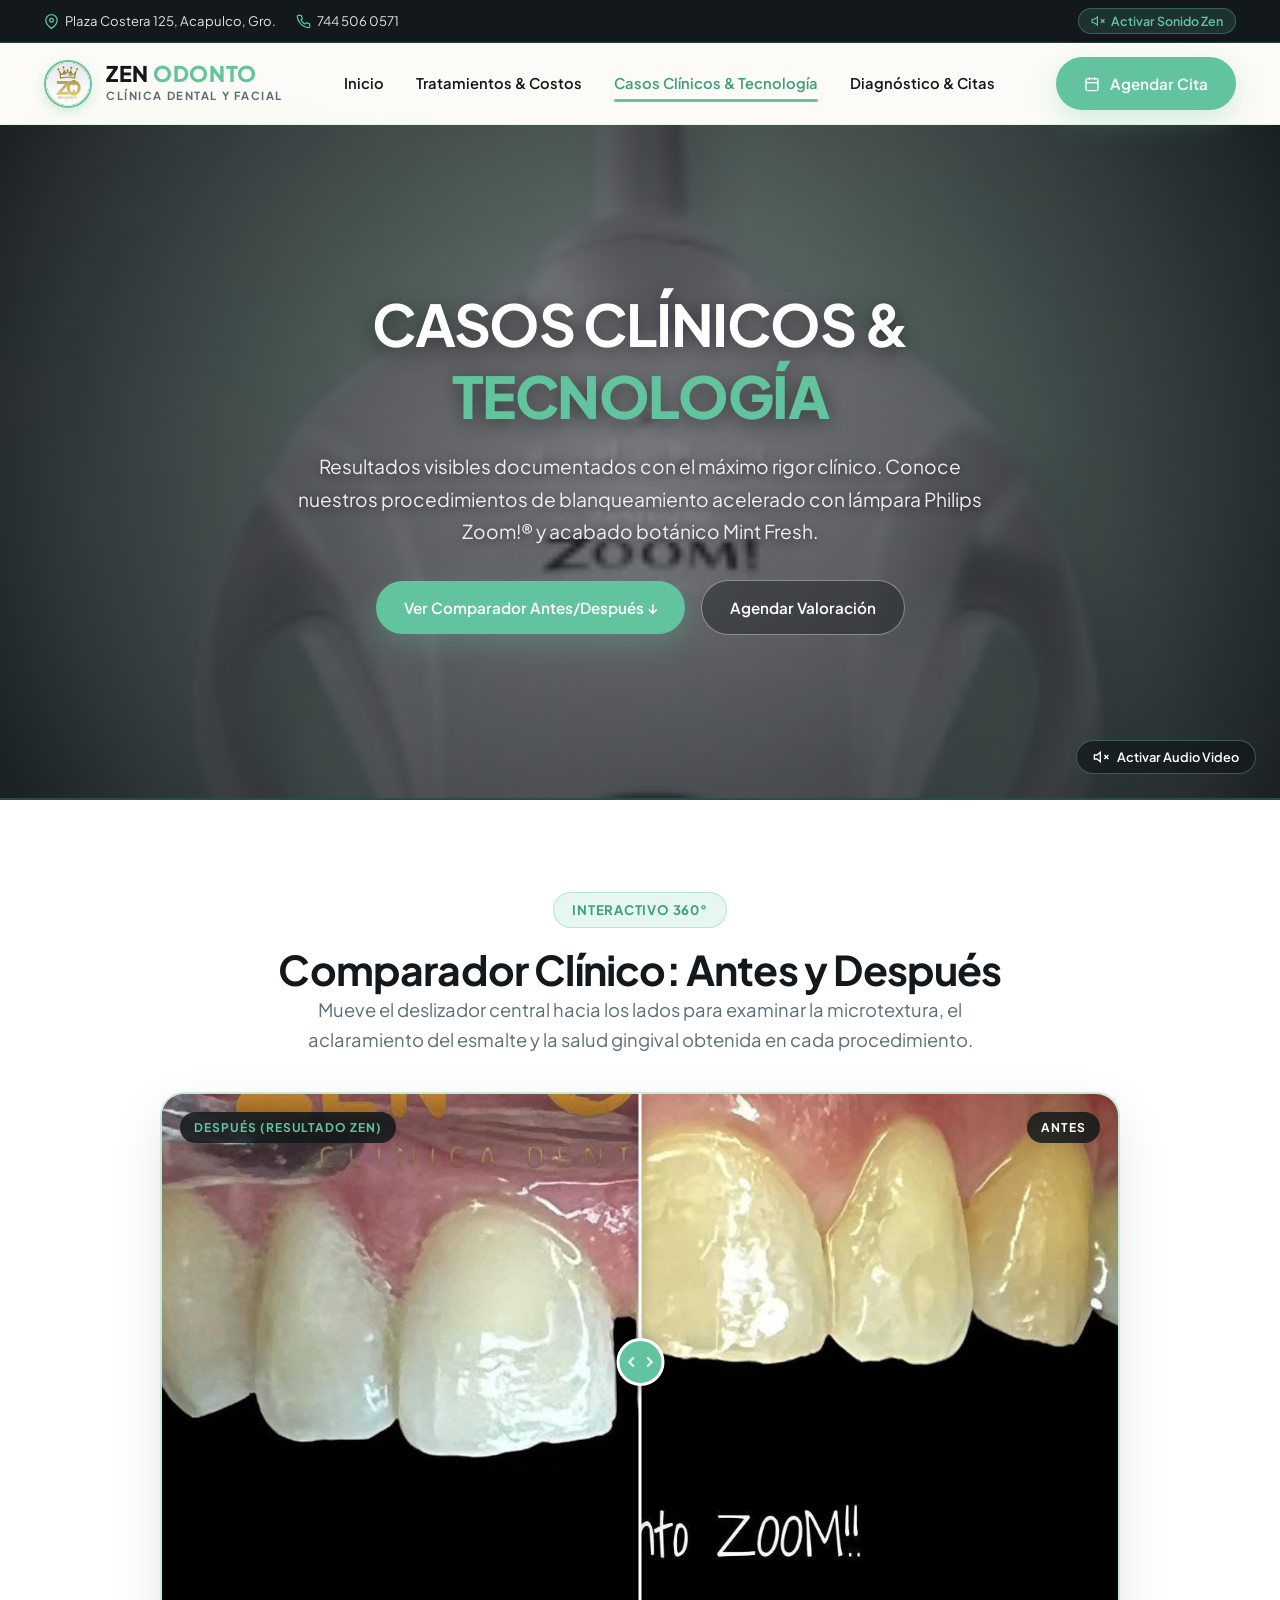
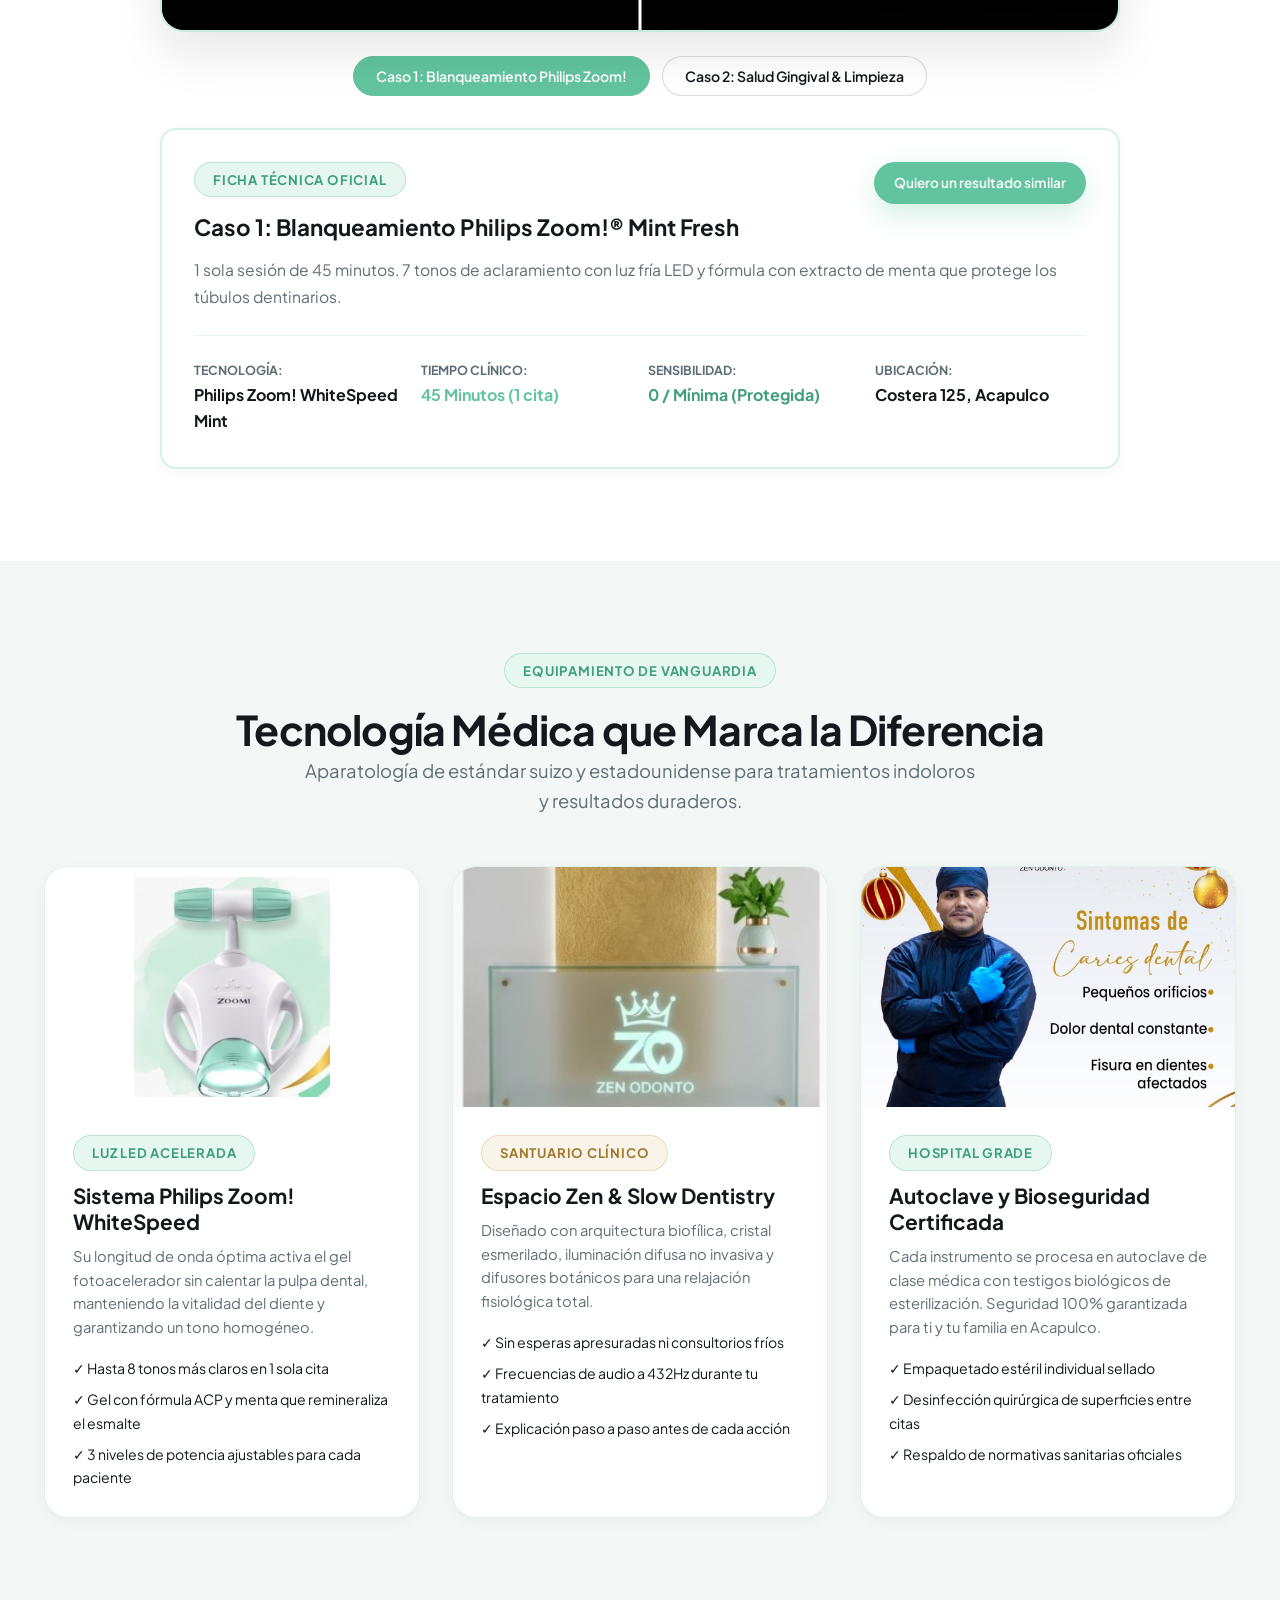
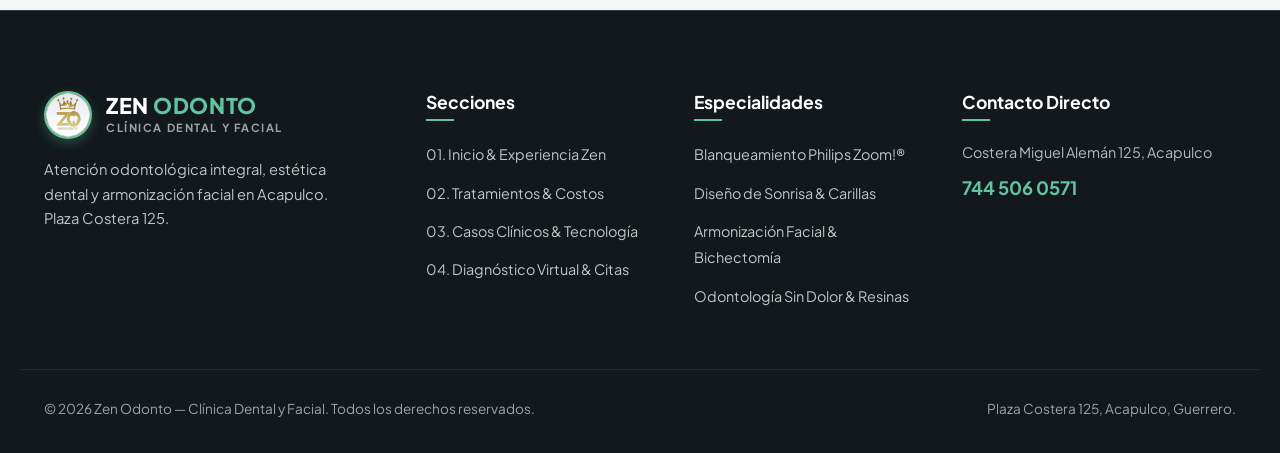
==== commit 84aa341d: "fix: remove top badge pill from full-screen video hero in casos-clinicos and citas-contacto" ====
--- a/casos-clinicos.html
+++ b/casos-clinicos.html
@@ -99,7 +99,6 @@
     </video>
     <div class="full-video-hero-overlay"></div>
     <div class="full-video-hero-content">
-      <span class="zen-badge badge-dark">Evidencia Clínica & Alta Tecnología</span>
       <h1 class="heading-xl">
         CASOS CLÍNICOS & <span class="title-mint">TECNOLOGÍA</span>
       </h1>
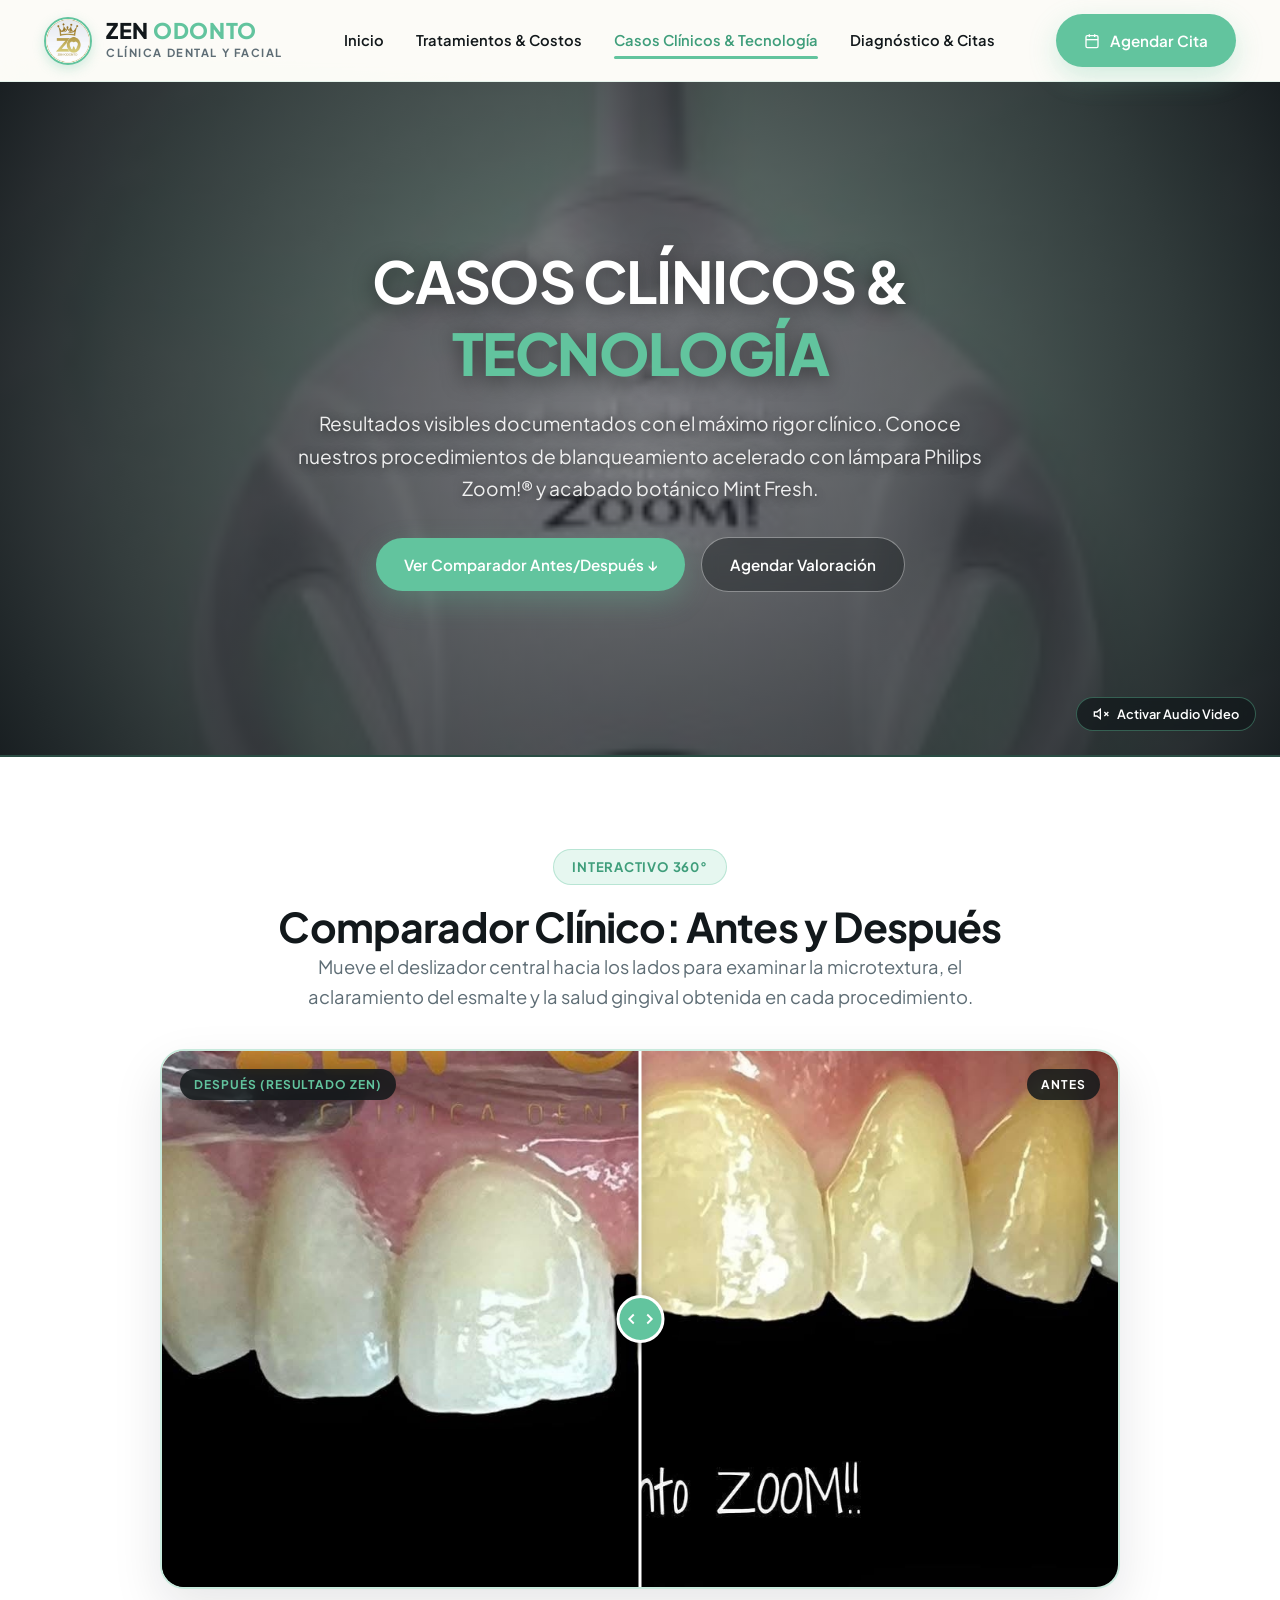
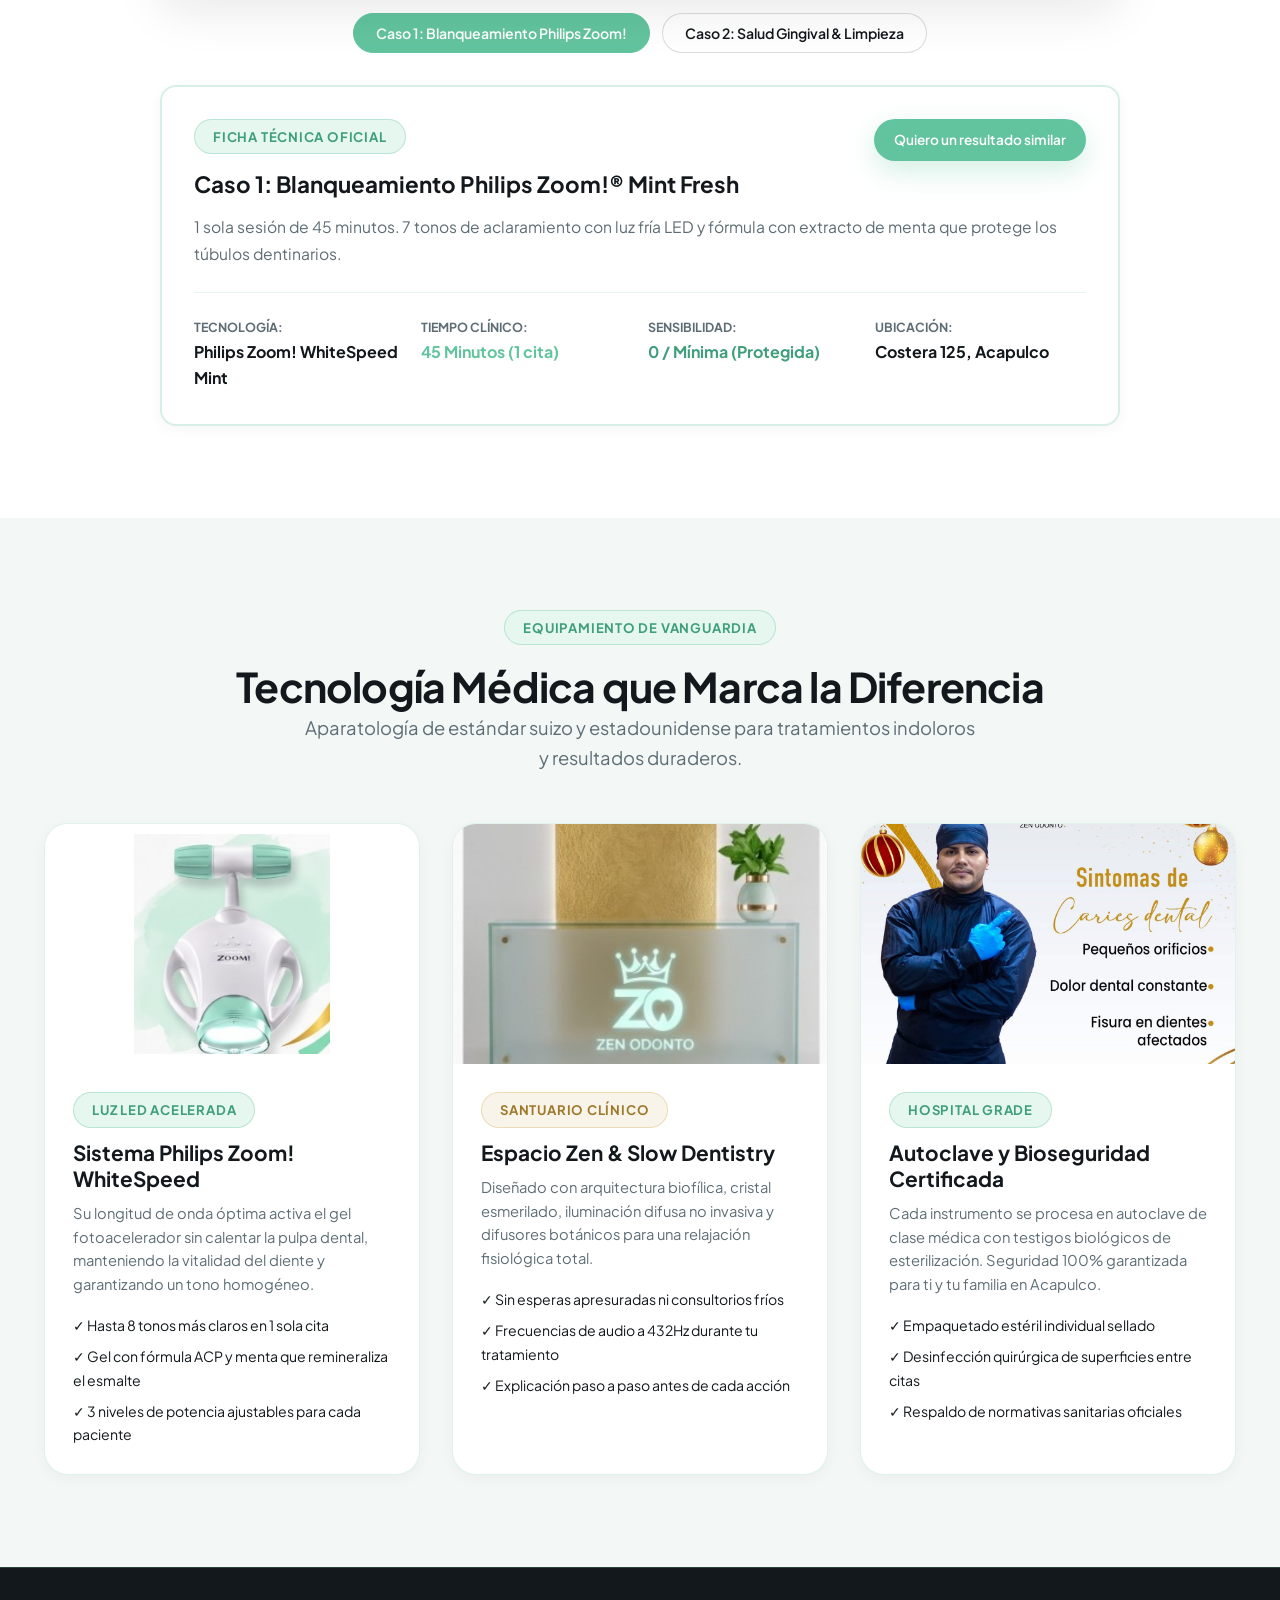
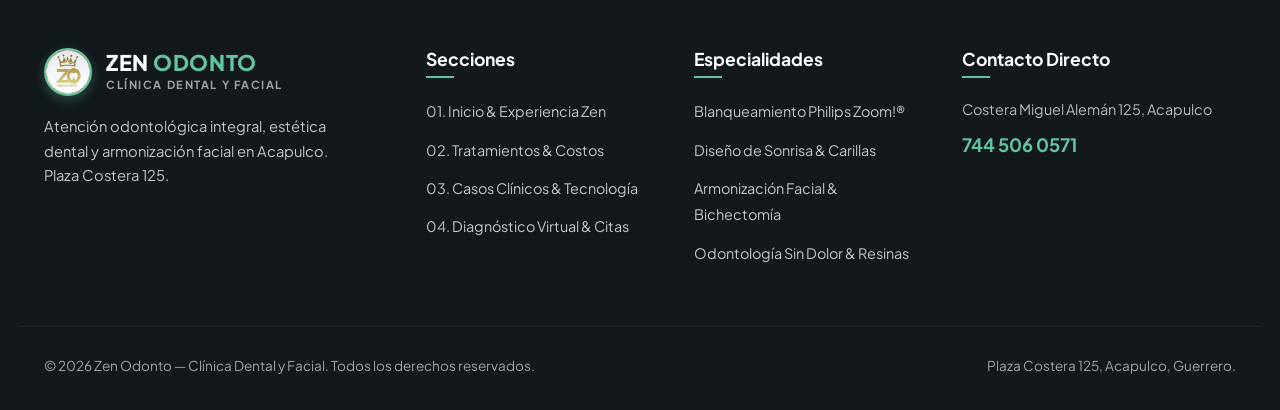
==== commit 6baacb37: "Eliminar barra superior de direccion en todas las paginas" ====
--- a/casos-clinicos.html
+++ b/casos-clinicos.html
@@ -14,26 +14,6 @@
   <link rel="icon" type="image/jpeg" href="assets/images/logo.jpg">
 </head>
 <body>
-
-  <!-- Top Announcement Bar -->
-  <div class="top-notice-bar">
-    <div class="container top-notice-content">
-      <div class="notice-items">
-        <div class="notice-item">
-          <svg width="15" height="15" viewBox="0 0 24 24" fill="none" stroke="currentColor" stroke-width="2"><path d="M21 10c0 7-9 13-9 13s-9-6-9-13a9 9 0 0 1 18 0z"/><circle cx="12" cy="10" r="3"/></svg>
-          <span>Plaza Costera 125, Acapulco, Gro.</span>
-        </div>
-        <div class="notice-item">
-          <svg width="15" height="15" viewBox="0 0 24 24" fill="none" stroke="currentColor" stroke-width="2"><path d="M22 16.92v3a2 2 0 0 1-2.18 2 19.79 19.79 0 0 1-8.63-3.07 19.5 19.5 0 0 1-6-6 19.79 19.79 0 0 1-3.07-8.67A2 2 0 0 1 4.11 2h3a2 2 0 0 1 2 1.72 12.84 12.84 0 0 0 .7 2.81 2 2 0 0 1-.45 2.11L8.09 9.91a16 16 0 0 0 6 6l1.27-1.27a2 2 0 0 1 2.11-.45 12.84 12.84 0 0 0 2.81.7A2 2 0 0 1 22 16.92z"/></svg>
-          <a href="tel:7445060571">744 506 0571</a>
-        </div>
-      </div>
-      <button class="notice-sound-toggle" id="zenSoundToggle" title="Activa frecuencias relajantes a 432Hz">
-        <svg width="14" height="14" viewBox="0 0 24 24" fill="none" stroke="currentColor" stroke-width="2"><path d="M11 5L6 9H2v6h4l5 4V5z"/><line x1="23" y1="9" x2="17" y2="15"/><line x1="17" y1="9" x2="23" y2="15"/></svg>
-        <span>Activar Sonido Zen</span>
-      </button>
-    </div>
-  </div>
 
   <!-- Navigation Bar -->
   <header class="site-navbar">
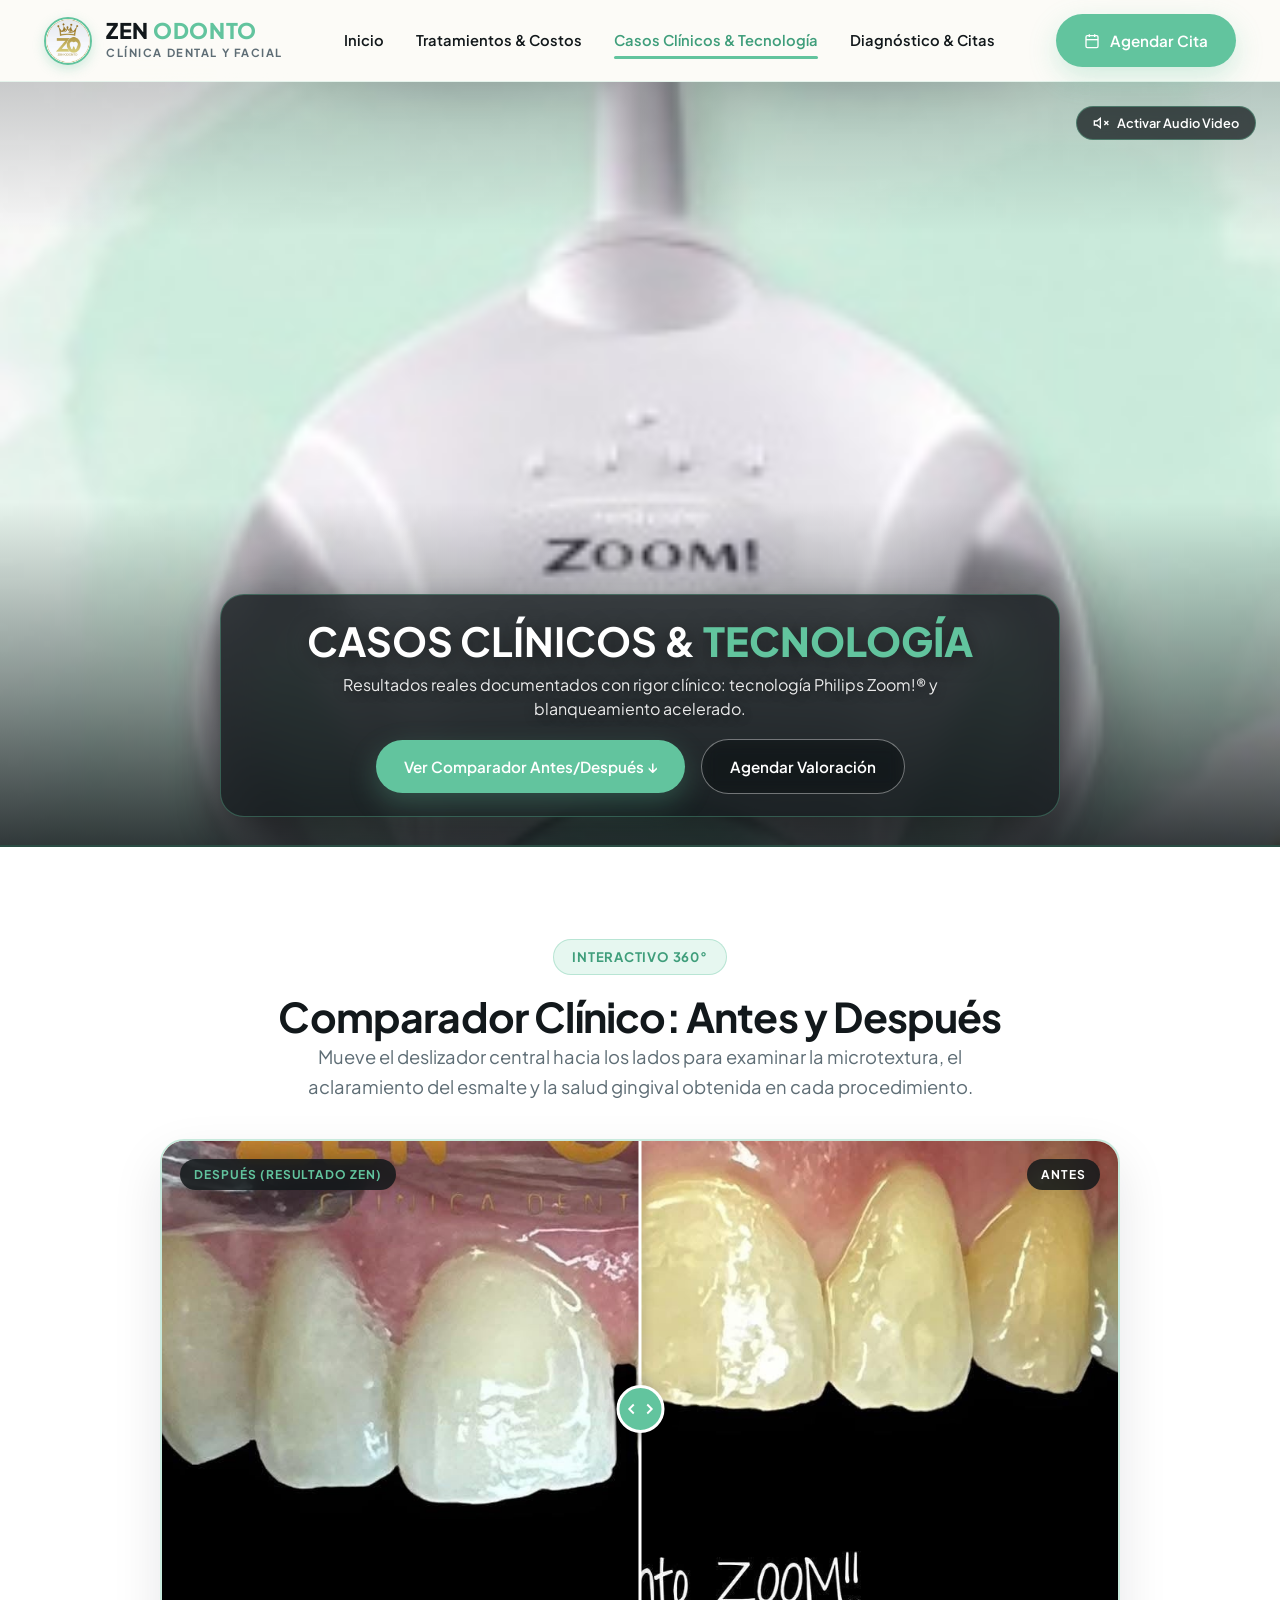
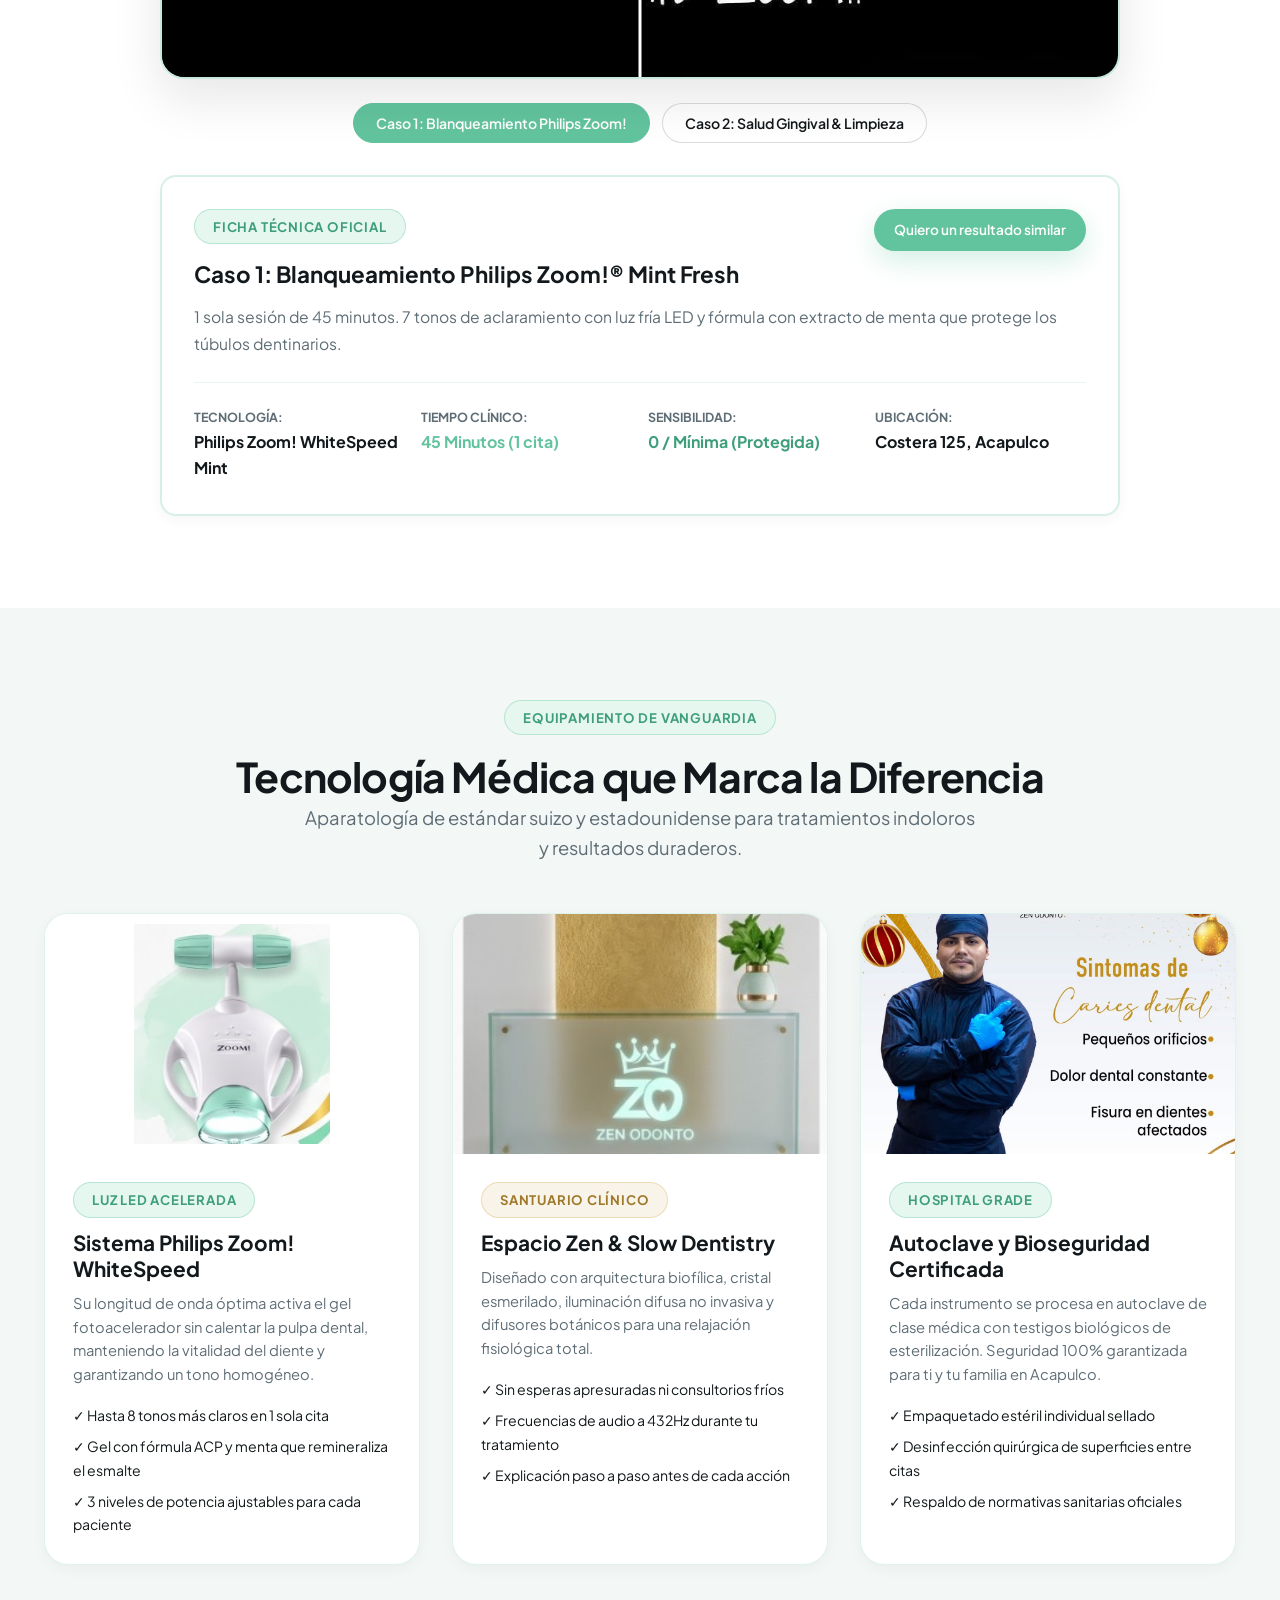
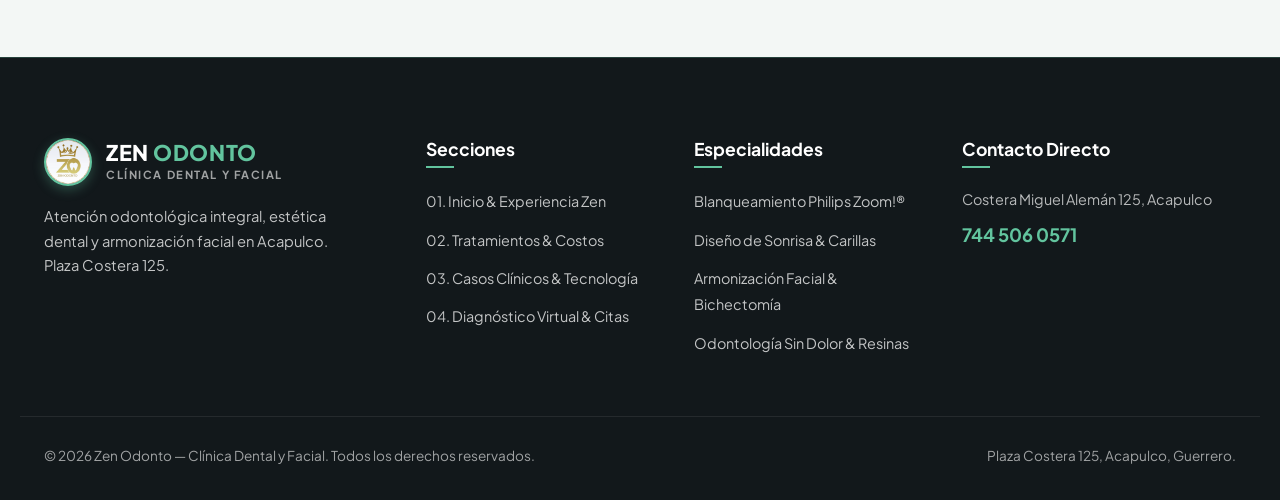
==== commit 11833c81: "Acomodar texto abajo y mantener brillo original en video de casos clinicos" ====
--- a/casos-clinicos.html
+++ b/casos-clinicos.html
@@ -72,18 +72,18 @@
   </aside>
 
   <!-- FULL-SCREEN VIDEO HERO HEADER (VIDEO ZEN ODONTO 3) -->
-  <section class="full-video-hero">
+  <section class="full-video-hero hero-casos-custom">
     <video class="full-video-hero-bg" autoplay muted loop playsinline poster="assets/images/zoom-mint-lamp.jpg" id="heroVideo3">
       <source src="assets/videos/zen-odonto-3.mp4" type="video/mp4">
       Tu navegador no soporta reproducción de video.
     </video>
     <div class="full-video-hero-overlay"></div>
-    <div class="full-video-hero-content">
-      <h1 class="heading-xl">
+    <div class="full-video-hero-content casos-hero-dock">
+      <h1>
         CASOS CLÍNICOS & <span class="title-mint">TECNOLOGÍA</span>
       </h1>
       <p>
-        Resultados visibles documentados con el máximo rigor clínico. Conoce nuestros procedimientos de blanqueamiento acelerado con lámpara Philips Zoom!® y acabado botánico Mint Fresh.
+        Resultados reales documentados con rigor clínico: tecnología Philips Zoom!® y blanqueamiento acelerado.
       </p>
       <div class="full-video-cta-group">
         <a href="#baSliderContainer" class="btn btn-mint">
--- a/assets/css/styles.css
+++ b/assets/css/styles.css
@@ -764,6 +764,80 @@
   color: #FFFFFF;
 }
 
+/* Custom Header for Casos Clínicos: Video 100% visible, natural brightness and dock at bottom */
+.hero-casos-custom {
+  min-height: 85vh;
+  min-height: 85dvh;
+  display: flex;
+  align-items: flex-end;
+  justify-content: center;
+  padding-bottom: 28px;
+}
+
+.hero-casos-custom .full-video-hero-bg {
+  filter: none !important; /* Brillo original natural, sin oscurecer */
+}
+
+.hero-casos-custom .full-video-hero-overlay {
+  /* Centro despejado y transparente para lucir el letrero y video sin capas oscuras */
+  background: linear-gradient(
+    to bottom,
+    rgba(18, 24, 27, 0.2) 0%,
+    transparent 20%,
+    transparent 55%,
+    rgba(18, 24, 27, 0.45) 80%,
+    rgba(18, 24, 27, 0.85) 100%
+  ) !important;
+}
+
+.hero-casos-custom .casos-hero-dock {
+  background: rgba(18, 24, 27, 0.76);
+  backdrop-filter: blur(14px);
+  -webkit-backdrop-filter: blur(14px);
+  border: 1px solid rgba(98, 196, 158, 0.35);
+  border-radius: var(--radius-lg);
+  padding: 22px 30px;
+  max-width: 840px;
+  margin: 0 auto;
+  box-shadow: 0 16px 40px rgba(0, 0, 0, 0.45);
+}
+
+.hero-casos-custom .casos-hero-dock h1 {
+  font-size: clamp(1.8rem, 3.2vw, 2.5rem);
+  margin-bottom: 8px;
+  line-height: 1.2;
+}
+
+.hero-casos-custom .casos-hero-dock p {
+  font-size: 1rem;
+  line-height: 1.5;
+  margin-bottom: 18px;
+  max-width: 680px;
+}
+
+.hero-casos-custom .video-audio-floating-btn {
+  top: 24px;
+  bottom: auto;
+  right: 24px;
+}
+
+@media (max-width: 768px) {
+  .hero-casos-custom {
+    min-height: 80vh;
+    padding-bottom: 16px;
+    padding-left: 12px;
+    padding-right: 12px;
+  }
+  .hero-casos-custom .casos-hero-dock {
+    padding: 16px 18px;
+  }
+  .hero-casos-custom .video-audio-floating-btn {
+    top: 16px;
+    right: 16px;
+  }
+}
+
+
 /* ==========================================================================
    PHILOSOPHY & "EXPERIENCIA ZEN"
    ========================================================================== */
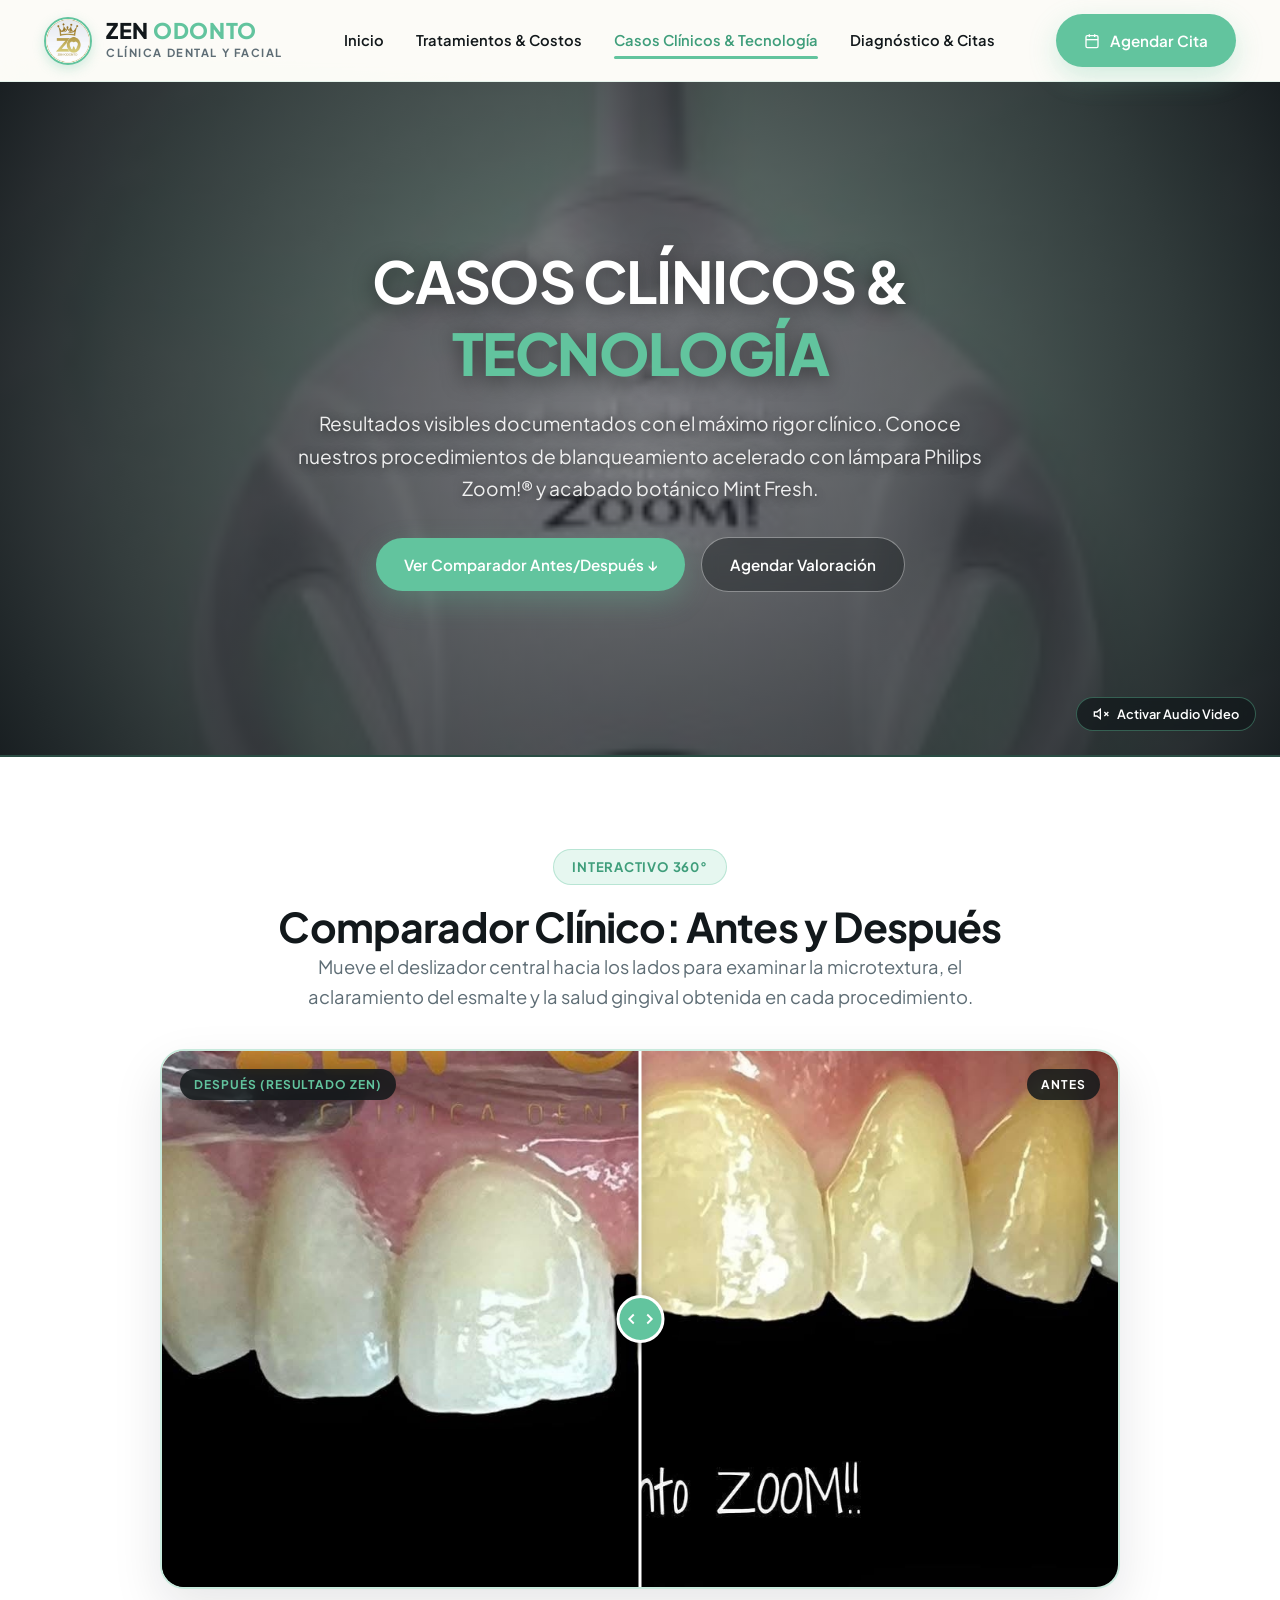
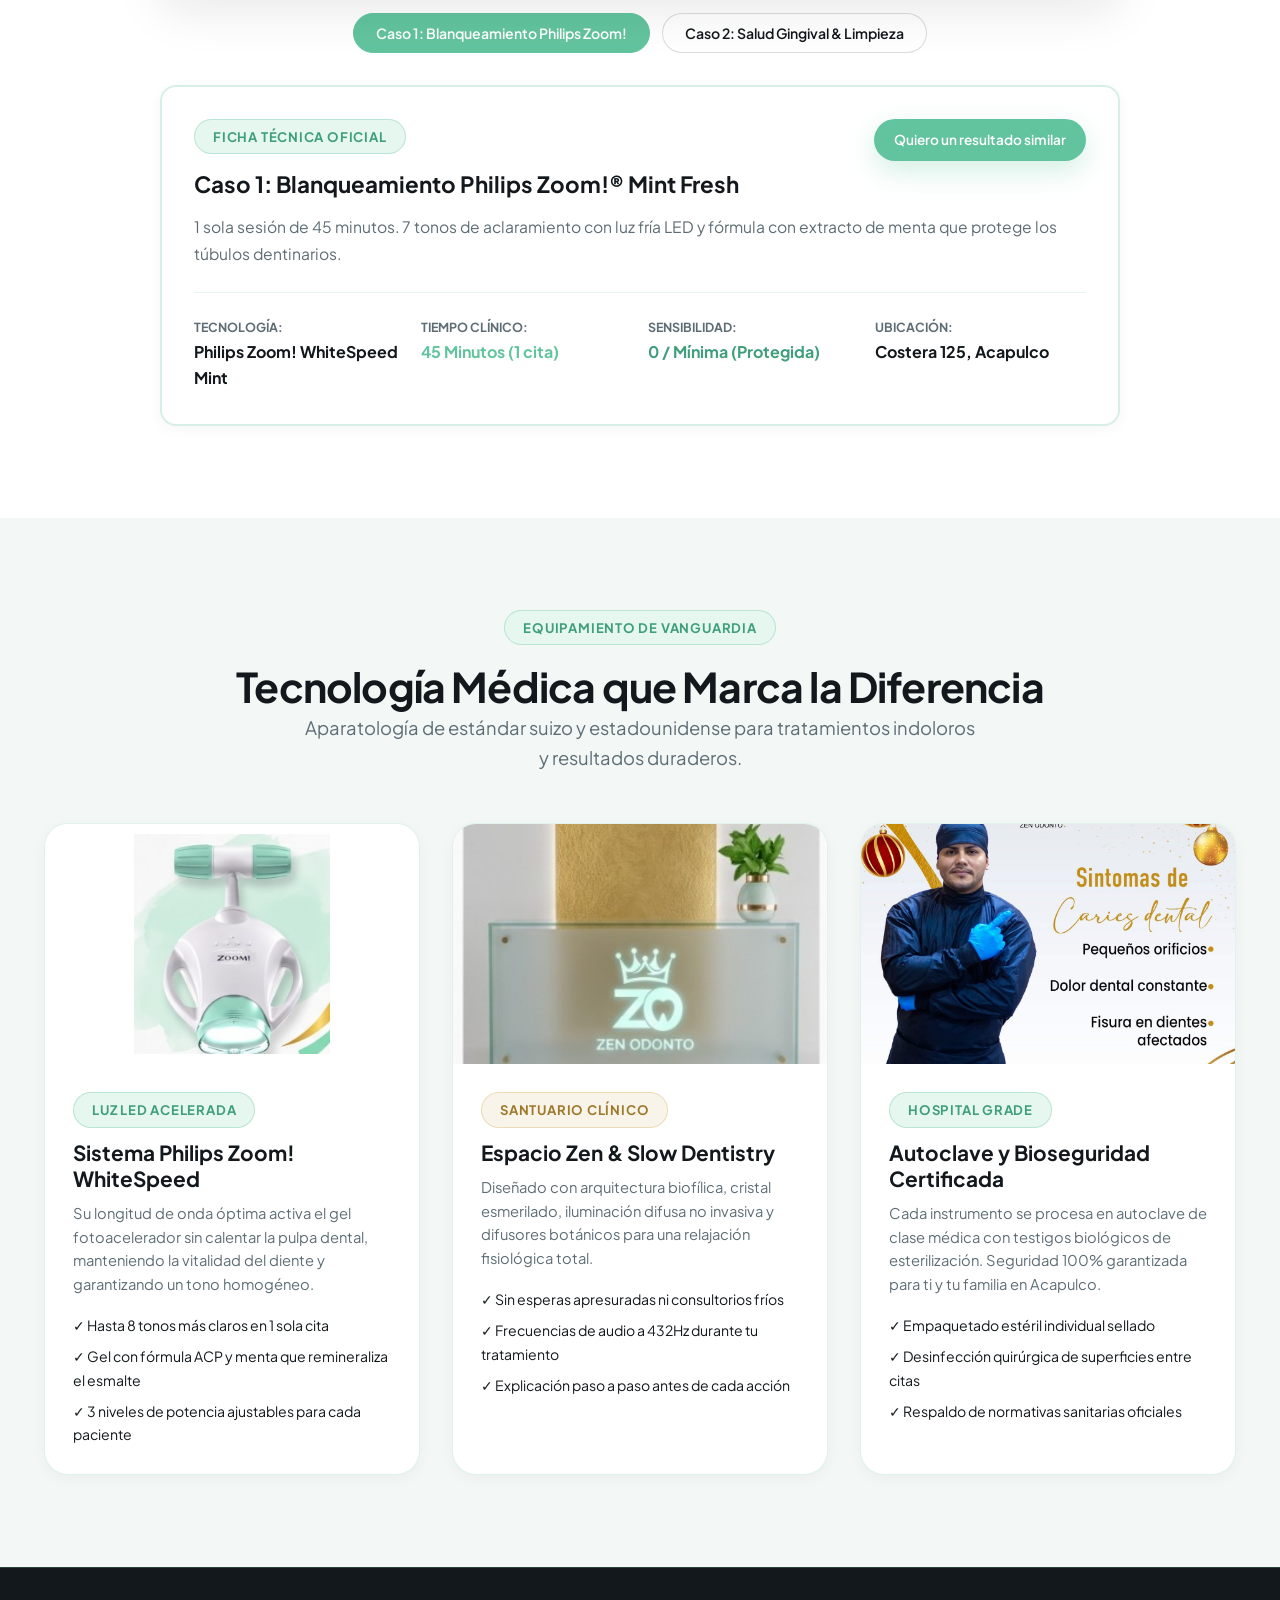
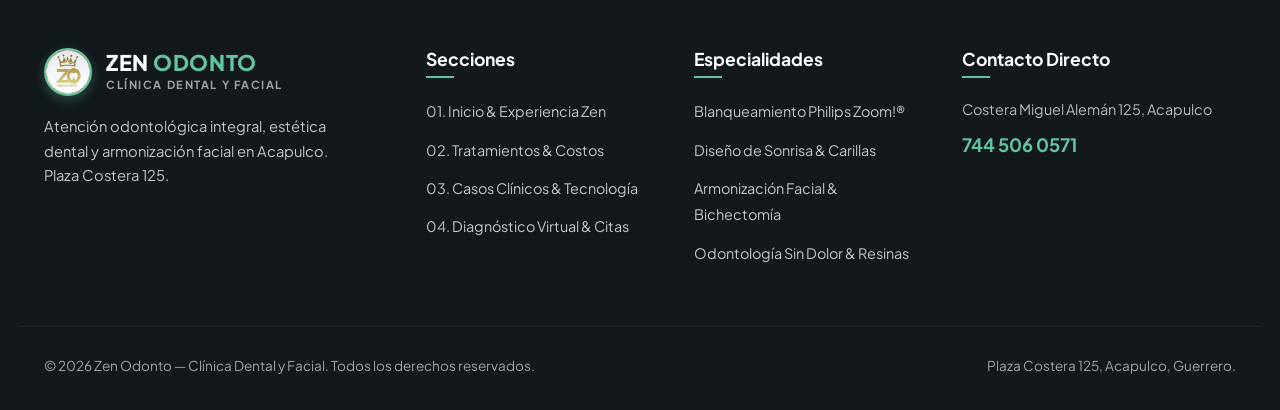
==== commit 4b038f20: "Restaurar layout original y recortar video zen-odonto-3 dos segundos antes" ====
--- a/casos-clinicos.html
+++ b/casos-clinicos.html
@@ -72,18 +72,18 @@
   </aside>
 
   <!-- FULL-SCREEN VIDEO HERO HEADER (VIDEO ZEN ODONTO 3) -->
-  <section class="full-video-hero hero-casos-custom">
+  <section class="full-video-hero">
     <video class="full-video-hero-bg" autoplay muted loop playsinline poster="assets/images/zoom-mint-lamp.jpg" id="heroVideo3">
       <source src="assets/videos/zen-odonto-3.mp4" type="video/mp4">
       Tu navegador no soporta reproducción de video.
     </video>
     <div class="full-video-hero-overlay"></div>
-    <div class="full-video-hero-content casos-hero-dock">
-      <h1>
+    <div class="full-video-hero-content">
+      <h1 class="heading-xl">
         CASOS CLÍNICOS & <span class="title-mint">TECNOLOGÍA</span>
       </h1>
       <p>
-        Resultados reales documentados con rigor clínico: tecnología Philips Zoom!® y blanqueamiento acelerado.
+        Resultados visibles documentados con el máximo rigor clínico. Conoce nuestros procedimientos de blanqueamiento acelerado con lámpara Philips Zoom!® y acabado botánico Mint Fresh.
       </p>
       <div class="full-video-cta-group">
         <a href="#baSliderContainer" class="btn btn-mint">
--- a/assets/css/styles.css
+++ b/assets/css/styles.css
@@ -764,78 +764,6 @@
   color: #FFFFFF;
 }
 
-/* Custom Header for Casos Clínicos: Video 100% visible, natural brightness and dock at bottom */
-.hero-casos-custom {
-  min-height: 85vh;
-  min-height: 85dvh;
-  display: flex;
-  align-items: flex-end;
-  justify-content: center;
-  padding-bottom: 28px;
-}
-
-.hero-casos-custom .full-video-hero-bg {
-  filter: none !important; /* Brillo original natural, sin oscurecer */
-}
-
-.hero-casos-custom .full-video-hero-overlay {
-  /* Centro despejado y transparente para lucir el letrero y video sin capas oscuras */
-  background: linear-gradient(
-    to bottom,
-    rgba(18, 24, 27, 0.2) 0%,
-    transparent 20%,
-    transparent 55%,
-    rgba(18, 24, 27, 0.45) 80%,
-    rgba(18, 24, 27, 0.85) 100%
-  ) !important;
-}
-
-.hero-casos-custom .casos-hero-dock {
-  background: rgba(18, 24, 27, 0.76);
-  backdrop-filter: blur(14px);
-  -webkit-backdrop-filter: blur(14px);
-  border: 1px solid rgba(98, 196, 158, 0.35);
-  border-radius: var(--radius-lg);
-  padding: 22px 30px;
-  max-width: 840px;
-  margin: 0 auto;
-  box-shadow: 0 16px 40px rgba(0, 0, 0, 0.45);
-}
-
-.hero-casos-custom .casos-hero-dock h1 {
-  font-size: clamp(1.8rem, 3.2vw, 2.5rem);
-  margin-bottom: 8px;
-  line-height: 1.2;
-}
-
-.hero-casos-custom .casos-hero-dock p {
-  font-size: 1rem;
-  line-height: 1.5;
-  margin-bottom: 18px;
-  max-width: 680px;
-}
-
-.hero-casos-custom .video-audio-floating-btn {
-  top: 24px;
-  bottom: auto;
-  right: 24px;
-}
-
-@media (max-width: 768px) {
-  .hero-casos-custom {
-    min-height: 80vh;
-    padding-bottom: 16px;
-    padding-left: 12px;
-    padding-right: 12px;
-  }
-  .hero-casos-custom .casos-hero-dock {
-    padding: 16px 18px;
-  }
-  .hero-casos-custom .video-audio-floating-btn {
-    top: 16px;
-    right: 16px;
-  }
-}
 
 
 /* ==========================================================================
